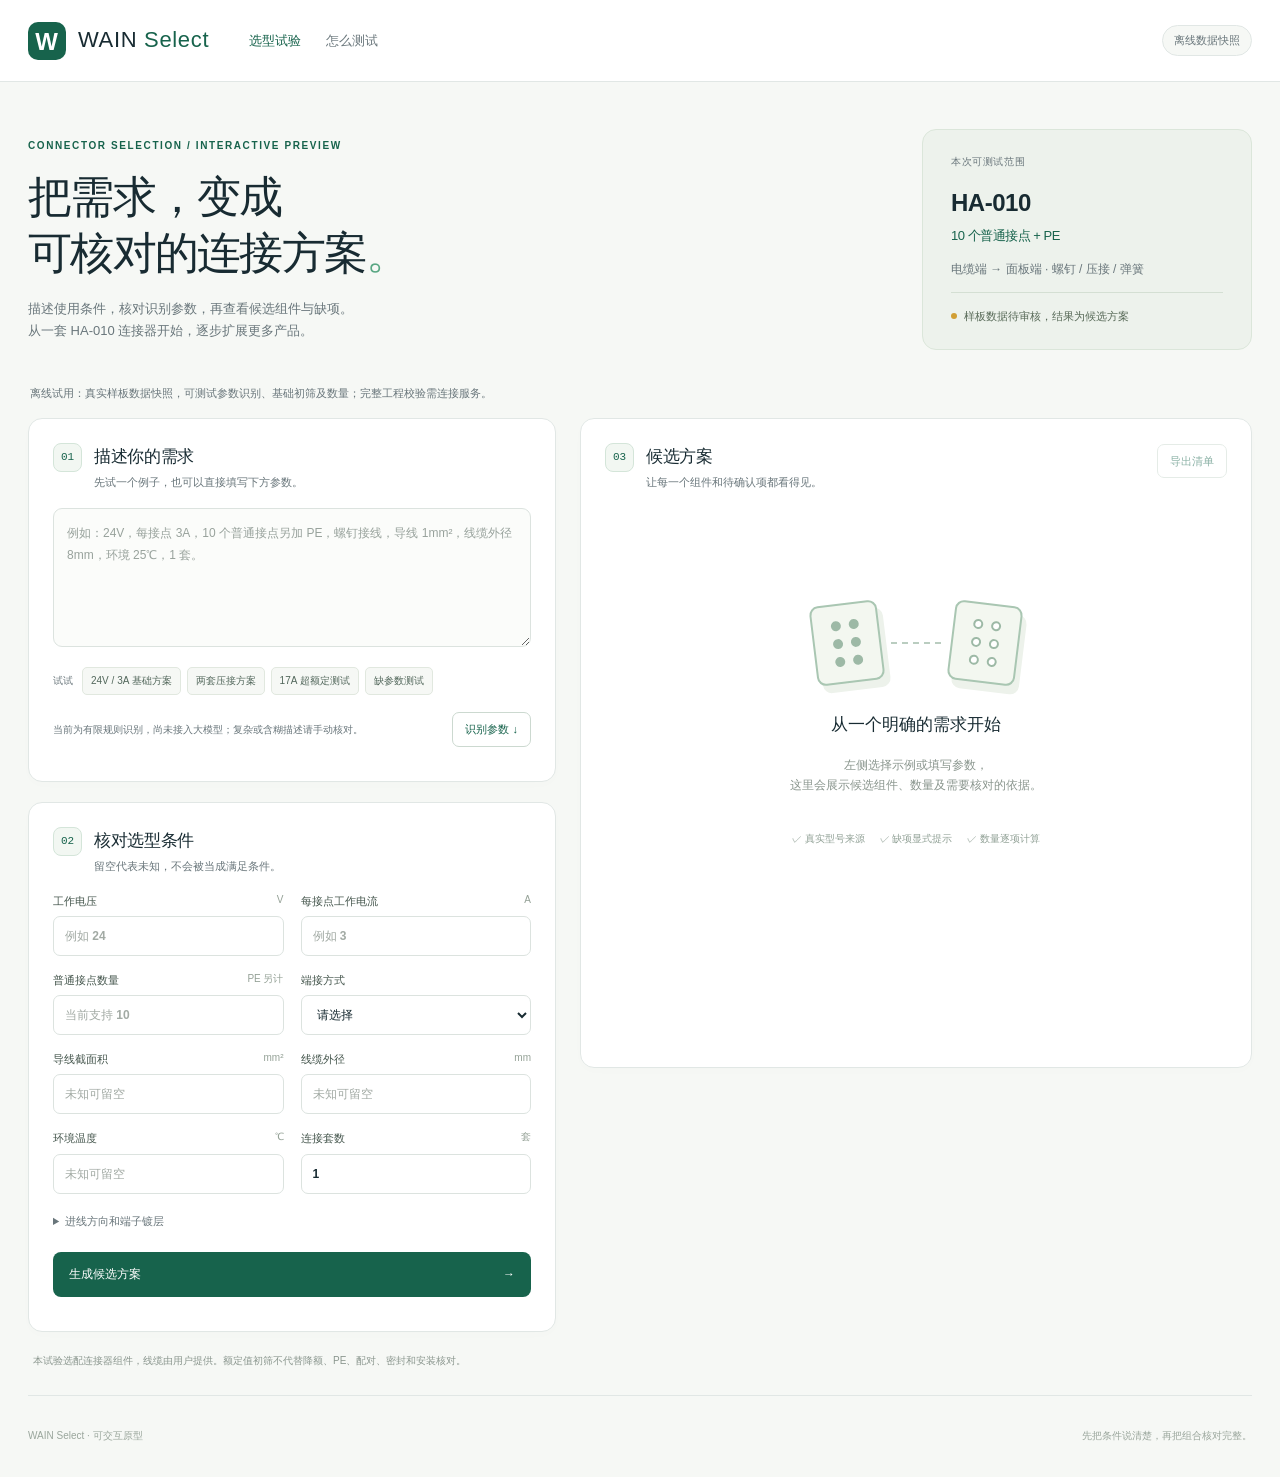
==== demo/index.html @ e2a307a5 "Add testable HA-010 selection webpage and portable HTML demo" ====
<!doctype html>
<html lang="zh-CN">
<head><meta charset="utf-8"><meta name="viewport" content="width=device-width,initial-scale=1"><meta http-equiv="Content-Security-Policy" content="default-src 'none'; script-src 'unsafe-inline'; style-src 'unsafe-inline'; img-src data:; connect-src 'none'; base-uri 'none'">
<title>WAIN Select · 连接器选型试验台</title><meta name="description" content="输入需求、核对参数、查看有依据的连接器候选清单。HA-010 交互试验。"><style>@charset "UTF-8";
:root{--ink:#182b32;--muted:#69767b;--line:#e1e7e5;--paper:#f6f8f5;--green:#17634c;--green-dark:#0e4937;--light:#eaf3ec;--amber:#906311;--red:#b43e35;font:14px/1.65 -apple-system,BlinkMacSystemFont,"Segoe UI","Microsoft YaHei",sans-serif;color:var(--ink);background:var(--paper);font-synthesis:none}*{box-sizing:border-box}body{margin:0}button,input,select,textarea{font:inherit}button,a,input,select,textarea{touch-action:manipulation}button{cursor:pointer}button:disabled{cursor:not-allowed;opacity:.5}a{color:var(--green);text-decoration:none}button:focus-visible,a:focus-visible{outline:3px solid #65ad8f;outline-offset:3px}input:focus,select:focus,textarea:focus{outline:2px solid #94bdaa;border-color:var(--green)}[hidden]{display:none!important}.topbar{height:82px;border-bottom:1px solid var(--line);display:flex;align-items:center;gap:40px;padding:0 max(28px,calc((100vw - 1380px)/2));background:#fff}.brand{display:flex;align-items:center;gap:12px;white-space:nowrap;font-size:22px;letter-spacing:.03em;color:var(--ink)}.brand b{font-weight:400;color:var(--green)}.brand-symbol{display:grid;place-items:center;width:38px;height:38px;background:var(--green);color:#fff;font-weight:800;border-radius:10px;font-size:24px}.topbar nav{display:flex;align-items:center;gap:25px;font-size:13px}.nav-current{color:var(--green);font-weight:700}.text-button{background:none;border:0;color:var(--muted);padding:0}.topbar nav a{color:var(--muted)}.mode-pill{margin-left:auto;font-size:11px;white-space:nowrap;border:1px solid var(--line);border-radius:30px;padding:5px 11px;color:var(--muted);background:var(--paper)}.page{max-width:1380px;margin:auto;padding:0 28px}.hero{display:flex;align-items:center;justify-content:space-between;padding:47px 0 34px;gap:40px}.eyebrow{color:var(--green);letter-spacing:.16em;font-size:10px;font-weight:700;margin:0 0 15px}h1{font-size:clamp(30px,3.4vw,44px);line-height:1.28;letter-spacing:-.04em;margin:0;font-weight:650}h1 span{color:#59a783}.hero-copy{color:var(--muted);margin:17px 0 0;font-size:13px}.scope-card{background:#edf2ec;border:1px solid #dbe6da;border-radius:14px;padding:24px 28px;min-width:330px}.tiny-label{display:block;color:var(--muted);font-size:10px;letter-spacing:.06em;margin-bottom:12px}.scope-card strong{font-size:24px;display:block;letter-spacing:-.02em}.scope-card strong span{display:block;font-size:13px;font-weight:400;color:var(--green);margin-top:3px}.scope-card p{font-size:12px;color:var(--muted);margin:13px 0}.scope-foot{padding-top:14px;border-top:1px solid #d4dfd3;font-size:11px;display:flex;align-items:center;gap:7px;color:#576957}.status-dot{width:6px;height:6px;background:#d19f35;border-radius:50%}.connection-note{font-size:11px;color:var(--muted);padding:0 2px 15px}.connection-note.error{color:var(--red)}.main-grid{display:grid;grid-template-columns:minmax(350px,.88fr) minmax(440px,1.12fr);gap:24px;align-items:start}.input-column{display:flex;flex-direction:column;gap:20px}.card{background:#fff;border:1px solid var(--line);border-radius:14px;box-shadow:0 3px 12px #1a3d2c03}.request-card,.parameters-card{padding:24px}.section-title{display:flex;align-items:flex-start;gap:12px}.step{flex-shrink:0;display:grid;place-items:center;font:11px/1.2 ui-monospace,monospace;color:var(--green);border:1px solid #d4e5d9;background:#f2f7f2;width:29px;height:29px;border-radius:8px}.section-title h2{font-size:17px;letter-spacing:-.02em;margin:0;line-height:1.6}.section-title p{margin:3px 0 17px;color:var(--muted);font-size:11px}textarea{resize:vertical;min-height:125px;width:100%;border:1px solid #dce3df;background:#fbfcfa;border-radius:9px;padding:13px;line-height:1.85;font-size:12px;color:var(--ink)}textarea::placeholder{color:#98a29c}.example-row{display:flex;gap:6px;align-items:center;flex-wrap:wrap;margin-top:13px}.example-row>span{font-size:10px;color:var(--muted);margin-right:3px}.example{background:#f6f8f5;color:#52675b;border:1px solid #e1e8df;border-radius:5px;padding:5px 8px;font-size:10px}.example:hover{background:var(--light);border-color:#a6c2b0}.parse-bottom{display:flex;align-items:center;gap:16px;margin-top:17px}.parse-bottom small{font-size:10px;color:var(--muted);flex:1;line-height:1.6}.secondary{border:1px solid #ccd9d0;color:var(--green);background:#fff;padding:7px 12px;font-size:11px;border-radius:7px;white-space:nowrap}.secondary:hover{background:#f4f8f3}.messages{font-size:11px;margin-top:10px}.messages p{padding:8px 10px;border-radius:6px;background:#fff6e5;margin:6px 0;color:#866112}.fields{display:grid;grid-template-columns:1fr 1fr;gap:15px 17px}.fields label{display:block;font-size:11px;font-weight:600;color:#45564d}.fields label>span{font-weight:400;color:#94a196;font-size:10px;float:right}input,select{width:100%;height:40px;margin-top:6px;border:1px solid #dce3df;border-radius:7px;padding:0 11px;background:#fff;color:var(--ink);font-size:12px;min-width:0}input::placeholder{color:#a2aaa4}.advanced{margin-top:18px;font-size:11px;color:var(--muted)}summary{cursor:pointer}.advanced .fields{margin-top:12px}.advanced p{font-size:10px}.confirmation{display:flex;align-items:flex-start;gap:8px;background:#fff6e5;padding:10px;margin-top:14px;font-size:11px;color:#866112}.confirmation input{height:16px;width:16px;flex-shrink:0;margin-top:2px}.primary{background:var(--green);color:white;border:0;border-radius:8px;font-weight:600}.primary:hover{background:var(--green-dark)}.run-button{width:100%;display:flex;align-items:center;justify-content:space-between;padding:13px 16px;margin-top:22px;font-size:12px}.run-button[aria-busy=true]{opacity:.7}.form-message{font-size:11px;color:var(--red);margin:10px 0 0;white-space:pre-wrap}.scope-note{font-size:10px;color:#8a968e;line-height:1.8;margin:0 5px}.results-column{padding:24px;min-height:650px;position:sticky;top:20px;min-width:0}.result-top{display:flex;justify-content:space-between;gap:10px;align-items:start}.result-top>.secondary{margin-top:1px}.empty-state{text-align:center;padding:95px 10px 65px}.empty-state h3{font-size:17px;font-weight:500;margin-top:28px}.empty-state p{color:#8a968e;font-size:12px}.empty-features{display:flex;justify-content:center;gap:15px;flex-wrap:wrap;margin-top:35px;color:#91a196;font-size:10px}.connector-illustration{display:flex;align-items:center;justify-content:center;gap:10px}.plug-block{width:68px;height:80px;border:2px solid #a9c6b2;border-radius:9px;background:#f3f7f0;display:grid;grid-template-columns:repeat(2,10px);grid-template-rows:repeat(3,10px);gap:8px;justify-content:center;align-content:center;transform:rotate(-7deg);box-shadow:5px 8px 0 #edf2eb}.plug-block i{border-radius:50%;background:#9db9a6;width:10px;height:10px}.plug-block.socket{transform:rotate(7deg)}.socket i{background:#fff;border:2px solid #9db9a6}.connection-line{width:50px;border-top:2px dashed #bacdc0}.result-banner{padding:17px;border-radius:9px;background:#fff8e9;border:1px solid #f0e3c5;margin:5px 0 18px}.result-banner h3{font-size:17px;margin:0 0 5px;color:#936c1e}.result-banner p{font-size:11px;color:#8a784b;margin:0;line-height:1.8}.result-banner.failed{background:#fff0ec;border-color:#efcfc8}.result-banner.failed h3,.result-banner.failed p{color:var(--red)}.result-banner.passed{background:var(--light);border-color:#bad5c1}.result-banner.passed h3,.result-banner.passed p{color:var(--green)}.metrics{display:grid;grid-template-columns:repeat(3,1fr);gap:9px;margin:16px 0}.metric{background:#f6f8f5;border-radius:7px;padding:12px}.metric strong{font-size:21px;font-weight:600;display:block;line-height:1.4}.metric span{font-size:10px;color:var(--muted)}.result-tabs{display:flex;border-bottom:1px solid var(--line);gap:18px;margin-top:20px}.result-tabs button{border:0;background:none;font-size:11px;padding:10px 0;color:var(--muted);border-bottom:2px solid transparent}.result-tabs button[aria-selected=true]{color:var(--green);border-bottom-color:var(--green);font-weight:600}#pendingCount{font-size:9px}.bom-item{padding:17px 0;border-bottom:1px solid #edf0eb;display:grid;grid-template-columns:35px 1fr auto;gap:11px;align-items:start}.component-icon{display:grid;place-items:center;width:33px;height:35px;background:#eff4ed;border:1px solid #e1e9de;border-radius:7px;color:#60826c;font-size:13px;font-weight:700}.bom-item h4{font-size:12px;margin:0 0 3px;font-weight:600;overflow-wrap:anywhere}.bom-item .model{font:12px ui-monospace,monospace;color:#4c6554;overflow-wrap:anywhere}.bom-item .order{font-size:10px;color:#94a095;margin-top:3px}.quantity{font-size:17px;font-weight:500;text-align:right;white-space:nowrap}.quantity small{display:block;font-size:9px;color:#98a196;font-weight:400}.badge{display:inline-block;font-size:9px;padding:2px 6px;border-radius:4px;background:#fff4df;color:#a37b30;margin-top:7px}.check-group{margin:14px 0}.check-group h4{font-size:12px;margin:0 0 9px}.check-item{font-size:11px;border-left:2px solid #e3bf6c;background:#fffbf1;padding:10px 12px;margin-bottom:8px;line-height:1.8;overflow-wrap:anywhere}.check-item.failed{border-color:#cd7369;background:#fff2ee;color:#9b5147}.check-item.passed{border-color:#96bfa0;background:#f2f8f0;color:#5f8064}.source-card{padding:13px;border:1px solid var(--line);border-radius:8px;margin:12px 0;font-size:11px}.source-card strong{display:block;margin-bottom:6px}.source-card p{color:var(--muted);margin:3px 0}.source-link{display:inline-block;color:var(--green);font-size:10px;margin-top:6px;border:0;background:none;padding:0}.result-footnote{font-size:10px;color:#8b998f;margin-top:19px}.stale{font-size:11px;color:var(--amber);background:#fff8e9;padding:10px}.footer{display:flex;justify-content:space-between;gap:20px;color:#9aa69c;font-size:10px;padding:32px 0;margin-top:25px;border-top:1px solid var(--line)}dialog{border:1px solid var(--line);border-radius:16px;padding:32px;max-width:min(520px,92vw);color:var(--ink);box-shadow:0 15px 80px #123c2522}dialog::backdrop{background:#152b2255}dialog h2{font-size:22px}dialog p,dialog li{font-size:12px;line-height:1.9;color:var(--muted)}dialog ol{padding-left:20px}.dialog-close{position:absolute;right:15px;top:10px;border:0;background:none;font-size:24px;color:var(--muted)}.sr-only{position:absolute;width:1px;height:1px;margin:-1px;overflow:hidden;clip:rect(0,0,0,0)}
@media(min-width:1600px){.page{padding:0}.topbar{padding-left:calc((100vw - 1380px)/2);padding-right:calc((100vw - 1380px)/2)}}
@media(max-width:1000px){.main-grid{grid-template-columns:1fr}.results-column{position:static;min-height:450px}.empty-state{padding:50px 5px}.hero{gap:20px}.scope-card{min-width:270px;padding:20px}.topbar{gap:25px}.hero-copy br{display:none}}
@media(max-width:650px){.topbar{height:68px;padding:0 18px;gap:14px}.brand{font-size:18px}.brand-symbol{width:30px;height:30px;font-size:20px}.topbar nav{margin-left:auto;gap:14px}.nav-current,.topbar nav a,.mode-pill{display:none}.page{padding:0 16px}.hero{display:block;padding-top:30px}h1{font-size:32px}.eyebrow{font-size:8px}.hero-copy{font-size:12px}.scope-card{margin-top:24px;padding:17px 20px}.scope-card strong{font-size:21px;display:flex;gap:15px;align-items:center}.scope-card strong span{font-size:11px}.scope-card p{margin:8px 0}.scope-foot{padding-top:9px}.hero{padding-bottom:18px}.request-card,.parameters-card,.results-column{padding:18px}.main-grid{gap:18px}.parse-bottom{gap:10px}.fields{gap:13px}.footer{display:block;font-size:9px}.footer span{display:block;margin:5px 0}.example{font-size:9px}.example-row{gap:5px}.result-tabs{gap:16px}.scope-note{font-size:9px}.result-top .section-title p{font-size:10px}.result-tabs button{font-size:11px}.metrics{gap:6px}.metric{padding:10px}.metric strong{font-size:19px}}
</style></head>
<body>
<header class="topbar"><a class="brand" href="#"><span class="brand-symbol">W</span><span>WAIN <b>Select</b></span></a><nav aria-label="主导航"><span class="nav-current">选型试验</span><button id="helpButton" class="text-button" type="button">怎么测试</button><a id="workbenchLink" href="/workbench">资料工作台 <span aria-hidden="true">↗</span></a></nav><span class="mode-pill" id="modeLabel">正在连接数据</span></header>
<main class="page">
<section class="hero"><div><p class="eyebrow">CONNECTOR SELECTION / INTERACTIVE PREVIEW</p><h1>把需求，变成<br>可核对的连接方案<span>。</span></h1><p class="hero-copy">描述使用条件，核对识别参数，再查看候选组件与缺项。<br>从一套 HA-010 连接器开始，逐步扩展更多产品。</p></div><div class="scope-card"><span class="tiny-label">本次可测试范围</span><strong>HA-010 <span>10 个普通接点 + PE</span></strong><p>电缆端 → 面板端 · 螺钉 / 压接 / 弹簧</p><div class="scope-foot"><span class="status-dot"></span>样板数据待审核，结果为候选方案</div></div></section>
<div class="connection-note" id="connectionNote" role="status" aria-live="polite">正在准备试验数据…</div>
<section class="main-grid">
<div class="input-column">
<section class="card request-card"><div class="section-title"><span class="step">01</span><div><h2>描述你的需求</h2><p>先试一个例子，也可以直接填写下方参数。</p></div></div>
<label class="sr-only" for="requestText">自然语言需求</label><textarea id="requestText" rows="5" placeholder="例如：24V，每接点 3A，10 个普通接点另加 PE，螺钉接线，导线 1mm²，线缆外径 8mm，环境 25℃，1 套。" maxlength="3000"></textarea>
<div class="example-row"><span>试试</span><button class="example" data-example="normal" type="button">24V / 3A 基础方案</button><button class="example" data-example="crimp" type="button">两套压接方案</button><button class="example" data-example="overcurrent" type="button">17A 超额定测试</button><button class="example" data-example="missing" type="button">缺参数测试</button></div>
<div class="parse-bottom"><small>当前为有限规则识别，尚未接入大模型；复杂或含糊描述请手动核对。</small><button id="parseButton" class="secondary" type="button">识别参数 <span aria-hidden="true">↓</span></button></div><div id="parseMessages" class="messages" aria-live="polite"></div></section>
<section class="card parameters-card"><div class="section-title"><span class="step">02</span><div><h2>核对选型条件</h2><p>留空代表未知，不会被当成满足条件。</p></div></div>
<form id="trialForm"><div class="fields">
<label for="voltage">工作电压 <span>V</span><input id="voltage" name="voltage" type="number" min="0" max="100000" step="any" placeholder="例如 24" required></label>
<label for="current">每接点工作电流 <span>A</span><input id="current" name="current" type="number" min="0" max="100000" step="any" placeholder="例如 3" required></label>
<label for="contacts">普通接点数量 <span>PE 另计</span><input id="contacts" name="contacts" type="number" min="1" max="100" step="1" placeholder="当前支持 10" required></label>
<label for="termination">端接方式<select id="termination" name="termination" required><option value="">请选择</option><option value="screw">螺钉接线</option><option value="crimp">压接端子</option><option value="spring">普通弹簧</option></select></label>
<label for="wire_mm2">导线截面积 <span>mm²</span><input id="wire_mm2" name="wire_mm2" type="number" min="0" max="1000" step="any" placeholder="未知可留空"></label>
<label for="cable_diameter_mm">线缆外径 <span>mm</span><input id="cable_diameter_mm" name="cable_diameter_mm" type="number" min="0" max="1000" step="any" placeholder="未知可留空"></label>
<label for="ambient_c">环境温度 <span>℃</span><input id="ambient_c" name="ambient_c" type="number" min="-273.15" max="1000" step="any" placeholder="未知可留空"></label>
<label for="quantity">连接套数 <span>套</span><input id="quantity" name="quantity" type="number" min="1" max="10000" value="1" required></label>
</div><details class="advanced"><summary>进线方向和端子镀层</summary><div class="fields"><label>进线方向<select id="entry_direction" name="entry_direction"><option value="side">侧进线</option><option value="top">顶进线</option></select></label><label>压接端子镀层<select id="plating" name="plating"><option value="silver">镀银</option><option value="gold">镀金</option></select></label></div><p>这些是明确显示的试验默认选项，可按需求修改。</p></details>
<label class="confirmation" id="ambiguityWrap" hidden><input type="checkbox" id="ambiguityConfirmed">我已核对：针数指普通接点，PE 另计；电流指每接点工作电流。</label>
<button class="primary run-button" id="runButton" type="submit"><span>生成候选方案</span><span aria-hidden="true">→</span></button><p id="formMessage" class="form-message" role="status" aria-live="polite"></p></form>
</section><p class="scope-note">本试验选配连接器组件，线缆由用户提供。额定值初筛不代替降额、PE、配对、密封和安装核对。</p>
</div>
<section class="results-column card" id="resultsPanel" aria-label="选型结果"><div class="result-top"><div class="section-title"><span class="step">03</span><div><h2>候选方案</h2><p id="resultSubtitle">让每一个组件和待确认项都看得见。</p></div></div><button id="exportButton" class="secondary" type="button" disabled>导出清单</button></div>
<div id="emptyState" class="empty-state"><div class="connector-illustration" aria-hidden="true"><div class="plug-block"><i></i><i></i><i></i><i></i><i></i><i></i></div><div class="connection-line"></div><div class="plug-block socket"><i></i><i></i><i></i><i></i><i></i><i></i></div></div><h3>从一个明确的需求开始</h3><p>左侧选择示例或填写参数，<br>这里会展示候选组件、数量及需要核对的依据。</p><div class="empty-features"><span>✓ 真实型号来源</span><span>✓ 缺项显式提示</span><span>✓ 数量逐项计算</span></div></div>
<div id="resultContent" hidden><div id="resultBanner" class="result-banner" role="status"></div><p id="staleMessage" class="stale" hidden>参数已更改，请重新生成；当前展示的是上一版结果。</p><div id="resultMetrics" class="metrics"></div><div class="result-tabs" role="tablist" aria-label="结果分类"><button id="bomTab" role="tab" aria-selected="true" type="button">组件清单</button><button id="checksTab" role="tab" aria-selected="false" type="button">检查与缺项 <span id="pendingCount"></span></button><button id="sourcesTab" role="tab" aria-selected="false" type="button">原文依据</button></div><div id="bomView" role="tabpanel"></div><div id="checksView" role="tabpanel" hidden></div><div id="sourcesView" role="tabpanel" hidden></div><p class="result-footnote">状态和原文依据会随资料审核更新。候选清单不等于已经批准的完整连接方案。</p></div>
</section></section>
<footer class="footer"><span>WAIN Select · 可交互原型</span><span>先把条件说清楚，再把组合核对完整。</span></footer>
</main>
<dialog id="helpDialog"><button id="closeHelp" class="dialog-close" aria-label="关闭使用说明" type="button">×</button><p class="eyebrow">QUICK START</p><h2>现在可以测试什么？</h2><ol><li>点击“24V / 3A 基础方案”，识别并核对参数。</li><li>点击“生成候选方案”，查看组件和待确认项。</li><li>把电流改为 17A，观察超额定提示。</li><li>测试“两套压接方案”，检查公母普通端子各 20 个。</li><li>测试“缺参数”，查看需要补充什么。</li></ol><p>目前仅支持 HA-010 样板，不支持的系列或接点数不会自动替换。模型 API 尚未接入，数据仍待审核。</p><p id="helpMode"></p></dialog>
<script id="trialData" type="application/json">{"version": 1, "scope": "HA-010 connector-component interaction trial", "generated_at": "2026-10-31T08:54:15.633909+00:00", "products": [{"id": 1, "model": "HA-010-M", "order_number": "1210100110001", "category": "insert", "gender": "male", "termination": "screw", "contact_count": 10, "pe_contacts": 1, "housing_size": "10A", "review_status": "pending", "global_page": 76, "printed_page": "01-04", "specifications": [{"parameter": "limiting_temperature_max", "value_number": 125.0, "value_text": null, "unit": "degC", "conditions": {}, "review_status": "pending", "global_page": 73}, {"parameter": "limiting_temperature_min", "value_number": -40.0, "value_text": null, "unit": "degC", "conditions": {}, "review_status": "pending", "global_page": 73}, {"parameter": "rated_current", "value_number": 16.0, "value_text": null, "unit": "A", "conditions": {"standard": "EN 61984", "pollution_degree": 3, "requires_derating_check": true}, "review_status": "pending", "global_page": 73}, {"parameter": "rated_voltage", "value_number": 250.0, "value_text": null, "unit": "V", "conditions": {"standard": "EN 61984", "pollution_degree": 3, "requires_derating_check": true}, "review_status": "pending", "global_page": 73}, {"parameter": "standard_pack_quantity", "value_number": 5.0, "value_text": null, "unit": "pcs", "conditions": {}, "review_status": "pending", "global_page": 76}, {"parameter": "wire_cross_section_max", "value_number": 2.5, "value_text": null, "unit": "mm2", "conditions": {}, "review_status": "pending", "global_page": 73}, {"parameter": "wire_cross_section_min", "value_number": 0.75, "value_text": null, "unit": "mm2", "conditions": {}, "review_status": "pending", "global_page": 73}]}, {"id": 2, "model": "HA-010-F", "order_number": "1210100210001", "category": "insert", "gender": "female", "termination": "screw", "contact_count": 10, "pe_contacts": 1, "housing_size": "10A", "review_status": "pending", "global_page": 76, "printed_page": "01-04", "specifications": [{"parameter": "limiting_temperature_max", "value_number": 125.0, "value_text": null, "unit": "degC", "conditions": {}, "review_status": "pending", "global_page": 73}, {"parameter": "limiting_temperature_min", "value_number": -40.0, "value_text": null, "unit": "degC", "conditions": {}, "review_status": "pending", "global_page": 73}, {"parameter": "rated_current", "value_number": 16.0, "value_text": null, "unit": "A", "conditions": {"standard": "EN 61984", "pollution_degree": 3, "requires_derating_check": true}, "review_status": "pending", "global_page": 73}, {"parameter": "rated_voltage", "value_number": 250.0, "value_text": null, "unit": "V", "conditions": {"standard": "EN 61984", "pollution_degree": 3, "requires_derating_check": true}, "review_status": "pending", "global_page": 73}, {"parameter": "standard_pack_quantity", "value_number": 5.0, "value_text": null, "unit": "pcs", "conditions": {}, "review_status": "pending", "global_page": 76}, {"parameter": "wire_cross_section_max", "value_number": 2.5, "value_text": null, "unit": "mm2", "conditions": {}, "review_status": "pending", "global_page": 73}, {"parameter": "wire_cross_section_min", "value_number": 0.75, "value_text": null, "unit": "mm2", "conditions": {}, "review_status": "pending", "global_page": 73}]}, {"id": 3, "model": "HA-010-M/B", "order_number": "1210100110503", "category": "insert", "gender": "male", "termination": "screw", "contact_count": 10, "pe_contacts": 1, "housing_size": "10A", "review_status": "pending", "global_page": 76, "printed_page": "01-04", "specifications": [{"parameter": "limiting_temperature_max", "value_number": 125.0, "value_text": null, "unit": "degC", "conditions": {}, "review_status": "pending", "global_page": 73}, {"parameter": "limiting_temperature_min", "value_number": -40.0, "value_text": null, "unit": "degC", "conditions": {}, "review_status": "pending", "global_page": 73}, {"parameter": "rated_current", "value_number": 16.0, "value_text": null, "unit": "A", "conditions": {"standard": "EN 61984", "pollution_degree": 3, "requires_derating_check": true}, "review_status": "pending", "global_page": 73}, {"parameter": "rated_voltage", "value_number": 250.0, "value_text": null, "unit": "V", "conditions": {"standard": "EN 61984", "pollution_degree": 3, "requires_derating_check": true}, "review_status": "pending", "global_page": 73}, {"parameter": "standard_pack_quantity", "value_number": 5.0, "value_text": null, "unit": "pcs", "conditions": {}, "review_status": "pending", "global_page": 76}, {"parameter": "wire_cross_section_max", "value_number": 2.5, "value_text": null, "unit": "mm2", "conditions": {}, "review_status": "pending", "global_page": 73}, {"parameter": "wire_cross_section_min", "value_number": 0.75, "value_text": null, "unit": "mm2", "conditions": {}, "review_status": "pending", "global_page": 73}]}, {"id": 4, "model": "HA-010-F/B", "order_number": "1210100210503", "category": "insert", "gender": "female", "termination": "screw", "contact_count": 10, "pe_contacts": 1, "housing_size": "10A", "review_status": "pending", "global_page": 76, "printed_page": "01-04", "specifications": [{"parameter": "limiting_temperature_max", "value_number": 125.0, "value_text": null, "unit": "degC", "conditions": {}, "review_status": "pending", "global_page": 73}, {"parameter": "limiting_temperature_min", "value_number": -40.0, "value_text": null, "unit": "degC", "conditions": {}, "review_status": "pending", "global_page": 73}, {"parameter": "rated_current", "value_number": 16.0, "value_text": null, "unit": "A", "conditions": {"standard": "EN 61984", "pollution_degree": 3, "requires_derating_check": true}, "review_status": "pending", "global_page": 73}, {"parameter": "rated_voltage", "value_number": 250.0, "value_text": null, "unit": "V", "conditions": {"standard": "EN 61984", "pollution_degree": 3, "requires_derating_check": true}, "review_status": "pending", "global_page": 73}, {"parameter": "standard_pack_quantity", "value_number": 5.0, "value_text": null, "unit": "pcs", "conditions": {}, "review_status": "pending", "global_page": 76}, {"parameter": "wire_cross_section_max", "value_number": 2.5, "value_text": null, "unit": "mm2", "conditions": {}, "review_status": "pending", "global_page": 73}, {"parameter": "wire_cross_section_min", "value_number": 0.75, "value_text": null, "unit": "mm2", "conditions": {}, "review_status": "pending", "global_page": 73}]}, {"id": 5, "model": "HA-010-MC", "order_number": "1210100100001", "category": "insert", "gender": "male", "termination": "crimp", "contact_count": 10, "pe_contacts": 1, "housing_size": "10A", "review_status": "pending", "global_page": 76, "printed_page": "01-04", "specifications": [{"parameter": "limiting_temperature_max", "value_number": 125.0, "value_text": null, "unit": "degC", "conditions": {}, "review_status": "pending", "global_page": 73}, {"parameter": "limiting_temperature_min", "value_number": -40.0, "value_text": null, "unit": "degC", "conditions": {}, "review_status": "pending", "global_page": 73}, {"parameter": "rated_current", "value_number": 16.0, "value_text": null, "unit": "A", "conditions": {"standard": "EN 61984", "pollution_degree": 3, "requires_derating_check": true}, "review_status": "pending", "global_page": 73}, {"parameter": "rated_voltage", "value_number": 250.0, "value_text": null, "unit": "V", "conditions": {"standard": "EN 61984", "pollution_degree": 3, "requires_derating_check": true}, "review_status": "pending", "global_page": 73}, {"parameter": "standard_pack_quantity", "value_number": 5.0, "value_text": null, "unit": "pcs", "conditions": {}, "review_status": "pending", "global_page": 76}, {"parameter": "wire_cross_section_max", "value_number": 4.0, "value_text": null, "unit": "mm2", "conditions": {}, "review_status": "pending", "global_page": 73}, {"parameter": "wire_cross_section_min", "value_number": 0.14, "value_text": null, "unit": "mm2", "conditions": {}, "review_status": "pending", "global_page": 73}]}, {"id": 6, "model": "HA-010-FC", "order_number": "1210100200001", "category": "insert", "gender": "female", "termination": "crimp", "contact_count": 10, "pe_contacts": 1, "housing_size": "10A", "review_status": "pending", "global_page": 76, "printed_page": "01-04", "specifications": [{"parameter": "limiting_temperature_max", "value_number": 125.0, "value_text": null, "unit": "degC", "conditions": {}, "review_status": "pending", "global_page": 73}, {"parameter": "limiting_temperature_min", "value_number": -40.0, "value_text": null, "unit": "degC", "conditions": {}, "review_status": "pending", "global_page": 73}, {"parameter": "rated_current", "value_number": 16.0, "value_text": null, "unit": "A", "conditions": {"standard": "EN 61984", "pollution_degree": 3, "requires_derating_check": true}, "review_status": "pending", "global_page": 73}, {"parameter": "rated_voltage", "value_number": 250.0, "value_text": null, "unit": "V", "conditions": {"standard": "EN 61984", "pollution_degree": 3, "requires_derating_check": true}, "review_status": "pending", "global_page": 73}, {"parameter": "standard_pack_quantity", "value_number": 5.0, "value_text": null, "unit": "pcs", "conditions": {}, "review_status": "pending", "global_page": 76}, {"parameter": "wire_cross_section_max", "value_number": 4.0, "value_text": null, "unit": "mm2", "conditions": {}, "review_status": "pending", "global_page": 73}, {"parameter": "wire_cross_section_min", "value_number": 0.14, "value_text": null, "unit": "mm2", "conditions": {}, "review_status": "pending", "global_page": 73}]}, {"id": 7, "model": "HA-010-MS", "order_number": "1210100120001", "category": "insert", "gender": "male", "termination": "spring", "contact_count": 10, "pe_contacts": 1, "housing_size": "10A", "review_status": "pending", "global_page": 76, "printed_page": "01-04", "specifications": [{"parameter": "limiting_temperature_max", "value_number": 125.0, "value_text": null, "unit": "degC", "conditions": {}, "review_status": "pending", "global_page": 73}, {"parameter": "limiting_temperature_min", "value_number": -40.0, "value_text": null, "unit": "degC", "conditions": {}, "review_status": "pending", "global_page": 73}, {"parameter": "rated_current", "value_number": 16.0, "value_text": null, "unit": "A", "conditions": {"standard": "EN 61984", "pollution_degree": 3, "requires_derating_check": true}, "review_status": "pending", "global_page": 73}, {"parameter": "rated_voltage", "value_number": 250.0, "value_text": null, "unit": "V", "conditions": {"standard": "EN 61984", "pollution_degree": 3, "requires_derating_check": true}, "review_status": "pending", "global_page": 73}, {"parameter": "standard_pack_quantity", "value_number": 5.0, "value_text": null, "unit": "pcs", "conditions": {}, "review_status": "pending", "global_page": 76}, {"parameter": "wire_cross_section_max", "value_number": 2.5, "value_text": null, "unit": "mm2", "conditions": {}, "review_status": "pending", "global_page": 73}, {"parameter": "wire_cross_section_min", "value_number": 0.14, "value_text": null, "unit": "mm2", "conditions": {}, "review_status": "pending", "global_page": 73}]}, {"id": 8, "model": "HA-010-FS", "order_number": "1210100220001", "category": "insert", "gender": "female", "termination": "spring", "contact_count": 10, "pe_contacts": 1, "housing_size": "10A", "review_status": "pending", "global_page": 76, "printed_page": "01-04", "specifications": [{"parameter": "limiting_temperature_max", "value_number": 125.0, "value_text": null, "unit": "degC", "conditions": {}, "review_status": "pending", "global_page": 73}, {"parameter": "limiting_temperature_min", "value_number": -40.0, "value_text": null, "unit": "degC", "conditions": {}, "review_status": "pending", "global_page": 73}, {"parameter": "rated_current", "value_number": 16.0, "value_text": null, "unit": "A", "conditions": {"standard": "EN 61984", "pollution_degree": 3, "requires_derating_check": true}, "review_status": "pending", "global_page": 73}, {"parameter": "rated_voltage", "value_number": 250.0, "value_text": null, "unit": "V", "conditions": {"standard": "EN 61984", "pollution_degree": 3, "requires_derating_check": true}, "review_status": "pending", "global_page": 73}, {"parameter": "standard_pack_quantity", "value_number": 5.0, "value_text": null, "unit": "pcs", "conditions": {}, "review_status": "pending", "global_page": 76}, {"parameter": "wire_cross_section_max", "value_number": 2.5, "value_text": null, "unit": "mm2", "conditions": {}, "review_status": "pending", "global_page": 73}, {"parameter": "wire_cross_section_min", "value_number": 0.14, "value_text": null, "unit": "mm2", "conditions": {}, "review_status": "pending", "global_page": 73}]}, {"id": 15, "model": "CESM-0.37", "order_number": "1010191100301", "category": "contact", "gender": "male", "termination": "crimp", "contact_count": null, "pe_contacts": null, "housing_size": null, "review_status": "pending", "global_page": 76, "printed_page": "01-04", "specifications": [{"parameter": "plating", "value_number": null, "value_text": "silver", "unit": null, "conditions": {}, "review_status": "pending", "global_page": 76}, {"parameter": "rated_current", "value_number": 16.0, "value_text": null, "unit": "A", "conditions": {"requires_derating_check": true}, "review_status": "pending", "global_page": 76}, {"parameter": "standard_pack_quantity", "value_number": 100.0, "value_text": null, "unit": "pcs", "conditions": {}, "review_status": "pending", "global_page": 76}, {"parameter": "wire_cross_section_max", "value_number": 0.37, "value_text": null, "unit": "mm2", "conditions": {}, "review_status": "pending", "global_page": 76}, {"parameter": "wire_cross_section_min", "value_number": 0.14, "value_text": null, "unit": "mm2", "conditions": {}, "review_status": "pending", "global_page": 76}]}, {"id": 16, "model": "CESF-0.37", "order_number": "1010191200301", "category": "contact", "gender": "female", "termination": "crimp", "contact_count": null, "pe_contacts": null, "housing_size": null, "review_status": "pending", "global_page": 76, "printed_page": "01-04", "specifications": [{"parameter": "plating", "value_number": null, "value_text": "silver", "unit": null, "conditions": {}, "review_status": "pending", "global_page": 76}, {"parameter": "rated_current", "value_number": 16.0, "value_text": null, "unit": "A", "conditions": {"requires_derating_check": true}, "review_status": "pending", "global_page": 76}, {"parameter": "standard_pack_quantity", "value_number": 100.0, "value_text": null, "unit": "pcs", "conditions": {}, "review_status": "pending", "global_page": 76}, {"parameter": "wire_cross_section_max", "value_number": 0.37, "value_text": null, "unit": "mm2", "conditions": {}, "review_status": "pending", "global_page": 76}, {"parameter": "wire_cross_section_min", "value_number": 0.14, "value_text": null, "unit": "mm2", "conditions": {}, "review_status": "pending", "global_page": 76}]}, {"id": 17, "model": "CESM-0.50", "order_number": "1010191100401", "category": "contact", "gender": "male", "termination": "crimp", "contact_count": null, "pe_contacts": null, "housing_size": null, "review_status": "pending", "global_page": 76, "printed_page": "01-04", "specifications": [{"parameter": "plating", "value_number": null, "value_text": "silver", "unit": null, "conditions": {}, "review_status": "pending", "global_page": 76}, {"parameter": "rated_current", "value_number": 16.0, "value_text": null, "unit": "A", "conditions": {"requires_derating_check": true}, "review_status": "pending", "global_page": 76}, {"parameter": "standard_pack_quantity", "value_number": 100.0, "value_text": null, "unit": "pcs", "conditions": {}, "review_status": "pending", "global_page": 76}, {"parameter": "wire_cross_section_max", "value_number": 0.5, "value_text": null, "unit": "mm2", "conditions": {}, "review_status": "pending", "global_page": 76}, {"parameter": "wire_cross_section_min", "value_number": 0.5, "value_text": null, "unit": "mm2", "conditions": {}, "review_status": "pending", "global_page": 76}]}, {"id": 18, "model": "CESF-0.50", "order_number": "1010191200401", "category": "contact", "gender": "female", "termination": "crimp", "contact_count": null, "pe_contacts": null, "housing_size": null, "review_status": "pending", "global_page": 76, "printed_page": "01-04", "specifications": [{"parameter": "plating", "value_number": null, "value_text": "silver", "unit": null, "conditions": {}, "review_status": "pending", "global_page": 76}, {"parameter": "rated_current", "value_number": 16.0, "value_text": null, "unit": "A", "conditions": {"requires_derating_check": true}, "review_status": "pending", "global_page": 76}, {"parameter": "standard_pack_quantity", "value_number": 100.0, "value_text": null, "unit": "pcs", "conditions": {}, "review_status": "pending", "global_page": 76}, {"parameter": "wire_cross_section_max", "value_number": 0.5, "value_text": null, "unit": "mm2", "conditions": {}, "review_status": "pending", "global_page": 76}, {"parameter": "wire_cross_section_min", "value_number": 0.5, "value_text": null, "unit": "mm2", "conditions": {}, "review_status": "pending", "global_page": 76}]}, {"id": 19, "model": "CESM-0.75", "order_number": "1010191100601", "category": "contact", "gender": "male", "termination": "crimp", "contact_count": null, "pe_contacts": null, "housing_size": null, "review_status": "pending", "global_page": 76, "printed_page": "01-04", "specifications": [{"parameter": "plating", "value_number": null, "value_text": "silver", "unit": null, "conditions": {}, "review_status": "pending", "global_page": 76}, {"parameter": "rated_current", "value_number": 16.0, "value_text": null, "unit": "A", "conditions": {"requires_derating_check": true}, "review_status": "pending", "global_page": 76}, {"parameter": "standard_pack_quantity", "value_number": 100.0, "value_text": null, "unit": "pcs", "conditions": {}, "review_status": "pending", "global_page": 76}, {"parameter": "wire_cross_section_max", "value_number": 0.75, "value_text": null, "unit": "mm2", "conditions": {}, "review_status": "pending", "global_page": 76}, {"parameter": "wire_cross_section_min", "value_number": 0.75, "value_text": null, "unit": "mm2", "conditions": {}, "review_status": "pending", "global_page": 76}]}, {"id": 20, "model": "CESF-0.75", "order_number": "1010191200601", "category": "contact", "gender": "female", "termination": "crimp", "contact_count": null, "pe_contacts": null, "housing_size": null, "review_status": "pending", "global_page": 76, "printed_page": "01-04", "specifications": [{"parameter": "plating", "value_number": null, "value_text": "silver", "unit": null, "conditions": {}, "review_status": "pending", "global_page": 76}, {"parameter": "rated_current", "value_number": 16.0, "value_text": null, "unit": "A", "conditions": {"requires_derating_check": true}, "review_status": "pending", "global_page": 76}, {"parameter": "standard_pack_quantity", "value_number": 100.0, "value_text": null, "unit": "pcs", "conditions": {}, "review_status": "pending", "global_page": 76}, {"parameter": "wire_cross_section_max", "value_number": 0.75, "value_text": null, "unit": "mm2", "conditions": {}, "review_status": "pending", "global_page": 76}, {"parameter": "wire_cross_section_min", "value_number": 0.75, "value_text": null, "unit": "mm2", "conditions": {}, "review_status": "pending", "global_page": 76}]}, {"id": 21, "model": "CESM-1.0", "order_number": "1010191100801", "category": "contact", "gender": "male", "termination": "crimp", "contact_count": null, "pe_contacts": null, "housing_size": null, "review_status": "pending", "global_page": 76, "printed_page": "01-04", "specifications": [{"parameter": "plating", "value_number": null, "value_text": "silver", "unit": null, "conditions": {}, "review_status": "pending", "global_page": 76}, {"parameter": "rated_current", "value_number": 16.0, "value_text": null, "unit": "A", "conditions": {"requires_derating_check": true}, "review_status": "pending", "global_page": 76}, {"parameter": "standard_pack_quantity", "value_number": 100.0, "value_text": null, "unit": "pcs", "conditions": {}, "review_status": "pending", "global_page": 76}, {"parameter": "wire_cross_section_max", "value_number": 1.0, "value_text": null, "unit": "mm2", "conditions": {}, "review_status": "pending", "global_page": 76}, {"parameter": "wire_cross_section_min", "value_number": 1.0, "value_text": null, "unit": "mm2", "conditions": {}, "review_status": "pending", "global_page": 76}]}, {"id": 22, "model": "CESF-1.0", "order_number": "1010191200801", "category": "contact", "gender": "female", "termination": "crimp", "contact_count": null, "pe_contacts": null, "housing_size": null, "review_status": "pending", "global_page": 76, "printed_page": "01-04", "specifications": [{"parameter": "plating", "value_number": null, "value_text": "silver", "unit": null, "conditions": {}, "review_status": "pending", "global_page": 76}, {"parameter": "rated_current", "value_number": 16.0, "value_text": null, "unit": "A", "conditions": {"requires_derating_check": true}, "review_status": "pending", "global_page": 76}, {"parameter": "standard_pack_quantity", "value_number": 100.0, "value_text": null, "unit": "pcs", "conditions": {}, "review_status": "pending", "global_page": 76}, {"parameter": "wire_cross_section_max", "value_number": 1.0, "value_text": null, "unit": "mm2", "conditions": {}, "review_status": "pending", "global_page": 76}, {"parameter": "wire_cross_section_min", "value_number": 1.0, "value_text": null, "unit": "mm2", "conditions": {}, "review_status": "pending", "global_page": 76}]}, {"id": 23, "model": "CESM-1.5", "order_number": "1010191100901", "category": "contact", "gender": "male", "termination": "crimp", "contact_count": null, "pe_contacts": null, "housing_size": null, "review_status": "pending", "global_page": 76, "printed_page": "01-04", "specifications": [{"parameter": "plating", "value_number": null, "value_text": "silver", "unit": null, "conditions": {}, "review_status": "pending", "global_page": 76}, {"parameter": "rated_current", "value_number": 16.0, "value_text": null, "unit": "A", "conditions": {"requires_derating_check": true}, "review_status": "pending", "global_page": 76}, {"parameter": "standard_pack_quantity", "value_number": 100.0, "value_text": null, "unit": "pcs", "conditions": {}, "review_status": "pending", "global_page": 76}, {"parameter": "wire_cross_section_max", "value_number": 1.5, "value_text": null, "unit": "mm2", "conditions": {}, "review_status": "pending", "global_page": 76}, {"parameter": "wire_cross_section_min", "value_number": 1.5, "value_text": null, "unit": "mm2", "conditions": {}, "review_status": "pending", "global_page": 76}]}, {"id": 24, "model": "CESF-1.5", "order_number": "1010191200901", "category": "contact", "gender": "female", "termination": "crimp", "contact_count": null, "pe_contacts": null, "housing_size": null, "review_status": "pending", "global_page": 76, "printed_page": "01-04", "specifications": [{"parameter": "plating", "value_number": null, "value_text": "silver", "unit": null, "conditions": {}, "review_status": "pending", "global_page": 76}, {"parameter": "rated_current", "value_number": 16.0, "value_text": null, "unit": "A", "conditions": {"requires_derating_check": true}, "review_status": "pending", "global_page": 76}, {"parameter": "standard_pack_quantity", "value_number": 100.0, "value_text": null, "unit": "pcs", "conditions": {}, "review_status": "pending", "global_page": 76}, {"parameter": "wire_cross_section_max", "value_number": 1.5, "value_text": null, "unit": "mm2", "conditions": {}, "review_status": "pending", "global_page": 76}, {"parameter": "wire_cross_section_min", "value_number": 1.5, "value_text": null, "unit": "mm2", "conditions": {}, "review_status": "pending", "global_page": 76}]}, {"id": 25, "model": "CESM-2.5", "order_number": "1010191101001", "category": "contact", "gender": "male", "termination": "crimp", "contact_count": null, "pe_contacts": null, "housing_size": null, "review_status": "pending", "global_page": 76, "printed_page": "01-04", "specifications": [{"parameter": "plating", "value_number": null, "value_text": "silver", "unit": null, "conditions": {}, "review_status": "pending", "global_page": 76}, {"parameter": "rated_current", "value_number": 16.0, "value_text": null, "unit": "A", "conditions": {"requires_derating_check": true}, "review_status": "pending", "global_page": 76}, {"parameter": "standard_pack_quantity", "value_number": 100.0, "value_text": null, "unit": "pcs", "conditions": {}, "review_status": "pending", "global_page": 76}, {"parameter": "wire_cross_section_max", "value_number": 2.5, "value_text": null, "unit": "mm2", "conditions": {}, "review_status": "pending", "global_page": 76}, {"parameter": "wire_cross_section_min", "value_number": 2.5, "value_text": null, "unit": "mm2", "conditions": {}, "review_status": "pending", "global_page": 76}]}, {"id": 26, "model": "CESF-2.5", "order_number": "1010191201001", "category": "contact", "gender": "female", "termination": "crimp", "contact_count": null, "pe_contacts": null, "housing_size": null, "review_status": "pending", "global_page": 76, "printed_page": "01-04", "specifications": [{"parameter": "plating", "value_number": null, "value_text": "silver", "unit": null, "conditions": {}, "review_status": "pending", "global_page": 76}, {"parameter": "rated_current", "value_number": 16.0, "value_text": null, "unit": "A", "conditions": {"requires_derating_check": true}, "review_status": "pending", "global_page": 76}, {"parameter": "standard_pack_quantity", "value_number": 100.0, "value_text": null, "unit": "pcs", "conditions": {}, "review_status": "pending", "global_page": 76}, {"parameter": "wire_cross_section_max", "value_number": 2.5, "value_text": null, "unit": "mm2", "conditions": {}, "review_status": "pending", "global_page": 76}, {"parameter": "wire_cross_section_min", "value_number": 2.5, "value_text": null, "unit": "mm2", "conditions": {}, "review_status": "pending", "global_page": 76}]}, {"id": 27, "model": "CESM-3.0", "order_number": "1010191101101", "category": "contact", "gender": "male", "termination": "crimp", "contact_count": null, "pe_contacts": null, "housing_size": null, "review_status": "pending", "global_page": 76, "printed_page": "01-04", "specifications": [{"parameter": "plating", "value_number": null, "value_text": "silver", "unit": null, "conditions": {}, "review_status": "pending", "global_page": 76}, {"parameter": "rated_current", "value_number": 16.0, "value_text": null, "unit": "A", "conditions": {"requires_derating_check": true}, "review_status": "pending", "global_page": 76}, {"parameter": "standard_pack_quantity", "value_number": 100.0, "value_text": null, "unit": "pcs", "conditions": {}, "review_status": "pending", "global_page": 76}, {"parameter": "wire_cross_section_max", "value_number": 3.0, "value_text": null, "unit": "mm2", "conditions": {}, "review_status": "pending", "global_page": 76}, {"parameter": "wire_cross_section_min", "value_number": 3.0, "value_text": null, "unit": "mm2", "conditions": {}, "review_status": "pending", "global_page": 76}]}, {"id": 28, "model": "CESF-3.0", "order_number": "1010191201101", "category": "contact", "gender": "female", "termination": "crimp", "contact_count": null, "pe_contacts": null, "housing_size": null, "review_status": "pending", "global_page": 76, "printed_page": "01-04", "specifications": [{"parameter": "plating", "value_number": null, "value_text": "silver", "unit": null, "conditions": {}, "review_status": "pending", "global_page": 76}, {"parameter": "rated_current", "value_number": 16.0, "value_text": null, "unit": "A", "conditions": {"requires_derating_check": true}, "review_status": "pending", "global_page": 76}, {"parameter": "standard_pack_quantity", "value_number": 100.0, "value_text": null, "unit": "pcs", "conditions": {}, "review_status": "pending", "global_page": 76}, {"parameter": "wire_cross_section_max", "value_number": 3.0, "value_text": null, "unit": "mm2", "conditions": {}, "review_status": "pending", "global_page": 76}, {"parameter": "wire_cross_section_min", "value_number": 3.0, "value_text": null, "unit": "mm2", "conditions": {}, "review_status": "pending", "global_page": 76}]}, {"id": 29, "model": "CESM-4.0", "order_number": "1010191101201", "category": "contact", "gender": "male", "termination": "crimp", "contact_count": null, "pe_contacts": null, "housing_size": null, "review_status": "pending", "global_page": 76, "printed_page": "01-04", "specifications": [{"parameter": "plating", "value_number": null, "value_text": "silver", "unit": null, "conditions": {}, "review_status": "pending", "global_page": 76}, {"parameter": "rated_current", "value_number": 16.0, "value_text": null, "unit": "A", "conditions": {"requires_derating_check": true}, "review_status": "pending", "global_page": 76}, {"parameter": "standard_pack_quantity", "value_number": 100.0, "value_text": null, "unit": "pcs", "conditions": {}, "review_status": "pending", "global_page": 76}, {"parameter": "wire_cross_section_max", "value_number": 4.0, "value_text": null, "unit": "mm2", "conditions": {}, "review_status": "pending", "global_page": 76}, {"parameter": "wire_cross_section_min", "value_number": 4.0, "value_text": null, "unit": "mm2", "conditions": {}, "review_status": "pending", "global_page": 76}]}, {"id": 30, "model": "CESF-4.0", "order_number": "1010191201201", "category": "contact", "gender": "female", "termination": "crimp", "contact_count": null, "pe_contacts": null, "housing_size": null, "review_status": "pending", "global_page": 76, "printed_page": "01-04", "specifications": [{"parameter": "plating", "value_number": null, "value_text": "silver", "unit": null, "conditions": {}, "review_status": "pending", "global_page": 76}, {"parameter": "rated_current", "value_number": 16.0, "value_text": null, "unit": "A", "conditions": {"requires_derating_check": true}, "review_status": "pending", "global_page": 76}, {"parameter": "standard_pack_quantity", "value_number": 100.0, "value_text": null, "unit": "pcs", "conditions": {}, "review_status": "pending", "global_page": 76}, {"parameter": "wire_cross_section_max", "value_number": 4.0, "value_text": null, "unit": "mm2", "conditions": {}, "review_status": "pending", "global_page": 76}, {"parameter": "wire_cross_section_min", "value_number": 4.0, "value_text": null, "unit": "mm2", "conditions": {}, "review_status": "pending", "global_page": 76}]}, {"id": 31, "model": "CEGM-0.37", "order_number": "1010192100301", "category": "contact", "gender": "male", "termination": "crimp", "contact_count": null, "pe_contacts": null, "housing_size": null, "review_status": "pending", "global_page": 76, "printed_page": "01-04", "specifications": [{"parameter": "plating", "value_number": null, "value_text": "gold", "unit": null, "conditions": {}, "review_status": "pending", "global_page": 76}, {"parameter": "rated_current", "value_number": 16.0, "value_text": null, "unit": "A", "conditions": {"requires_derating_check": true}, "review_status": "pending", "global_page": 76}, {"parameter": "standard_pack_quantity", "value_number": 100.0, "value_text": null, "unit": "pcs", "conditions": {}, "review_status": "pending", "global_page": 76}, {"parameter": "wire_cross_section_max", "value_number": 0.37, "value_text": null, "unit": "mm2", "conditions": {}, "review_status": "pending", "global_page": 76}, {"parameter": "wire_cross_section_min", "value_number": 0.14, "value_text": null, "unit": "mm2", "conditions": {}, "review_status": "pending", "global_page": 76}]}, {"id": 32, "model": "CEGF-0.37", "order_number": "1010192200301", "category": "contact", "gender": "female", "termination": "crimp", "contact_count": null, "pe_contacts": null, "housing_size": null, "review_status": "pending", "global_page": 76, "printed_page": "01-04", "specifications": [{"parameter": "plating", "value_number": null, "value_text": "gold", "unit": null, "conditions": {}, "review_status": "pending", "global_page": 76}, {"parameter": "rated_current", "value_number": 16.0, "value_text": null, "unit": "A", "conditions": {"requires_derating_check": true}, "review_status": "pending", "global_page": 76}, {"parameter": "standard_pack_quantity", "value_number": 100.0, "value_text": null, "unit": "pcs", "conditions": {}, "review_status": "pending", "global_page": 76}, {"parameter": "wire_cross_section_max", "value_number": 0.37, "value_text": null, "unit": "mm2", "conditions": {}, "review_status": "pending", "global_page": 76}, {"parameter": "wire_cross_section_min", "value_number": 0.14, "value_text": null, "unit": "mm2", "conditions": {}, "review_status": "pending", "global_page": 76}]}, {"id": 33, "model": "CEGM-0.50", "order_number": "1010192100401", "category": "contact", "gender": "male", "termination": "crimp", "contact_count": null, "pe_contacts": null, "housing_size": null, "review_status": "pending", "global_page": 76, "printed_page": "01-04", "specifications": [{"parameter": "plating", "value_number": null, "value_text": "gold", "unit": null, "conditions": {}, "review_status": "pending", "global_page": 76}, {"parameter": "rated_current", "value_number": 16.0, "value_text": null, "unit": "A", "conditions": {"requires_derating_check": true}, "review_status": "pending", "global_page": 76}, {"parameter": "standard_pack_quantity", "value_number": 100.0, "value_text": null, "unit": "pcs", "conditions": {}, "review_status": "pending", "global_page": 76}, {"parameter": "wire_cross_section_max", "value_number": 0.5, "value_text": null, "unit": "mm2", "conditions": {}, "review_status": "pending", "global_page": 76}, {"parameter": "wire_cross_section_min", "value_number": 0.5, "value_text": null, "unit": "mm2", "conditions": {}, "review_status": "pending", "global_page": 76}]}, {"id": 34, "model": "CEGF-0.50", "order_number": "1010192200401", "category": "contact", "gender": "female", "termination": "crimp", "contact_count": null, "pe_contacts": null, "housing_size": null, "review_status": "pending", "global_page": 76, "printed_page": "01-04", "specifications": [{"parameter": "plating", "value_number": null, "value_text": "gold", "unit": null, "conditions": {}, "review_status": "pending", "global_page": 76}, {"parameter": "rated_current", "value_number": 16.0, "value_text": null, "unit": "A", "conditions": {"requires_derating_check": true}, "review_status": "pending", "global_page": 76}, {"parameter": "standard_pack_quantity", "value_number": 100.0, "value_text": null, "unit": "pcs", "conditions": {}, "review_status": "pending", "global_page": 76}, {"parameter": "wire_cross_section_max", "value_number": 0.5, "value_text": null, "unit": "mm2", "conditions": {}, "review_status": "pending", "global_page": 76}, {"parameter": "wire_cross_section_min", "value_number": 0.5, "value_text": null, "unit": "mm2", "conditions": {}, "review_status": "pending", "global_page": 76}]}, {"id": 35, "model": "CEGM-0.75", "order_number": "1010192100601", "category": "contact", "gender": "male", "termination": "crimp", "contact_count": null, "pe_contacts": null, "housing_size": null, "review_status": "pending", "global_page": 76, "printed_page": "01-04", "specifications": [{"parameter": "plating", "value_number": null, "value_text": "gold", "unit": null, "conditions": {}, "review_status": "pending", "global_page": 76}, {"parameter": "rated_current", "value_number": 16.0, "value_text": null, "unit": "A", "conditions": {"requires_derating_check": true}, "review_status": "pending", "global_page": 76}, {"parameter": "standard_pack_quantity", "value_number": 100.0, "value_text": null, "unit": "pcs", "conditions": {}, "review_status": "pending", "global_page": 76}, {"parameter": "wire_cross_section_max", "value_number": 0.75, "value_text": null, "unit": "mm2", "conditions": {}, "review_status": "pending", "global_page": 76}, {"parameter": "wire_cross_section_min", "value_number": 0.75, "value_text": null, "unit": "mm2", "conditions": {}, "review_status": "pending", "global_page": 76}]}, {"id": 36, "model": "CEGF-0.75", "order_number": "1010192200601", "category": "contact", "gender": "female", "termination": "crimp", "contact_count": null, "pe_contacts": null, "housing_size": null, "review_status": "pending", "global_page": 76, "printed_page": "01-04", "specifications": [{"parameter": "plating", "value_number": null, "value_text": "gold", "unit": null, "conditions": {}, "review_status": "pending", "global_page": 76}, {"parameter": "rated_current", "value_number": 16.0, "value_text": null, "unit": "A", "conditions": {"requires_derating_check": true}, "review_status": "pending", "global_page": 76}, {"parameter": "standard_pack_quantity", "value_number": 100.0, "value_text": null, "unit": "pcs", "conditions": {}, "review_status": "pending", "global_page": 76}, {"parameter": "wire_cross_section_max", "value_number": 0.75, "value_text": null, "unit": "mm2", "conditions": {}, "review_status": "pending", "global_page": 76}, {"parameter": "wire_cross_section_min", "value_number": 0.75, "value_text": null, "unit": "mm2", "conditions": {}, "review_status": "pending", "global_page": 76}]}, {"id": 37, "model": "CEGM-1.0", "order_number": "1010192100801", "category": "contact", "gender": "male", "termination": "crimp", "contact_count": null, "pe_contacts": null, "housing_size": null, "review_status": "pending", "global_page": 76, "printed_page": "01-04", "specifications": [{"parameter": "plating", "value_number": null, "value_text": "gold", "unit": null, "conditions": {}, "review_status": "pending", "global_page": 76}, {"parameter": "rated_current", "value_number": 16.0, "value_text": null, "unit": "A", "conditions": {"requires_derating_check": true}, "review_status": "pending", "global_page": 76}, {"parameter": "standard_pack_quantity", "value_number": 100.0, "value_text": null, "unit": "pcs", "conditions": {}, "review_status": "pending", "global_page": 76}, {"parameter": "wire_cross_section_max", "value_number": 1.0, "value_text": null, "unit": "mm2", "conditions": {}, "review_status": "pending", "global_page": 76}, {"parameter": "wire_cross_section_min", "value_number": 1.0, "value_text": null, "unit": "mm2", "conditions": {}, "review_status": "pending", "global_page": 76}]}, {"id": 38, "model": "CEGF-1.0", "order_number": "1010192200801", "category": "contact", "gender": "female", "termination": "crimp", "contact_count": null, "pe_contacts": null, "housing_size": null, "review_status": "pending", "global_page": 76, "printed_page": "01-04", "specifications": [{"parameter": "plating", "value_number": null, "value_text": "gold", "unit": null, "conditions": {}, "review_status": "pending", "global_page": 76}, {"parameter": "rated_current", "value_number": 16.0, "value_text": null, "unit": "A", "conditions": {"requires_derating_check": true}, "review_status": "pending", "global_page": 76}, {"parameter": "standard_pack_quantity", "value_number": 100.0, "value_text": null, "unit": "pcs", "conditions": {}, "review_status": "pending", "global_page": 76}, {"parameter": "wire_cross_section_max", "value_number": 1.0, "value_text": null, "unit": "mm2", "conditions": {}, "review_status": "pending", "global_page": 76}, {"parameter": "wire_cross_section_min", "value_number": 1.0, "value_text": null, "unit": "mm2", "conditions": {}, "review_status": "pending", "global_page": 76}]}, {"id": 39, "model": "CEGM-1.5", "order_number": "1010192100901", "category": "contact", "gender": "male", "termination": "crimp", "contact_count": null, "pe_contacts": null, "housing_size": null, "review_status": "pending", "global_page": 76, "printed_page": "01-04", "specifications": [{"parameter": "plating", "value_number": null, "value_text": "gold", "unit": null, "conditions": {}, "review_status": "pending", "global_page": 76}, {"parameter": "rated_current", "value_number": 16.0, "value_text": null, "unit": "A", "conditions": {"requires_derating_check": true}, "review_status": "pending", "global_page": 76}, {"parameter": "standard_pack_quantity", "value_number": 100.0, "value_text": null, "unit": "pcs", "conditions": {}, "review_status": "pending", "global_page": 76}, {"parameter": "wire_cross_section_max", "value_number": 1.5, "value_text": null, "unit": "mm2", "conditions": {}, "review_status": "pending", "global_page": 76}, {"parameter": "wire_cross_section_min", "value_number": 1.5, "value_text": null, "unit": "mm2", "conditions": {}, "review_status": "pending", "global_page": 76}]}, {"id": 40, "model": "CEGF-1.5", "order_number": "1010192200901", "category": "contact", "gender": "female", "termination": "crimp", "contact_count": null, "pe_contacts": null, "housing_size": null, "review_status": "pending", "global_page": 76, "printed_page": "01-04", "specifications": [{"parameter": "plating", "value_number": null, "value_text": "gold", "unit": null, "conditions": {}, "review_status": "pending", "global_page": 76}, {"parameter": "rated_current", "value_number": 16.0, "value_text": null, "unit": "A", "conditions": {"requires_derating_check": true}, "review_status": "pending", "global_page": 76}, {"parameter": "standard_pack_quantity", "value_number": 100.0, "value_text": null, "unit": "pcs", "conditions": {}, "review_status": "pending", "global_page": 76}, {"parameter": "wire_cross_section_max", "value_number": 1.5, "value_text": null, "unit": "mm2", "conditions": {}, "review_status": "pending", "global_page": 76}, {"parameter": "wire_cross_section_min", "value_number": 1.5, "value_text": null, "unit": "mm2", "conditions": {}, "review_status": "pending", "global_page": 76}]}, {"id": 41, "model": "CEGM-2.5", "order_number": "1010192101001", "category": "contact", "gender": "male", "termination": "crimp", "contact_count": null, "pe_contacts": null, "housing_size": null, "review_status": "pending", "global_page": 76, "printed_page": "01-04", "specifications": [{"parameter": "plating", "value_number": null, "value_text": "gold", "unit": null, "conditions": {}, "review_status": "pending", "global_page": 76}, {"parameter": "rated_current", "value_number": 16.0, "value_text": null, "unit": "A", "conditions": {"requires_derating_check": true}, "review_status": "pending", "global_page": 76}, {"parameter": "standard_pack_quantity", "value_number": 100.0, "value_text": null, "unit": "pcs", "conditions": {}, "review_status": "pending", "global_page": 76}, {"parameter": "wire_cross_section_max", "value_number": 2.5, "value_text": null, "unit": "mm2", "conditions": {}, "review_status": "pending", "global_page": 76}, {"parameter": "wire_cross_section_min", "value_number": 2.5, "value_text": null, "unit": "mm2", "conditions": {}, "review_status": "pending", "global_page": 76}]}, {"id": 42, "model": "CEGF-2.5", "order_number": "1010192201001", "category": "contact", "gender": "female", "termination": "crimp", "contact_count": null, "pe_contacts": null, "housing_size": null, "review_status": "pending", "global_page": 76, "printed_page": "01-04", "specifications": [{"parameter": "plating", "value_number": null, "value_text": "gold", "unit": null, "conditions": {}, "review_status": "pending", "global_page": 76}, {"parameter": "rated_current", "value_number": 16.0, "value_text": null, "unit": "A", "conditions": {"requires_derating_check": true}, "review_status": "pending", "global_page": 76}, {"parameter": "standard_pack_quantity", "value_number": 100.0, "value_text": null, "unit": "pcs", "conditions": {}, "review_status": "pending", "global_page": 76}, {"parameter": "wire_cross_section_max", "value_number": 2.5, "value_text": null, "unit": "mm2", "conditions": {}, "review_status": "pending", "global_page": 76}, {"parameter": "wire_cross_section_min", "value_number": 2.5, "value_text": null, "unit": "mm2", "conditions": {}, "review_status": "pending", "global_page": 76}]}, {"id": 43, "model": "CEGM-3.0", "order_number": "1010192101101", "category": "contact", "gender": "male", "termination": "crimp", "contact_count": null, "pe_contacts": null, "housing_size": null, "review_status": "pending", "global_page": 76, "printed_page": "01-04", "specifications": [{"parameter": "plating", "value_number": null, "value_text": "gold", "unit": null, "conditions": {}, "review_status": "pending", "global_page": 76}, {"parameter": "rated_current", "value_number": 16.0, "value_text": null, "unit": "A", "conditions": {"requires_derating_check": true}, "review_status": "pending", "global_page": 76}, {"parameter": "standard_pack_quantity", "value_number": 100.0, "value_text": null, "unit": "pcs", "conditions": {}, "review_status": "pending", "global_page": 76}, {"parameter": "wire_cross_section_max", "value_number": 3.0, "value_text": null, "unit": "mm2", "conditions": {}, "review_status": "pending", "global_page": 76}, {"parameter": "wire_cross_section_min", "value_number": 3.0, "value_text": null, "unit": "mm2", "conditions": {}, "review_status": "pending", "global_page": 76}]}, {"id": 44, "model": "CEGF-3.0", "order_number": "1010192201101", "category": "contact", "gender": "female", "termination": "crimp", "contact_count": null, "pe_contacts": null, "housing_size": null, "review_status": "pending", "global_page": 76, "printed_page": "01-04", "specifications": [{"parameter": "plating", "value_number": null, "value_text": "gold", "unit": null, "conditions": {}, "review_status": "pending", "global_page": 76}, {"parameter": "rated_current", "value_number": 16.0, "value_text": null, "unit": "A", "conditions": {"requires_derating_check": true}, "review_status": "pending", "global_page": 76}, {"parameter": "standard_pack_quantity", "value_number": 100.0, "value_text": null, "unit": "pcs", "conditions": {}, "review_status": "pending", "global_page": 76}, {"parameter": "wire_cross_section_max", "value_number": 3.0, "value_text": null, "unit": "mm2", "conditions": {}, "review_status": "pending", "global_page": 76}, {"parameter": "wire_cross_section_min", "value_number": 3.0, "value_text": null, "unit": "mm2", "conditions": {}, "review_status": "pending", "global_page": 76}]}, {"id": 45, "model": "CEGM-4.0", "order_number": "1010192101201", "category": "contact", "gender": "male", "termination": "crimp", "contact_count": null, "pe_contacts": null, "housing_size": null, "review_status": "pending", "global_page": 76, "printed_page": "01-04", "specifications": [{"parameter": "plating", "value_number": null, "value_text": "gold", "unit": null, "conditions": {}, "review_status": "pending", "global_page": 76}, {"parameter": "rated_current", "value_number": 16.0, "value_text": null, "unit": "A", "conditions": {"requires_derating_check": true}, "review_status": "pending", "global_page": 76}, {"parameter": "standard_pack_quantity", "value_number": 100.0, "value_text": null, "unit": "pcs", "conditions": {}, "review_status": "pending", "global_page": 76}, {"parameter": "wire_cross_section_max", "value_number": 4.0, "value_text": null, "unit": "mm2", "conditions": {}, "review_status": "pending", "global_page": 76}, {"parameter": "wire_cross_section_min", "value_number": 4.0, "value_text": null, "unit": "mm2", "conditions": {}, "review_status": "pending", "global_page": 76}]}, {"id": 46, "model": "CEGF-4.0", "order_number": "1010192201201", "category": "contact", "gender": "female", "termination": "crimp", "contact_count": null, "pe_contacts": null, "housing_size": null, "review_status": "pending", "global_page": 76, "printed_page": "01-04", "specifications": [{"parameter": "plating", "value_number": null, "value_text": "gold", "unit": null, "conditions": {}, "review_status": "pending", "global_page": 76}, {"parameter": "rated_current", "value_number": 16.0, "value_text": null, "unit": "A", "conditions": {"requires_derating_check": true}, "review_status": "pending", "global_page": 76}, {"parameter": "standard_pack_quantity", "value_number": 100.0, "value_text": null, "unit": "pcs", "conditions": {}, "review_status": "pending", "global_page": 76}, {"parameter": "wire_cross_section_max", "value_number": 4.0, "value_text": null, "unit": "mm2", "conditions": {}, "review_status": "pending", "global_page": 76}, {"parameter": "wire_cross_section_min", "value_number": 4.0, "value_text": null, "unit": "mm2", "conditions": {}, "review_status": "pending", "global_page": 76}]}, {"id": 97, "model": "H10A-SE-2B-M20", "order_number": "1100105101002", "category": "hood", "gender": "none", "termination": null, "contact_count": null, "pe_contacts": null, "housing_size": "10A", "review_status": "pending", "global_page": 469, "printed_page": "15-17", "specifications": [{"parameter": "entry_thread_designation", "value_number": null, "value_text": "M20", "unit": null, "conditions": {}, "review_status": "pending", "global_page": 469}, {"parameter": "standard_pack_quantity", "value_number": 1.0, "value_text": null, "unit": "pcs", "conditions": {}, "review_status": "pending", "global_page": 469}]}, {"id": 98, "model": "H10A-TE-2B-M20", "order_number": "1100104101002", "category": "hood", "gender": "none", "termination": null, "contact_count": null, "pe_contacts": null, "housing_size": "10A", "review_status": "pending", "global_page": 469, "printed_page": "15-17", "specifications": [{"parameter": "entry_thread_designation", "value_number": null, "value_text": "M20", "unit": null, "conditions": {}, "review_status": "pending", "global_page": 469}, {"parameter": "standard_pack_quantity", "value_number": 1.0, "value_text": null, "unit": "pcs", "conditions": {}, "review_status": "pending", "global_page": 469}]}, {"id": 99, "model": "H10A-BK-1L/SC", "order_number": "1100103211001", "category": "housing", "gender": "none", "termination": null, "contact_count": null, "pe_contacts": null, "housing_size": "10A", "review_status": "pending", "global_page": 470, "printed_page": "15-18", "specifications": [{"parameter": "standard_pack_quantity", "value_number": 1.0, "value_text": null, "unit": "pcs", "conditions": {}, "review_status": "pending", "global_page": 470}]}, {"id": 100, "model": "WNA-M20(D4-8)", "order_number": "1021070181503", "category": "cable_entry", "gender": "none", "termination": null, "contact_count": null, "pe_contacts": null, "housing_size": null, "review_status": "pending", "global_page": 1401, "printed_page": "32-07", "specifications": [{"parameter": "cable_diameter_max", "value_number": 8.0, "value_text": null, "unit": "mm", "conditions": {}, "review_status": "pending", "global_page": 1401}, {"parameter": "cable_diameter_min", "value_number": 4.0, "value_text": null, "unit": "mm", "conditions": {}, "review_status": "pending", "global_page": 1401}, {"parameter": "entry_thread_designation", "value_number": null, "value_text": "M20x1.5", "unit": null, "conditions": {}, "review_status": "pending", "global_page": 1401}, {"parameter": "standard_pack_quantity", "value_number": 1.0, "value_text": null, "unit": "pcs", "conditions": {}, "review_status": "pending", "global_page": 1401}]}, {"id": 101, "model": "WNA-M20(D6-12)", "order_number": "1021070151001", "category": "cable_entry", "gender": "none", "termination": null, "contact_count": null, "pe_contacts": null, "housing_size": null, "review_status": "pending", "global_page": 1401, "printed_page": "32-07", "specifications": [{"parameter": "cable_diameter_max", "value_number": 12.0, "value_text": null, "unit": "mm", "conditions": {}, "review_status": "pending", "global_page": 1401}, {"parameter": "cable_diameter_min", "value_number": 6.0, "value_text": null, "unit": "mm", "conditions": {}, "review_status": "pending", "global_page": 1401}, {"parameter": "entry_thread_designation", "value_number": null, "value_text": "M20x1.5", "unit": null, "conditions": {}, "review_status": "pending", "global_page": 1401}, {"parameter": "standard_pack_quantity", "value_number": 1.0, "value_text": null, "unit": "pcs", "conditions": {}, "review_status": "pending", "global_page": 1401}]}, {"id": 102, "model": "WNA-M20(D8-14)", "order_number": "1021070151002", "category": "cable_entry", "gender": "none", "termination": null, "contact_count": null, "pe_contacts": null, "housing_size": null, "review_status": "pending", "global_page": 1401, "printed_page": "32-07", "specifications": [{"parameter": "cable_diameter_max", "value_number": 14.0, "value_text": null, "unit": "mm", "conditions": {}, "review_status": "pending", "global_page": 1401}, {"parameter": "cable_diameter_min", "value_number": 8.0, "value_text": null, "unit": "mm", "conditions": {}, "review_status": "pending", "global_page": 1401}, {"parameter": "entry_thread_designation", "value_number": null, "value_text": "M20x1.5", "unit": null, "conditions": {}, "review_status": "pending", "global_page": 1401}, {"parameter": "standard_pack_quantity", "value_number": 1.0, "value_text": null, "unit": "pcs", "conditions": {}, "review_status": "pending", "global_page": 1401}]}], "llm_connected": false, "offline_validation_level": "basic_only", "offline_can_finalize": false}</script><script>/* Limited parameter recognition and a conservative offline snapshot demonstrator. No model calls. */
(function(root,factory){const value=factory();if(typeof module==='object'&&module.exports)module.exports=value;else root.WainTrial=value;})(typeof globalThis!=='undefined'?globalThis:this,function(){
  'use strict';
  const EXAMPLES={
    normal:'我需要24V、每接点3A、10个普通接点另加PE，螺钉接线，导线1mm²，线缆外径8mm，环境25℃，1套。',
    crimp:'24V，每接点3A，10个普通接点另加PE，压接，导线1mm²，线缆外径8mm，环境25℃，2套，镀银端子。',
    overcurrent:'24V，每接点17A，10个普通接点另加PE，螺钉接线，导线1mm²，线缆外径8mm，25℃，1套。',
    missing:'24V，每接点3A，10个普通接点另加PE，压接，1套。'
  };
  const LABELS={male_insert:'公芯体',female_insert:'母芯体',hood:'电缆端外壳',panel_housing:'面板底座',cable_entry:'电缆接头',male_contacts:'公压接端子',female_contacts:'母压接端子'};
  function parse(text){
    const t=String(text).normalize('NFKC');const fields={};const messages=[];const unsupported=[];let ambiguous=false;
    const collect=(key,re,convert=Number)=>{const matches=[...t.matchAll(re)].map(m=>convert(m[1],m[2]));const values=[...new Set(matches)];if(values.length===1)fields[key]=values[0];if(values.length>1){fields[key]=null;messages.push('识别到多个'+({voltage:'电压',current:'电流',contacts:'接点数量',wire_mm2:'导线截面积',cable_diameter_mm:'线缆外径',ambient_c:'温度',quantity:'套数'}[key]||key)+'，请手动确认单一工况。');}};
    collect('voltage',/(?<![A-Za-z0-9.])(-?\d+(?:\.\d+)?)\s*(kV|V|伏特|伏)(?![A-Za-z])/gi,(n,u)=>Number(n)*(u.toLowerCase()==='kv'?1000:1));
    collect('current',/(?<![A-Za-z0-9.])(-?\d+(?:\.\d+)?)\s*(mA|A|安培|安)(?![A-Za-z])/gi,(n,u)=>Number(n)/(u.toLowerCase()==='ma'?1000:1));
    collect('contacts',/(\d+)\s*(?:个\s*)?(?:普通(?:接点|触点)|(?:signal|ordinary)\s+contacts?)/gi);
    if(fields.contacts===undefined){collect('contacts',/(\d+)\s*(?:个\s*)?(?:针|芯|接点|pins?|contacts?)(?![A-Za-z])/gi);if(fields.contacts!==undefined){ambiguous=true;messages.push('请确认针/芯数是普通接点数，保护接地 PE 另计。');}}
    collect('wire_mm2',/(?<![\d.])(-?\d+(?:\.\d+)?)\s*(?:mm\s*(?:2|\^2)|平方(?:毫米)?)/gi);
    collect('cable_diameter_mm',/(?:线缆(?:外径|直径)|电缆(?:外径|直径)|外径|cable\s*(?:diameter|OD)|\bOD)\s*(?:为|是|[:=])?\s*(-?\d+(?:\.\d+)?)\s*mm(?![\dA-Za-z])/gi);
    collect('ambient_c',/(?<![\d.])(-?\d+(?:\.\d+)?)\s*(?:°\s*C|摄氏度)/gi);
    collect('quantity',/(\d+)\s*(?:套|sets?|组)(?![A-Za-z])/gi);
    if(fields.current!==undefined&&!/(?:每(?:个)?(?:接点|触点|针)|每针|per\s*(?:contact|pin))/i.test(t)){ambiguous=true;messages.push('请确认电流为每接点电流，不是整组或整机电流。');}
    const terms=[['screw',/(?:螺钉|螺丝|screw)/i],['crimp',/(?:压接|crimp)/i],['spring',/(?:弹簧|spring)/i]].filter(([,re])=>re.test(t));
    if(terms.length===1)fields.termination=terms[0][0];else if(terms.length>1)messages.push('出现多种端接方式，请在参数中选择一种。');
    if(/(?:不要|不用|不使用|\bno\b|\bnot\b)\s*(?:螺钉|螺丝|压接|弹簧|screw|crimp|spring)/i.test(t)){fields.termination=null;messages.push('端接方式含否定表达，请手动选择需要的方式。');}
    if(/\b(?:M(?:8|12|15|17|23|27|40)(?:-[A-Z])?|HE|HD|HDD|HM|HVE|HQ)\b|HA-(?!010)\d{3}|Quick[- ]?in|快接/i.test(t))unsupported.push('本版仅支持 HA-010 的螺钉、压接和普通弹簧组件；描述涉及其他系列或端接形式。');
    const ips=[...t.matchAll(/IP\s*(\d{2}[A-Z]?)/gi)].map(m=>m[1]);if(ips.some(ip=>ip!=='65'))unsupported.push('描述要求的防护等级超出本版 IP65 组合试验范围。');
    if(/防爆|ATEX|IECEx|屏蔽|\bEMC\b|医用|食品级/i.test(t))unsupported.push('描述包含本版尚未验证的特殊要求，不能忽略后直接选型。');
    if(/\b(?:AC|DC)\b|交流|直流/i.test(t))messages.push('AC/DC 条件已在描述中保留；当前接口只作标称值初筛，电气标准仍需工程核对。');
    for(const m of t.matchAll(/\d+(?:\.\d+)?\s*(?:-|~|至|到|–)\s*\d+(?:\.\d+)?\s*(kV|V|mA|A|mm2|mm|°C)/gi)){
      const unit=m[1].toLowerCase();const keys=unit.includes('v')?['voltage']:unit.includes('a')?['current']:unit==='mm2'?['wire_mm2']:unit==='mm'?['cable_diameter_mm']:['ambient_c'];
      for(const key of keys)fields[key]=null;messages.push('范围值“'+m[0]+'”需要拆成明确的测试工况，请手动填写。');
    }
    if(/\bmV\b|\b(?:kA|MV)\b/.test(t))unsupported.push('描述包含当前规则未支持的单位，请换算后手动填写。');
    if(/顶进线|top\s*entry/i.test(t))fields.entry_direction='top';else if(/侧进线|side\s*entry/i.test(t))fields.entry_direction='side';
    if(/镀金|gold/i.test(t))fields.plating='gold';else if(/镀银|silver/i.test(t))fields.plating='silver';
    if(fields.quantity===undefined)messages.push('套数未明确，表单暂显示 1 套，请核对。');
    return {fields,messages,unsupported,ambiguous};
  }
  function validate(p){
    const errors=[];for(const [k,label] of [['voltage','工作电压'],['current','每接点电流'],['contacts','普通接点数量'],['quantity','连接套数']]){
      if(typeof p[k]!=='number'||!Number.isFinite(p[k])||p[k]<=0)errors.push('请填写有效的'+label+'。');
    }
    for(const k of ['contacts','quantity'])if(Number.isFinite(p[k])&&!Number.isInteger(p[k]))errors.push('接点数量和套数必须是整数。');
    for(const k of ['wire_mm2','cable_diameter_mm'])if(p[k]!==null&&(typeof p[k]!=='number'||!Number.isFinite(p[k])||p[k]<=0||p[k]>1000))errors.push('线径或外径必须是有效的正数。');
    if(p.ambient_c!==null&&(!Number.isFinite(p.ambient_c)||p.ambient_c< -273.15||p.ambient_c>1000))errors.push('请填写有效环境温度。');
    if(!['screw','crimp','spring'].includes(p.termination))errors.push('请选择端接方式。');
    if(p.quantity>10000||p.voltage>100000||p.current>100000||p.contacts>100)errors.push('输入超出试验接口范围。');
    return errors;
  }
  function offline(p,data){
    const errors=validate(p);if(errors.length)throw Error(errors.join('\n'));
    if(p.contacts!==10)throw Error('当前仅支持 10 个普通接点另加 PE；请使用支持范围内的工况。');
    if(!data||data.version!==1||!Array.isArray(data.products))throw Error('离线数据未准备好，请使用完整演示文件。');
    const products=data.products;const specs=(x,k)=>x?.specifications.filter(s=>s.parameter===k)||[];
    const number=(x,k)=>{const a=specs(x,k);return a.length===1&&a[0].value_number!==null?Number(a[0].value_number):null;};
    const text=(x,k)=>specs(x,k)[0]?.value_text;
    const byModel=m=>products.find(x=>x.model===m);
    const candidates=(category,value,lo,hi,gender)=>value===null?[]:products.filter(x=>x.category===category&&(!gender||x.gender===gender)&&number(x,lo)!==null&&number(x,hi)!==null&&number(x,lo)<=value&&number(x,hi)>=value).sort((a,b)=>(number(a,hi)-number(a,lo))-(number(b,hi)-number(b,lo))||a.id-b.id);
    const [m,f]={screw:['M','F'],crimp:['MC','FC'],spring:['MS','FS']}[p.termination];
    const chosen={male_insert:byModel('HA-010-'+m),female_insert:byModel('HA-010-'+f),hood:byModel('H10A-'+(p.entry_direction==='top'?'TE':'SE')+'-2B-M20'),panel_housing:byModel('H10A-BK-1L/SC'),cable_entry:candidates('cable_entry',p.cable_diameter_mm,'cable_diameter_min','cable_diameter_max').find(x=>text(x,'entry_thread_designation')==='M20x1.5')};
    if(p.termination==='crimp')for(const [role,gender] of [['male_contacts','male'],['female_contacts','female']])chosen[role]=candidates('contact',p.wire_mm2,'wire_cross_section_min','wire_cross_section_max',gender).find(x=>text(x,'plating')===p.plating);
    const checks=[];const add=(code,pass,message,pages=[])=>checks.push({code,status:pass===false?'failed':pass===true?'passed':'needs_confirmation',message,source_pages:pages});
    for(const [k,label] of [['wire_mm2','导线截面积'],['cable_diameter_mm','线缆外径'],['ambient_c','环境温度']])add('input_'+k,p[k]===null?null:true,label+(p[k]===null?'尚未填写。':'已提供。'));
    const bom=[];
    for(const [role,x] of Object.entries(chosen)){
      const qty=p.quantity*(role.endsWith('_contacts')?p.contacts:1);
      const row={role,label:LABELS[role],product_id:x?.id||null,model:x?.model||null,order_number:x?.order_number||null,quantity:qty,review_status:x?.review_status||null,source_pages:x?[x.global_page]:[]};bom.push(row);
      if(!x){const value=role==='cable_entry'?p.cable_diameter_mm:role.endsWith('_contacts')?p.wire_mm2:null;add('missing_'+role,value===null?null:false,LABELS[role]+'未选定，需要明确条件及适用产品。');continue;}
      add('review_'+role,null,LABELS[role]+'为真实转录候选，仍需独立审核与适配核对。',[x.global_page]);
      for(const [key,value,unit] of [['rated_voltage',p.voltage,'V'],['rated_current',p.current,'A']])if(x.category==='insert'||x.category==='contact'&&key==='rated_current'){
        const limit=number(x,key);add(role+'_'+key,limit!==null&&value>limit?false:null,LABELS[role]+(limit===null?'额定参数待核对。':'要求 '+value+unit+'，目录标称 '+limit+unit+'；仍需核对适用条件。'),[x.global_page]);
      }
      if(['insert','contact','cable_entry'].includes(x.category)){
        const gland=x.category==='cable_entry',value=gland?p.cable_diameter_mm:p.wire_mm2,lo=number(x,gland?'cable_diameter_min':'wire_cross_section_min'),hi=number(x,gland?'cable_diameter_max':'wire_cross_section_max');
        add('range_'+role,value!==null&&lo!==null&&hi!==null&&(value<lo||value>hi)?false:null,LABELS[role]+'适用'+(gland?'外径':'线径')+'：'+(lo===null||hi===null?'待核对':lo+'–'+hi+(gland?'mm':'mm²'))+'。',[x.global_page]);
      }
      if(x.category==='insert'){
        const lo=number(x,'limiting_temperature_min'),hi=number(x,'limiting_temperature_max');
        add('temperature_'+role,p.ambient_c!==null&&lo!==null&&hi!==null&&(p.ambient_c<lo||p.ambient_c>hi)?false:null,'材料极限温度与实际带载降额需要分别核对。',specs(x,'limiting_temperature_min').map(s=>s.global_page));
      }
      const pack=number(x,'standard_pack_quantity');if(pack>0){row.suggested_purchase_quantity=Math.ceil(qty/pack)*pack;row.pack_quantity_reviewed=false;}
    }
    for(const [code,label] of [['derating','实际工况下降额'],['mechanical_sealing','螺纹、密封、锁扣与完整附件'],['pe_termination','PE 接地结构及数量'],['pinout_mounting','针位、防呆和安装空间']])add('assessment_'+code,null,label+'仍需有来源的工程核对。');
    if(p.termination==='crimp')add('assembly_tools',null,'需按端子、线径和厂家工艺选择压接及退针工具；工具不计入成品 BOM。');
    add('offline_scope',null,'离线版只演示基础初筛和数量；没有执行服务端的全部依赖与工程记录检查。');
    return {status:checks.some(x=>x.status==='failed')?'failed':'needs_confirmation',can_finalize:false,bom,checks,scope:{request:p,products:Object.fromEntries(Object.entries(chosen).map(([k,x])=>[k,x?.id||null]))},notice:'离线样板数据初筛，不是完整工程校验；最终状态始终不作为批准。',validation_level:'offline_basic_only',assumptions:{entry_direction:p.entry_direction,contact_plating:p.plating}};
  }
  return {EXAMPLES,LABELS,parse,validate,offline};
});
</script><script>'use strict';
const Core=window.WainTrial;
const $=id=>document.getElementById(id);
const statusNames={pending:'待审核',reviewed:'身份已确认',conflict:'有冲突',needs_confirmation:'待确认',passed:'通过',failed:'不符合'};
const state={data:null,offline:false,result:null,revision:0,textDirty:false,unsupported:[],ambiguity:false,busy:false};
function element(tag,text,cls){const node=document.createElement(tag);if(text!==undefined)node.textContent=String(text);if(cls)node.className=cls;return node;}
function message(text){$('formMessage').textContent=text;}
async function request(path,options={}){const controller=new AbortController();const timer=setTimeout(()=>controller.abort(),15000);try{const response=await fetch(path,{...options,signal:controller.signal});const data=await response.json();if(!response.ok)throw Error(typeof data.detail==='string'?data.detail:'参数或服务异常，请核对后重试。');return data;}catch(error){if(error.name==='AbortError')throw Error('请求超时，请稍后重试。');throw error;}finally{clearTimeout(timer);}}
function markDirty(){state.revision++;$('exportButton').disabled=true;if(state.result)$('staleMessage').hidden=false;}
function params(){const numeric=id=>$(id).value.trim()===''?null:Number($(id).value);return {voltage:numeric('voltage'),current:numeric('current'),contacts:numeric('contacts'),termination:$('termination').value,wire_mm2:numeric('wire_mm2'),cable_diameter_mm:numeric('cable_diameter_mm'),ambient_c:numeric('ambient_c'),quantity:numeric('quantity'),entry_direction:$('entry_direction').value,plating:$('plating').value};}
function parseInput(){const parsed=Core.parse($('requestText').value);const fields=parsed.fields;for(const key of ['voltage','current','contacts','termination','wire_mm2','cable_diameter_mm','ambient_c'])$(key).value=fields[key]??'';$('quantity').value=fields.quantity??1;$('entry_direction').value=fields.entry_direction||'side';$('plating').value=fields.plating||'silver';state.unsupported=parsed.unsupported;state.ambiguity=parsed.ambiguous;state.textDirty=false;$('ambiguityWrap').hidden=!parsed.ambiguous;$('ambiguityConfirmed').checked=false;$('parseMessages').replaceChildren();for(const text of [...parsed.unsupported,...parsed.messages])$('parseMessages').append(element('p',text));markDirty();message(parsed.unsupported.length?'描述包含当前不支持的要求，请核对范围后重新描述。':'已识别明确参数，请核对后生成候选方案。');}
function showResult(result){state.result=result;$('emptyState').hidden=true;$('resultContent').hidden=false;$('staleMessage').hidden=true;$('exportButton').disabled=false;
  const failed=result.status==='failed',passed=result.status==='passed'&&result.can_finalize===true;
  const title=failed?'当前条件不符合样板要求':passed?'限定范围校验通过':'已找到候选组件，仍需确认';
  const pending=result.checks.filter(x=>x.status==='needs_confirmation').length;
  const banner=$('resultBanner');banner.className='result-banner'+(failed?' failed':passed?' passed':'');banner.replaceChildren(element('h3',title),element('p',failed?'以下清单仅用于排查不符合原因，不能作为已选定方案。':passed?'通过仅适用于当前组件和工况，以报告中的范围为准。':'缺少审核或工程依据的项目已列出，候选数量齐全不代表搭配已批准。'));
  $('resultSubtitle').textContent=state.offline?'离线基础初筛 · 真实数据快照':'数据库校验 · 实时读取当前记录';
  $('resultMetrics').replaceChildren();for(const [value,label] of [[result.bom.length,'类组件 / 含待选项'],[params().quantity,'连接套数'],[pending,'项待确认']]){const metric=element('div',undefined,'metric');metric.append(element('strong',value),element('span',label));$('resultMetrics').append(metric);}
  $('pendingCount').textContent=pending?'('+pending+')':'';$('bomView').replaceChildren();
  for(const item of result.bom){const card=element('div',undefined,'bom-item');const icon=element('div',item.role.includes('insert')?'▦':item.role.includes('contact')?'⋮':item.role==='cable_entry'?'◎':'▣','component-icon');const body=element('div');body.append(element('h4',item.label||Core.LABELS[item.role]||'必需附件'),element('div',item.model||'待选定','model'));if(item.order_number)body.append(element('div','订货号 '+item.order_number,'order'));body.append(element('span',item.model?(statusNames[item.review_status]||'待审核'):'缺少条件或产品','badge'));if(item.suggested_purchase_quantity)body.append(element('div','包装取整建议 '+item.suggested_purchase_quantity+' 件（包装数据需核对）','order'));const qty=element('div',item.quantity??'—','quantity');qty.append(element('small','实际需要 / 件'));card.append(icon,body,qty);$('bomView').append(card);}
  $('checksView').replaceChildren();for(const [key,titleText] of [['failed','不符合条件'],['needs_confirmation','需要补充或核对'],['passed','已执行的基础检查']]){const checks=result.checks.filter(x=>x.status===key);if(!checks.length)continue;const group=element('div',undefined,'check-group');group.append(element('h4',titleText+' · '+checks.length));for(const check of checks)group.append(element('div',friendly(check.message),'check-item '+key));$('checksView').append(group);}
  $('sourcesView').replaceChildren();const pages=[...new Set([...result.bom.flatMap(x=>x.source_pages||[]),...result.checks.flatMap(x=>x.source_pages||[])])].sort((a,b)=>a-b);
  for(const page of pages){const source=element('div',undefined,'source-card');source.append(element('strong','2025 WAIN 英文目录 · 文件第 '+page+' 页'),element('p','页码为整本 PDF 的文件页序，与章节印刷编号不同。'));if(state.offline)source.append(element('p','离线文件包含参数快照，不包含原始 PDF 图片；原图请在资料库核对。'));else{const link=element('a','查看原始页面 ↗','source-link');link.href='/pages/'+page+'/image';link.target='_blank';link.rel='noopener';source.append(link);}$('sourcesView').append(source);}
  const scope=element('div',undefined,'source-card');scope.append(element('strong','本次校验范围'),element('p',result.notice),element('p',state.offline?'离线版未执行服务端全部依赖与工程记录检查，不能批准方案。':'服务端以数据状态、适配关系和与本工况绑定的工程记录共同判断。'));for(const tool of result.assembly_tools||[])scope.append(element('p','装配要求：'+tool));$('sourcesView').append(scope);
  switchTab(failed?'checks':'bom');
}
function friendly(text){const names={entry_thread_designation:'进线螺纹',locking_geometry:'锁扣结构',entry_direction:'进线方向',ip_rating:'防护等级',locking_variant:'锁扣变体',mounting:'安装方式',thread_length:'螺纹长度',sealing:'密封结构'};let value=text;for(const [key,label] of Object.entries(names))value=value.replaceAll(key,label);return value;}
function switchTab(tab){for(const key of ['bom','checks','sources']){$(key+'View').hidden=key!==tab;$(key+'Tab').setAttribute('aria-selected',String(key===tab));}}
for(const tab of ['bom','checks','sources'])$(tab+'Tab').onclick=()=>switchTab(tab);
function clearResult(title,copy){state.result=null;$('emptyState').hidden=false;$('resultContent').hidden=true;$('exportButton').disabled=true;$('emptyState').querySelector('h3').textContent=title;$('emptyState').querySelector('p').textContent=copy;}
$('trialForm').onsubmit=async event=>{event.preventDefault();if(state.busy)return;if(state.textDirty){message('需求描述已修改，请先点击“识别参数”，再核对表单。');return;}if(state.unsupported.length){message(state.unsupported.join('\n'));clearResult('超出当前试验范围','请明确调整需求范围，或等待相应产品系列和规则接入。');return;}if(state.ambiguity&&!$('ambiguityConfirmed').checked){message('请先确认普通接点数及每接点电流的含义。');return;}const p=params(),errors=Core.validate(p);if(errors.length){message(errors.join('\n'));return;}if(p.contacts!==10){message('当前仅支持 HA-010：10 个普通接点另加 PE。');clearResult('超出当前试验范围','本次没有生成其他针数的替代组合，请使用支持范围内的工况。');return;}if(!state.data){message('试验数据尚未连接，请重试。');return;}
  const revision=state.revision;state.busy=true;$('runButton').disabled=true;$('runButton').setAttribute('aria-busy','true');$('runButton').firstElementChild.textContent='正在核对候选组件…';message('');try{const result=state.offline?Core.offline(p,state.data):await request('/selection/ha010',{method:'POST',headers:{'Content-Type':'application/json'},body:JSON.stringify(p)});if(revision!==state.revision){message('核对期间参数发生变化，请重新生成结果。');return;}showResult(result);}catch(error){message('暂时无法完成：'+error.message+' 可修改后重试。');}finally{state.busy=false;$('runButton').disabled=false;$('runButton').removeAttribute('aria-busy');$('runButton').firstElementChild.textContent='生成候选方案';}};
$('parseButton').onclick=parseInput;
for(const button of document.querySelectorAll('[data-example]'))button.onclick=()=>{$('requestText').value=Core.EXAMPLES[button.dataset.example];parseInput();};
$('requestText').oninput=()=>{state.textDirty=$('requestText').value.trim().length>0;if(!state.textDirty){state.unsupported=[];state.ambiguity=false;$('ambiguityWrap').hidden=true;$('parseMessages').replaceChildren();}markDirty();};
$('trialForm').addEventListener('input',markDirty);$('trialForm').addEventListener('change',markDirty);
$('helpButton').onclick=()=>$('helpDialog').showModal();$('closeHelp').onclick=()=>$('helpDialog').close();
function csvCell(value){let text=String(value??'');if(/^[\s]*[=+\-@]/.test(text))text="'"+text;return '"'+text.replaceAll('"','""')+'"';}
$('exportButton').onclick=()=>{if(!state.result||$('staleMessage').hidden===false)return;const r=state.result;const rows=[['结果状态',statusNames[r.status]||r.status],['校验模式',state.offline?'离线基础初筛':'数据库完整检查'],['可最终确认',String(r.can_finalize===true)],['角色','型号','订货号','实际需要数量','审核状态']];for(const item of r.bom)rows.push([item.label||item.role,item.model||'未选定',item.order_number,item.quantity,statusNames[item.review_status]||'待审核']);rows.push([],['检查状态','说明']);for(const item of r.checks)rows.push([statusNames[item.status]||item.status,item.message]);for(const tool of r.assembly_tools||[])rows.push(['装配要求（不计入成品 BOM）',tool]);rows.push([],['本次输入参数','值']);for(const [key,value] of Object.entries(r.scope?.request||{}))if(key!=='components')rows.push([key,value]);const blob=new Blob(['\ufeff'+rows.map(row=>row.map(csvCell).join(',')).join('\r\n')],{type:'text/csv;charset=utf-8'});const url=URL.createObjectURL(blob);const a=element('a');a.href=url;a.download='WAIN-HA010-'+(r.status==='failed'?'不符合条件-排查清单':'候选待确认')+'.csv';a.click();setTimeout(()=>URL.revokeObjectURL(url),1000);};
async function bootstrap(){const embedded=JSON.parse($('trialData').textContent);state.offline=!!embedded;try{state.data=embedded||await request('/trial/data');$('modeLabel').textContent=state.offline?'离线数据快照':'数据库已连接';$('connectionNote').textContent=state.offline?'离线试用：真实样板数据快照，可测试参数识别、基础初筛及数量；完整工程校验需连接服务。':'已连接样板数据库 · 产品仍待审核 · 当前没有真实批准方案。';$('helpMode').textContent=state.offline?'此文件可直接用浏览器打开，不需要安装软件或输入 API 密钥。它不是大模型演示，也不执行服务端的全部工程校验。':'当前页面调用现有数据库及校验服务；资料维护在独立工作台进行。';$('workbenchLink').hidden=state.offline;}catch(error){$('modeLabel').textContent='数据连接失败';$('connectionNote').classList.add('error');$('connectionNote').textContent='数据暂不可用：'+error.message+' ';const retry=element('button','重试连接','text-button');retry.onclick=bootstrap;$('connectionNote').append(retry);message('可以先填写参数，数据连接成功后再生成结果。');}}
bootstrap();
</script>
</body></html>
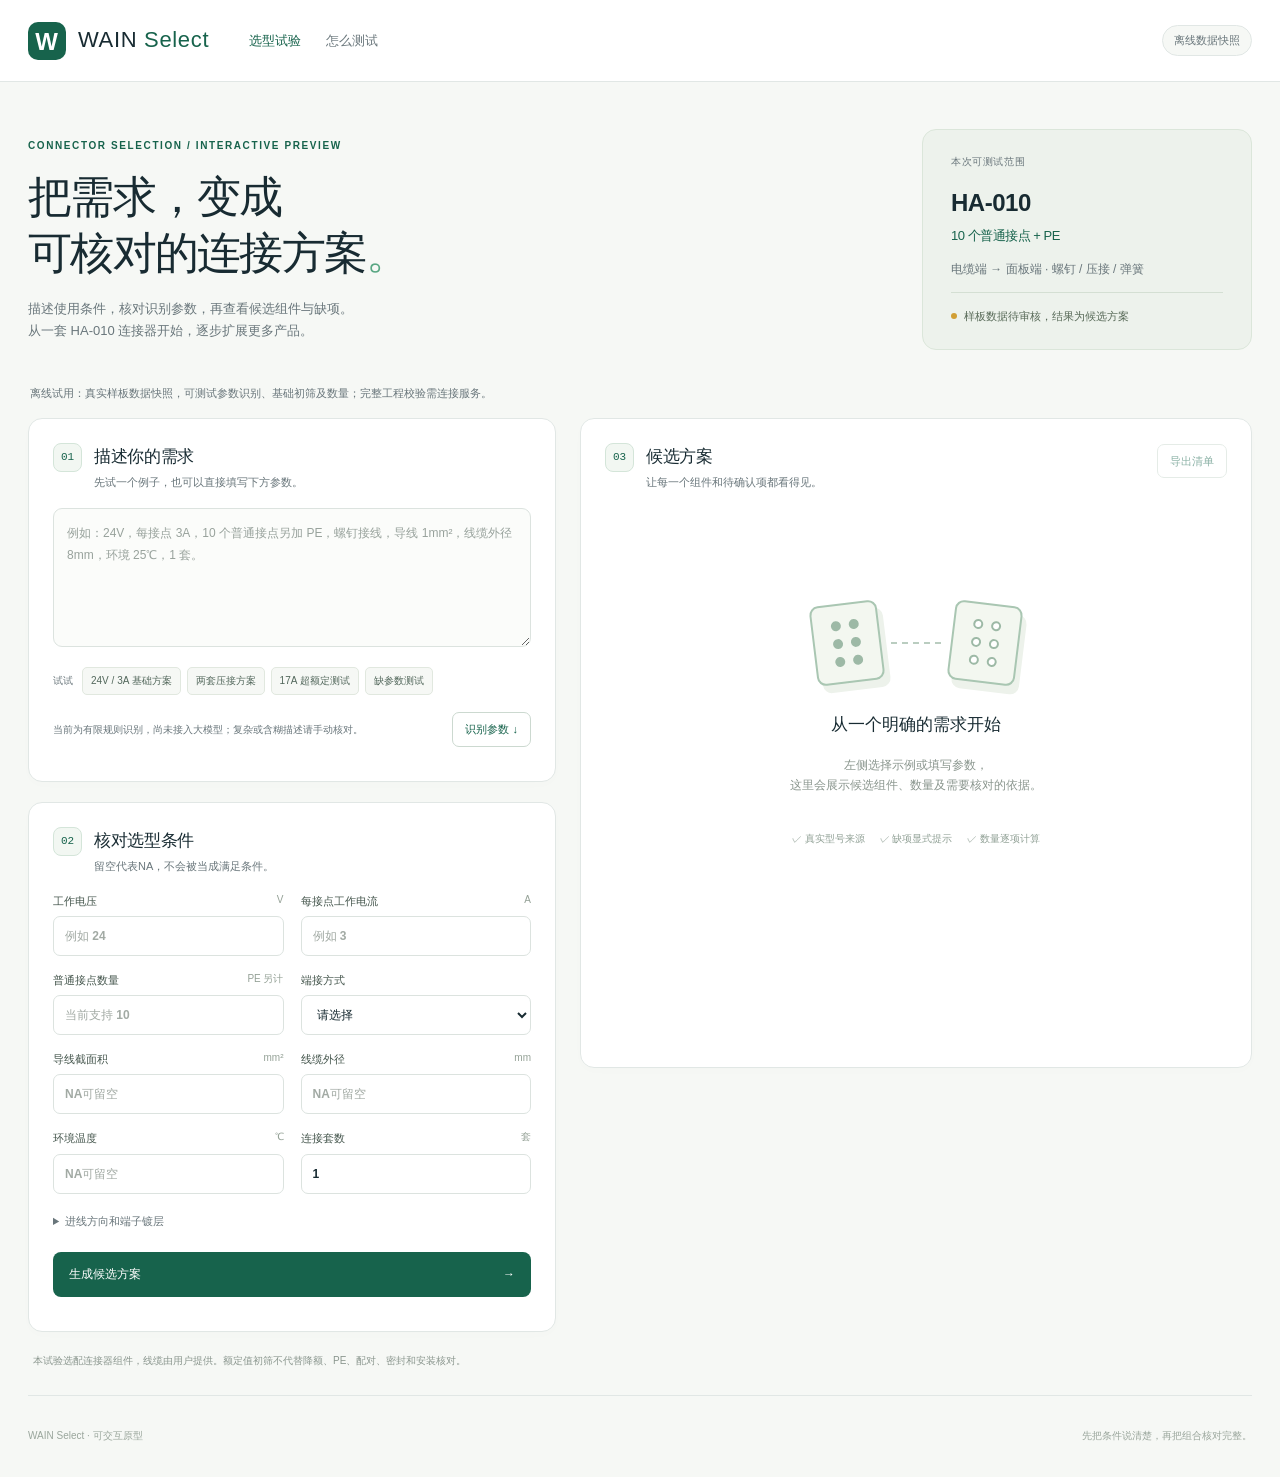
==== commit 93cfdccc: "Standardize unavailable data as NA with audited migration and consistent displays" ====
--- a/demo/index.html
+++ b/demo/index.html
@@ -18,15 +18,15 @@
 <label class="sr-only" for="requestText">自然语言需求</label><textarea id="requestText" rows="5" placeholder="例如：24V，每接点 3A，10 个普通接点另加 PE，螺钉接线，导线 1mm²，线缆外径 8mm，环境 25℃，1 套。" maxlength="3000"></textarea>
 <div class="example-row"><span>试试</span><button class="example" data-example="normal" type="button">24V / 3A 基础方案</button><button class="example" data-example="crimp" type="button">两套压接方案</button><button class="example" data-example="overcurrent" type="button">17A 超额定测试</button><button class="example" data-example="missing" type="button">缺参数测试</button></div>
 <div class="parse-bottom"><small>当前为有限规则识别，尚未接入大模型；复杂或含糊描述请手动核对。</small><button id="parseButton" class="secondary" type="button">识别参数 <span aria-hidden="true">↓</span></button></div><div id="parseMessages" class="messages" aria-live="polite"></div></section>
-<section class="card parameters-card"><div class="section-title"><span class="step">02</span><div><h2>核对选型条件</h2><p>留空代表未知，不会被当成满足条件。</p></div></div>
+<section class="card parameters-card"><div class="section-title"><span class="step">02</span><div><h2>核对选型条件</h2><p>留空代表NA，不会被当成满足条件。</p></div></div>
 <form id="trialForm"><div class="fields">
 <label for="voltage">工作电压 <span>V</span><input id="voltage" name="voltage" type="number" min="0" max="100000" step="any" placeholder="例如 24" required></label>
 <label for="current">每接点工作电流 <span>A</span><input id="current" name="current" type="number" min="0" max="100000" step="any" placeholder="例如 3" required></label>
 <label for="contacts">普通接点数量 <span>PE 另计</span><input id="contacts" name="contacts" type="number" min="1" max="100" step="1" placeholder="当前支持 10" required></label>
 <label for="termination">端接方式<select id="termination" name="termination" required><option value="">请选择</option><option value="screw">螺钉接线</option><option value="crimp">压接端子</option><option value="spring">普通弹簧</option></select></label>
-<label for="wire_mm2">导线截面积 <span>mm²</span><input id="wire_mm2" name="wire_mm2" type="number" min="0" max="1000" step="any" placeholder="未知可留空"></label>
-<label for="cable_diameter_mm">线缆外径 <span>mm</span><input id="cable_diameter_mm" name="cable_diameter_mm" type="number" min="0" max="1000" step="any" placeholder="未知可留空"></label>
-<label for="ambient_c">环境温度 <span>℃</span><input id="ambient_c" name="ambient_c" type="number" min="-273.15" max="1000" step="any" placeholder="未知可留空"></label>
+<label for="wire_mm2">导线截面积 <span>mm²</span><input id="wire_mm2" name="wire_mm2" type="number" min="0" max="1000" step="any" placeholder="NA可留空"></label>
+<label for="cable_diameter_mm">线缆外径 <span>mm</span><input id="cable_diameter_mm" name="cable_diameter_mm" type="number" min="0" max="1000" step="any" placeholder="NA可留空"></label>
+<label for="ambient_c">环境温度 <span>℃</span><input id="ambient_c" name="ambient_c" type="number" min="-273.15" max="1000" step="any" placeholder="NA可留空"></label>
 <label for="quantity">连接套数 <span>套</span><input id="quantity" name="quantity" type="number" min="1" max="10000" value="1" required></label>
 </div><details class="advanced"><summary>进线方向和端子镀层</summary><div class="fields"><label>进线方向<select id="entry_direction" name="entry_direction"><option value="side">侧进线</option><option value="top">顶进线</option></select></label><label>压接端子镀层<select id="plating" name="plating"><option value="silver">镀银</option><option value="gold">镀金</option></select></label></div><p>这些是明确显示的试验默认选项，可按需求修改。</p></details>
 <label class="confirmation" id="ambiguityWrap" hidden><input type="checkbox" id="ambiguityConfirmed">我已核对：针数指普通接点，PE 另计；电流指每接点工作电流。</label>
@@ -40,7 +40,7 @@
 <footer class="footer"><span>WAIN Select · 可交互原型</span><span>先把条件说清楚，再把组合核对完整。</span></footer>
 </main>
 <dialog id="helpDialog"><button id="closeHelp" class="dialog-close" aria-label="关闭使用说明" type="button">×</button><p class="eyebrow">QUICK START</p><h2>现在可以测试什么？</h2><ol><li>点击“24V / 3A 基础方案”，识别并核对参数。</li><li>点击“生成候选方案”，查看组件和待确认项。</li><li>把电流改为 17A，观察超额定提示。</li><li>测试“两套压接方案”，检查公母普通端子各 20 个。</li><li>测试“缺参数”，查看需要补充什么。</li></ol><p>目前仅支持 HA-010 样板，不支持的系列或接点数不会自动替换。模型 API 尚未接入，数据仍待审核。</p><p id="helpMode"></p></dialog>
-<script id="trialData" type="application/json">{"version": 1, "scope": "HA-010 connector-component interaction trial", "generated_at": "2026-10-31T08:54:15.633909+00:00", "products": [{"id": 1, "model": "HA-010-M", "order_number": "1210100110001", "category": "insert", "gender": "male", "termination": "screw", "contact_count": 10, "pe_contacts": 1, "housing_size": "10A", "review_status": "pending", "global_page": 76, "printed_page": "01-04", "specifications": [{"parameter": "limiting_temperature_max", "value_number": 125.0, "value_text": null, "unit": "degC", "conditions": {}, "review_status": "pending", "global_page": 73}, {"parameter": "limiting_temperature_min", "value_number": -40.0, "value_text": null, "unit": "degC", "conditions": {}, "review_status": "pending", "global_page": 73}, {"parameter": "rated_current", "value_number": 16.0, "value_text": null, "unit": "A", "conditions": {"standard": "EN 61984", "pollution_degree": 3, "requires_derating_check": true}, "review_status": "pending", "global_page": 73}, {"parameter": "rated_voltage", "value_number": 250.0, "value_text": null, "unit": "V", "conditions": {"standard": "EN 61984", "pollution_degree": 3, "requires_derating_check": true}, "review_status": "pending", "global_page": 73}, {"parameter": "standard_pack_quantity", "value_number": 5.0, "value_text": null, "unit": "pcs", "conditions": {}, "review_status": "pending", "global_page": 76}, {"parameter": "wire_cross_section_max", "value_number": 2.5, "value_text": null, "unit": "mm2", "conditions": {}, "review_status": "pending", "global_page": 73}, {"parameter": "wire_cross_section_min", "value_number": 0.75, "value_text": null, "unit": "mm2", "conditions": {}, "review_status": "pending", "global_page": 73}]}, {"id": 2, "model": "HA-010-F", "order_number": "1210100210001", "category": "insert", "gender": "female", "termination": "screw", "contact_count": 10, "pe_contacts": 1, "housing_size": "10A", "review_status": "pending", "global_page": 76, "printed_page": "01-04", "specifications": [{"parameter": "limiting_temperature_max", "value_number": 125.0, "value_text": null, "unit": "degC", "conditions": {}, "review_status": "pending", "global_page": 73}, {"parameter": "limiting_temperature_min", "value_number": -40.0, "value_text": null, "unit": "degC", "conditions": {}, "review_status": "pending", "global_page": 73}, {"parameter": "rated_current", "value_number": 16.0, "value_text": null, "unit": "A", "conditions": {"standard": "EN 61984", "pollution_degree": 3, "requires_derating_check": true}, "review_status": "pending", "global_page": 73}, {"parameter": "rated_voltage", "value_number": 250.0, "value_text": null, "unit": "V", "conditions": {"standard": "EN 61984", "pollution_degree": 3, "requires_derating_check": true}, "review_status": "pending", "global_page": 73}, {"parameter": "standard_pack_quantity", "value_number": 5.0, "value_text": null, "unit": "pcs", "conditions": {}, "review_status": "pending", "global_page": 76}, {"parameter": "wire_cross_section_max", "value_number": 2.5, "value_text": null, "unit": "mm2", "conditions": {}, "review_status": "pending", "global_page": 73}, {"parameter": "wire_cross_section_min", "value_number": 0.75, "value_text": null, "unit": "mm2", "conditions": {}, "review_status": "pending", "global_page": 73}]}, {"id": 3, "model": "HA-010-M/B", "order_number": "1210100110503", "category": "insert", "gender": "male", "termination": "screw", "contact_count": 10, "pe_contacts": 1, "housing_size": "10A", "review_status": "pending", "global_page": 76, "printed_page": "01-04", "specifications": [{"parameter": "limiting_temperature_max", "value_number": 125.0, "value_text": null, "unit": "degC", "conditions": {}, "review_status": "pending", "global_page": 73}, {"parameter": "limiting_temperature_min", "value_number": -40.0, "value_text": null, "unit": "degC", "conditions": {}, "review_status": "pending", "global_page": 73}, {"parameter": "rated_current", "value_number": 16.0, "value_text": null, "unit": "A", "conditions": {"standard": "EN 61984", "pollution_degree": 3, "requires_derating_check": true}, "review_status": "pending", "global_page": 73}, {"parameter": "rated_voltage", "value_number": 250.0, "value_text": null, "unit": "V", "conditions": {"standard": "EN 61984", "pollution_degree": 3, "requires_derating_check": true}, "review_status": "pending", "global_page": 73}, {"parameter": "standard_pack_quantity", "value_number": 5.0, "value_text": null, "unit": "pcs", "conditions": {}, "review_status": "pending", "global_page": 76}, {"parameter": "wire_cross_section_max", "value_number": 2.5, "value_text": null, "unit": "mm2", "conditions": {}, "review_status": "pending", "global_page": 73}, {"parameter": "wire_cross_section_min", "value_number": 0.75, "value_text": null, "unit": "mm2", "conditions": {}, "review_status": "pending", "global_page": 73}]}, {"id": 4, "model": "HA-010-F/B", "order_number": "1210100210503", "category": "insert", "gender": "female", "termination": "screw", "contact_count": 10, "pe_contacts": 1, "housing_size": "10A", "review_status": "pending", "global_page": 76, "printed_page": "01-04", "specifications": [{"parameter": "limiting_temperature_max", "value_number": 125.0, "value_text": null, "unit": "degC", "conditions": {}, "review_status": "pending", "global_page": 73}, {"parameter": "limiting_temperature_min", "value_number": -40.0, "value_text": null, "unit": "degC", "conditions": {}, "review_status": "pending", "global_page": 73}, {"parameter": "rated_current", "value_number": 16.0, "value_text": null, "unit": "A", "conditions": {"standard": "EN 61984", "pollution_degree": 3, "requires_derating_check": true}, "review_status": "pending", "global_page": 73}, {"parameter": "rated_voltage", "value_number": 250.0, "value_text": null, "unit": "V", "conditions": {"standard": "EN 61984", "pollution_degree": 3, "requires_derating_check": true}, "review_status": "pending", "global_page": 73}, {"parameter": "standard_pack_quantity", "value_number": 5.0, "value_text": null, "unit": "pcs", "conditions": {}, "review_status": "pending", "global_page": 76}, {"parameter": "wire_cross_section_max", "value_number": 2.5, "value_text": null, "unit": "mm2", "conditions": {}, "review_status": "pending", "global_page": 73}, {"parameter": "wire_cross_section_min", "value_number": 0.75, "value_text": null, "unit": "mm2", "conditions": {}, "review_status": "pending", "global_page": 73}]}, {"id": 5, "model": "HA-010-MC", "order_number": "1210100100001", "category": "insert", "gender": "male", "termination": "crimp", "contact_count": 10, "pe_contacts": 1, "housing_size": "10A", "review_status": "pending", "global_page": 76, "printed_page": "01-04", "specifications": [{"parameter": "limiting_temperature_max", "value_number": 125.0, "value_text": null, "unit": "degC", "conditions": {}, "review_status": "pending", "global_page": 73}, {"parameter": "limiting_temperature_min", "value_number": -40.0, "value_text": null, "unit": "degC", "conditions": {}, "review_status": "pending", "global_page": 73}, {"parameter": "rated_current", "value_number": 16.0, "value_text": null, "unit": "A", "conditions": {"standard": "EN 61984", "pollution_degree": 3, "requires_derating_check": true}, "review_status": "pending", "global_page": 73}, {"parameter": "rated_voltage", "value_number": 250.0, "value_text": null, "unit": "V", "conditions": {"standard": "EN 61984", "pollution_degree": 3, "requires_derating_check": true}, "review_status": "pending", "global_page": 73}, {"parameter": "standard_pack_quantity", "value_number": 5.0, "value_text": null, "unit": "pcs", "conditions": {}, "review_status": "pending", "global_page": 76}, {"parameter": "wire_cross_section_max", "value_number": 4.0, "value_text": null, "unit": "mm2", "conditions": {}, "review_status": "pending", "global_page": 73}, {"parameter": "wire_cross_section_min", "value_number": 0.14, "value_text": null, "unit": "mm2", "conditions": {}, "review_status": "pending", "global_page": 73}]}, {"id": 6, "model": "HA-010-FC", "order_number": "1210100200001", "category": "insert", "gender": "female", "termination": "crimp", "contact_count": 10, "pe_contacts": 1, "housing_size": "10A", "review_status": "pending", "global_page": 76, "printed_page": "01-04", "specifications": [{"parameter": "limiting_temperature_max", "value_number": 125.0, "value_text": null, "unit": "degC", "conditions": {}, "review_status": "pending", "global_page": 73}, {"parameter": "limiting_temperature_min", "value_number": -40.0, "value_text": null, "unit": "degC", "conditions": {}, "review_status": "pending", "global_page": 73}, {"parameter": "rated_current", "value_number": 16.0, "value_text": null, "unit": "A", "conditions": {"standard": "EN 61984", "pollution_degree": 3, "requires_derating_check": true}, "review_status": "pending", "global_page": 73}, {"parameter": "rated_voltage", "value_number": 250.0, "value_text": null, "unit": "V", "conditions": {"standard": "EN 61984", "pollution_degree": 3, "requires_derating_check": true}, "review_status": "pending", "global_page": 73}, {"parameter": "standard_pack_quantity", "value_number": 5.0, "value_text": null, "unit": "pcs", "conditions": {}, "review_status": "pending", "global_page": 76}, {"parameter": "wire_cross_section_max", "value_number": 4.0, "value_text": null, "unit": "mm2", "conditions": {}, "review_status": "pending", "global_page": 73}, {"parameter": "wire_cross_section_min", "value_number": 0.14, "value_text": null, "unit": "mm2", "conditions": {}, "review_status": "pending", "global_page": 73}]}, {"id": 7, "model": "HA-010-MS", "order_number": "1210100120001", "category": "insert", "gender": "male", "termination": "spring", "contact_count": 10, "pe_contacts": 1, "housing_size": "10A", "review_status": "pending", "global_page": 76, "printed_page": "01-04", "specifications": [{"parameter": "limiting_temperature_max", "value_number": 125.0, "value_text": null, "unit": "degC", "conditions": {}, "review_status": "pending", "global_page": 73}, {"parameter": "limiting_temperature_min", "value_number": -40.0, "value_text": null, "unit": "degC", "conditions": {}, "review_status": "pending", "global_page": 73}, {"parameter": "rated_current", "value_number": 16.0, "value_text": null, "unit": "A", "conditions": {"standard": "EN 61984", "pollution_degree": 3, "requires_derating_check": true}, "review_status": "pending", "global_page": 73}, {"parameter": "rated_voltage", "value_number": 250.0, "value_text": null, "unit": "V", "conditions": {"standard": "EN 61984", "pollution_degree": 3, "requires_derating_check": true}, "review_status": "pending", "global_page": 73}, {"parameter": "standard_pack_quantity", "value_number": 5.0, "value_text": null, "unit": "pcs", "conditions": {}, "review_status": "pending", "global_page": 76}, {"parameter": "wire_cross_section_max", "value_number": 2.5, "value_text": null, "unit": "mm2", "conditions": {}, "review_status": "pending", "global_page": 73}, {"parameter": "wire_cross_section_min", "value_number": 0.14, "value_text": null, "unit": "mm2", "conditions": {}, "review_status": "pending", "global_page": 73}]}, {"id": 8, "model": "HA-010-FS", "order_number": "1210100220001", "category": "insert", "gender": "female", "termination": "spring", "contact_count": 10, "pe_contacts": 1, "housing_size": "10A", "review_status": "pending", "global_page": 76, "printed_page": "01-04", "specifications": [{"parameter": "limiting_temperature_max", "value_number": 125.0, "value_text": null, "unit": "degC", "conditions": {}, "review_status": "pending", "global_page": 73}, {"parameter": "limiting_temperature_min", "value_number": -40.0, "value_text": null, "unit": "degC", "conditions": {}, "review_status": "pending", "global_page": 73}, {"parameter": "rated_current", "value_number": 16.0, "value_text": null, "unit": "A", "conditions": {"standard": "EN 61984", "pollution_degree": 3, "requires_derating_check": true}, "review_status": "pending", "global_page": 73}, {"parameter": "rated_voltage", "value_number": 250.0, "value_text": null, "unit": "V", "conditions": {"standard": "EN 61984", "pollution_degree": 3, "requires_derating_check": true}, "review_status": "pending", "global_page": 73}, {"parameter": "standard_pack_quantity", "value_number": 5.0, "value_text": null, "unit": "pcs", "conditions": {}, "review_status": "pending", "global_page": 76}, {"parameter": "wire_cross_section_max", "value_number": 2.5, "value_text": null, "unit": "mm2", "conditions": {}, "review_status": "pending", "global_page": 73}, {"parameter": "wire_cross_section_min", "value_number": 0.14, "value_text": null, "unit": "mm2", "conditions": {}, "review_status": "pending", "global_page": 73}]}, {"id": 15, "model": "CESM-0.37", "order_number": "1010191100301", "category": "contact", "gender": "male", "termination": "crimp", "contact_count": null, "pe_contacts": null, "housing_size": null, "review_status": "pending", "global_page": 76, "printed_page": "01-04", "specifications": [{"parameter": "plating", "value_number": null, "value_text": "silver", "unit": null, "conditions": {}, "review_status": "pending", "global_page": 76}, {"parameter": "rated_current", "value_number": 16.0, "value_text": null, "unit": "A", "conditions": {"requires_derating_check": true}, "review_status": "pending", "global_page": 76}, {"parameter": "standard_pack_quantity", "value_number": 100.0, "value_text": null, "unit": "pcs", "conditions": {}, "review_status": "pending", "global_page": 76}, {"parameter": "wire_cross_section_max", "value_number": 0.37, "value_text": null, "unit": "mm2", "conditions": {}, "review_status": "pending", "global_page": 76}, {"parameter": "wire_cross_section_min", "value_number": 0.14, "value_text": null, "unit": "mm2", "conditions": {}, "review_status": "pending", "global_page": 76}]}, {"id": 16, "model": "CESF-0.37", "order_number": "1010191200301", "category": "contact", "gender": "female", "termination": "crimp", "contact_count": null, "pe_contacts": null, "housing_size": null, "review_status": "pending", "global_page": 76, "printed_page": "01-04", "specifications": [{"parameter": "plating", "value_number": null, "value_text": "silver", "unit": null, "conditions": {}, "review_status": "pending", "global_page": 76}, {"parameter": "rated_current", "value_number": 16.0, "value_text": null, "unit": "A", "conditions": {"requires_derating_check": true}, "review_status": "pending", "global_page": 76}, {"parameter": "standard_pack_quantity", "value_number": 100.0, "value_text": null, "unit": "pcs", "conditions": {}, "review_status": "pending", "global_page": 76}, {"parameter": "wire_cross_section_max", "value_number": 0.37, "value_text": null, "unit": "mm2", "conditions": {}, "review_status": "pending", "global_page": 76}, {"parameter": "wire_cross_section_min", "value_number": 0.14, "value_text": null, "unit": "mm2", "conditions": {}, "review_status": "pending", "global_page": 76}]}, {"id": 17, "model": "CESM-0.50", "order_number": "1010191100401", "category": "contact", "gender": "male", "termination": "crimp", "contact_count": null, "pe_contacts": null, "housing_size": null, "review_status": "pending", "global_page": 76, "printed_page": "01-04", "specifications": [{"parameter": "plating", "value_number": null, "value_text": "silver", "unit": null, "conditions": {}, "review_status": "pending", "global_page": 76}, {"parameter": "rated_current", "value_number": 16.0, "value_text": null, "unit": "A", "conditions": {"requires_derating_check": true}, "review_status": "pending", "global_page": 76}, {"parameter": "standard_pack_quantity", "value_number": 100.0, "value_text": null, "unit": "pcs", "conditions": {}, "review_status": "pending", "global_page": 76}, {"parameter": "wire_cross_section_max", "value_number": 0.5, "value_text": null, "unit": "mm2", "conditions": {}, "review_status": "pending", "global_page": 76}, {"parameter": "wire_cross_section_min", "value_number": 0.5, "value_text": null, "unit": "mm2", "conditions": {}, "review_status": "pending", "global_page": 76}]}, {"id": 18, "model": "CESF-0.50", "order_number": "1010191200401", "category": "contact", "gender": "female", "termination": "crimp", "contact_count": null, "pe_contacts": null, "housing_size": null, "review_status": "pending", "global_page": 76, "printed_page": "01-04", "specifications": [{"parameter": "plating", "value_number": null, "value_text": "silver", "unit": null, "conditions": {}, "review_status": "pending", "global_page": 76}, {"parameter": "rated_current", "value_number": 16.0, "value_text": null, "unit": "A", "conditions": {"requires_derating_check": true}, "review_status": "pending", "global_page": 76}, {"parameter": "standard_pack_quantity", "value_number": 100.0, "value_text": null, "unit": "pcs", "conditions": {}, "review_status": "pending", "global_page": 76}, {"parameter": "wire_cross_section_max", "value_number": 0.5, "value_text": null, "unit": "mm2", "conditions": {}, "review_status": "pending", "global_page": 76}, {"parameter": "wire_cross_section_min", "value_number": 0.5, "value_text": null, "unit": "mm2", "conditions": {}, "review_status": "pending", "global_page": 76}]}, {"id": 19, "model": "CESM-0.75", "order_number": "1010191100601", "category": "contact", "gender": "male", "termination": "crimp", "contact_count": null, "pe_contacts": null, "housing_size": null, "review_status": "pending", "global_page": 76, "printed_page": "01-04", "specifications": [{"parameter": "plating", "value_number": null, "value_text": "silver", "unit": null, "conditions": {}, "review_status": "pending", "global_page": 76}, {"parameter": "rated_current", "value_number": 16.0, "value_text": null, "unit": "A", "conditions": {"requires_derating_check": true}, "review_status": "pending", "global_page": 76}, {"parameter": "standard_pack_quantity", "value_number": 100.0, "value_text": null, "unit": "pcs", "conditions": {}, "review_status": "pending", "global_page": 76}, {"parameter": "wire_cross_section_max", "value_number": 0.75, "value_text": null, "unit": "mm2", "conditions": {}, "review_status": "pending", "global_page": 76}, {"parameter": "wire_cross_section_min", "value_number": 0.75, "value_text": null, "unit": "mm2", "conditions": {}, "review_status": "pending", "global_page": 76}]}, {"id": 20, "model": "CESF-0.75", "order_number": "1010191200601", "category": "contact", "gender": "female", "termination": "crimp", "contact_count": null, "pe_contacts": null, "housing_size": null, "review_status": "pending", "global_page": 76, "printed_page": "01-04", "specifications": [{"parameter": "plating", "value_number": null, "value_text": "silver", "unit": null, "conditions": {}, "review_status": "pending", "global_page": 76}, {"parameter": "rated_current", "value_number": 16.0, "value_text": null, "unit": "A", "conditions": {"requires_derating_check": true}, "review_status": "pending", "global_page": 76}, {"parameter": "standard_pack_quantity", "value_number": 100.0, "value_text": null, "unit": "pcs", "conditions": {}, "review_status": "pending", "global_page": 76}, {"parameter": "wire_cross_section_max", "value_number": 0.75, "value_text": null, "unit": "mm2", "conditions": {}, "review_status": "pending", "global_page": 76}, {"parameter": "wire_cross_section_min", "value_number": 0.75, "value_text": null, "unit": "mm2", "conditions": {}, "review_status": "pending", "global_page": 76}]}, {"id": 21, "model": "CESM-1.0", "order_number": "1010191100801", "category": "contact", "gender": "male", "termination": "crimp", "contact_count": null, "pe_contacts": null, "housing_size": null, "review_status": "pending", "global_page": 76, "printed_page": "01-04", "specifications": [{"parameter": "plating", "value_number": null, "value_text": "silver", "unit": null, "conditions": {}, "review_status": "pending", "global_page": 76}, {"parameter": "rated_current", "value_number": 16.0, "value_text": null, "unit": "A", "conditions": {"requires_derating_check": true}, "review_status": "pending", "global_page": 76}, {"parameter": "standard_pack_quantity", "value_number": 100.0, "value_text": null, "unit": "pcs", "conditions": {}, "review_status": "pending", "global_page": 76}, {"parameter": "wire_cross_section_max", "value_number": 1.0, "value_text": null, "unit": "mm2", "conditions": {}, "review_status": "pending", "global_page": 76}, {"parameter": "wire_cross_section_min", "value_number": 1.0, "value_text": null, "unit": "mm2", "conditions": {}, "review_status": "pending", "global_page": 76}]}, {"id": 22, "model": "CESF-1.0", "order_number": "1010191200801", "category": "contact", "gender": "female", "termination": "crimp", "contact_count": null, "pe_contacts": null, "housing_size": null, "review_status": "pending", "global_page": 76, "printed_page": "01-04", "specifications": [{"parameter": "plating", "value_number": null, "value_text": "silver", "unit": null, "conditions": {}, "review_status": "pending", "global_page": 76}, {"parameter": "rated_current", "value_number": 16.0, "value_text": null, "unit": "A", "conditions": {"requires_derating_check": true}, "review_status": "pending", "global_page": 76}, {"parameter": "standard_pack_quantity", "value_number": 100.0, "value_text": null, "unit": "pcs", "conditions": {}, "review_status": "pending", "global_page": 76}, {"parameter": "wire_cross_section_max", "value_number": 1.0, "value_text": null, "unit": "mm2", "conditions": {}, "review_status": "pending", "global_page": 76}, {"parameter": "wire_cross_section_min", "value_number": 1.0, "value_text": null, "unit": "mm2", "conditions": {}, "review_status": "pending", "global_page": 76}]}, {"id": 23, "model": "CESM-1.5", "order_number": "1010191100901", "category": "contact", "gender": "male", "termination": "crimp", "contact_count": null, "pe_contacts": null, "housing_size": null, "review_status": "pending", "global_page": 76, "printed_page": "01-04", "specifications": [{"parameter": "plating", "value_number": null, "value_text": "silver", "unit": null, "conditions": {}, "review_status": "pending", "global_page": 76}, {"parameter": "rated_current", "value_number": 16.0, "value_text": null, "unit": "A", "conditions": {"requires_derating_check": true}, "review_status": "pending", "global_page": 76}, {"parameter": "standard_pack_quantity", "value_number": 100.0, "value_text": null, "unit": "pcs", "conditions": {}, "review_status": "pending", "global_page": 76}, {"parameter": "wire_cross_section_max", "value_number": 1.5, "value_text": null, "unit": "mm2", "conditions": {}, "review_status": "pending", "global_page": 76}, {"parameter": "wire_cross_section_min", "value_number": 1.5, "value_text": null, "unit": "mm2", "conditions": {}, "review_status": "pending", "global_page": 76}]}, {"id": 24, "model": "CESF-1.5", "order_number": "1010191200901", "category": "contact", "gender": "female", "termination": "crimp", "contact_count": null, "pe_contacts": null, "housing_size": null, "review_status": "pending", "global_page": 76, "printed_page": "01-04", "specifications": [{"parameter": "plating", "value_number": null, "value_text": "silver", "unit": null, "conditions": {}, "review_status": "pending", "global_page": 76}, {"parameter": "rated_current", "value_number": 16.0, "value_text": null, "unit": "A", "conditions": {"requires_derating_check": true}, "review_status": "pending", "global_page": 76}, {"parameter": "standard_pack_quantity", "value_number": 100.0, "value_text": null, "unit": "pcs", "conditions": {}, "review_status": "pending", "global_page": 76}, {"parameter": "wire_cross_section_max", "value_number": 1.5, "value_text": null, "unit": "mm2", "conditions": {}, "review_status": "pending", "global_page": 76}, {"parameter": "wire_cross_section_min", "value_number": 1.5, "value_text": null, "unit": "mm2", "conditions": {}, "review_status": "pending", "global_page": 76}]}, {"id": 25, "model": "CESM-2.5", "order_number": "1010191101001", "category": "contact", "gender": "male", "termination": "crimp", "contact_count": null, "pe_contacts": null, "housing_size": null, "review_status": "pending", "global_page": 76, "printed_page": "01-04", "specifications": [{"parameter": "plating", "value_number": null, "value_text": "silver", "unit": null, "conditions": {}, "review_status": "pending", "global_page": 76}, {"parameter": "rated_current", "value_number": 16.0, "value_text": null, "unit": "A", "conditions": {"requires_derating_check": true}, "review_status": "pending", "global_page": 76}, {"parameter": "standard_pack_quantity", "value_number": 100.0, "value_text": null, "unit": "pcs", "conditions": {}, "review_status": "pending", "global_page": 76}, {"parameter": "wire_cross_section_max", "value_number": 2.5, "value_text": null, "unit": "mm2", "conditions": {}, "review_status": "pending", "global_page": 76}, {"parameter": "wire_cross_section_min", "value_number": 2.5, "value_text": null, "unit": "mm2", "conditions": {}, "review_status": "pending", "global_page": 76}]}, {"id": 26, "model": "CESF-2.5", "order_number": "1010191201001", "category": "contact", "gender": "female", "termination": "crimp", "contact_count": null, "pe_contacts": null, "housing_size": null, "review_status": "pending", "global_page": 76, "printed_page": "01-04", "specifications": [{"parameter": "plating", "value_number": null, "value_text": "silver", "unit": null, "conditions": {}, "review_status": "pending", "global_page": 76}, {"parameter": "rated_current", "value_number": 16.0, "value_text": null, "unit": "A", "conditions": {"requires_derating_check": true}, "review_status": "pending", "global_page": 76}, {"parameter": "standard_pack_quantity", "value_number": 100.0, "value_text": null, "unit": "pcs", "conditions": {}, "review_status": "pending", "global_page": 76}, {"parameter": "wire_cross_section_max", "value_number": 2.5, "value_text": null, "unit": "mm2", "conditions": {}, "review_status": "pending", "global_page": 76}, {"parameter": "wire_cross_section_min", "value_number": 2.5, "value_text": null, "unit": "mm2", "conditions": {}, "review_status": "pending", "global_page": 76}]}, {"id": 27, "model": "CESM-3.0", "order_number": "1010191101101", "category": "contact", "gender": "male", "termination": "crimp", "contact_count": null, "pe_contacts": null, "housing_size": null, "review_status": "pending", "global_page": 76, "printed_page": "01-04", "specifications": [{"parameter": "plating", "value_number": null, "value_text": "silver", "unit": null, "conditions": {}, "review_status": "pending", "global_page": 76}, {"parameter": "rated_current", "value_number": 16.0, "value_text": null, "unit": "A", "conditions": {"requires_derating_check": true}, "review_status": "pending", "global_page": 76}, {"parameter": "standard_pack_quantity", "value_number": 100.0, "value_text": null, "unit": "pcs", "conditions": {}, "review_status": "pending", "global_page": 76}, {"parameter": "wire_cross_section_max", "value_number": 3.0, "value_text": null, "unit": "mm2", "conditions": {}, "review_status": "pending", "global_page": 76}, {"parameter": "wire_cross_section_min", "value_number": 3.0, "value_text": null, "unit": "mm2", "conditions": {}, "review_status": "pending", "global_page": 76}]}, {"id": 28, "model": "CESF-3.0", "order_number": "1010191201101", "category": "contact", "gender": "female", "termination": "crimp", "contact_count": null, "pe_contacts": null, "housing_size": null, "review_status": "pending", "global_page": 76, "printed_page": "01-04", "specifications": [{"parameter": "plating", "value_number": null, "value_text": "silver", "unit": null, "conditions": {}, "review_status": "pending", "global_page": 76}, {"parameter": "rated_current", "value_number": 16.0, "value_text": null, "unit": "A", "conditions": {"requires_derating_check": true}, "review_status": "pending", "global_page": 76}, {"parameter": "standard_pack_quantity", "value_number": 100.0, "value_text": null, "unit": "pcs", "conditions": {}, "review_status": "pending", "global_page": 76}, {"parameter": "wire_cross_section_max", "value_number": 3.0, "value_text": null, "unit": "mm2", "conditions": {}, "review_status": "pending", "global_page": 76}, {"parameter": "wire_cross_section_min", "value_number": 3.0, "value_text": null, "unit": "mm2", "conditions": {}, "review_status": "pending", "global_page": 76}]}, {"id": 29, "model": "CESM-4.0", "order_number": "1010191101201", "category": "contact", "gender": "male", "termination": "crimp", "contact_count": null, "pe_contacts": null, "housing_size": null, "review_status": "pending", "global_page": 76, "printed_page": "01-04", "specifications": [{"parameter": "plating", "value_number": null, "value_text": "silver", "unit": null, "conditions": {}, "review_status": "pending", "global_page": 76}, {"parameter": "rated_current", "value_number": 16.0, "value_text": null, "unit": "A", "conditions": {"requires_derating_check": true}, "review_status": "pending", "global_page": 76}, {"parameter": "standard_pack_quantity", "value_number": 100.0, "value_text": null, "unit": "pcs", "conditions": {}, "review_status": "pending", "global_page": 76}, {"parameter": "wire_cross_section_max", "value_number": 4.0, "value_text": null, "unit": "mm2", "conditions": {}, "review_status": "pending", "global_page": 76}, {"parameter": "wire_cross_section_min", "value_number": 4.0, "value_text": null, "unit": "mm2", "conditions": {}, "review_status": "pending", "global_page": 76}]}, {"id": 30, "model": "CESF-4.0", "order_number": "1010191201201", "category": "contact", "gender": "female", "termination": "crimp", "contact_count": null, "pe_contacts": null, "housing_size": null, "review_status": "pending", "global_page": 76, "printed_page": "01-04", "specifications": [{"parameter": "plating", "value_number": null, "value_text": "silver", "unit": null, "conditions": {}, "review_status": "pending", "global_page": 76}, {"parameter": "rated_current", "value_number": 16.0, "value_text": null, "unit": "A", "conditions": {"requires_derating_check": true}, "review_status": "pending", "global_page": 76}, {"parameter": "standard_pack_quantity", "value_number": 100.0, "value_text": null, "unit": "pcs", "conditions": {}, "review_status": "pending", "global_page": 76}, {"parameter": "wire_cross_section_max", "value_number": 4.0, "value_text": null, "unit": "mm2", "conditions": {}, "review_status": "pending", "global_page": 76}, {"parameter": "wire_cross_section_min", "value_number": 4.0, "value_text": null, "unit": "mm2", "conditions": {}, "review_status": "pending", "global_page": 76}]}, {"id": 31, "model": "CEGM-0.37", "order_number": "1010192100301", "category": "contact", "gender": "male", "termination": "crimp", "contact_count": null, "pe_contacts": null, "housing_size": null, "review_status": "pending", "global_page": 76, "printed_page": "01-04", "specifications": [{"parameter": "plating", "value_number": null, "value_text": "gold", "unit": null, "conditions": {}, "review_status": "pending", "global_page": 76}, {"parameter": "rated_current", "value_number": 16.0, "value_text": null, "unit": "A", "conditions": {"requires_derating_check": true}, "review_status": "pending", "global_page": 76}, {"parameter": "standard_pack_quantity", "value_number": 100.0, "value_text": null, "unit": "pcs", "conditions": {}, "review_status": "pending", "global_page": 76}, {"parameter": "wire_cross_section_max", "value_number": 0.37, "value_text": null, "unit": "mm2", "conditions": {}, "review_status": "pending", "global_page": 76}, {"parameter": "wire_cross_section_min", "value_number": 0.14, "value_text": null, "unit": "mm2", "conditions": {}, "review_status": "pending", "global_page": 76}]}, {"id": 32, "model": "CEGF-0.37", "order_number": "1010192200301", "category": "contact", "gender": "female", "termination": "crimp", "contact_count": null, "pe_contacts": null, "housing_size": null, "review_status": "pending", "global_page": 76, "printed_page": "01-04", "specifications": [{"parameter": "plating", "value_number": null, "value_text": "gold", "unit": null, "conditions": {}, "review_status": "pending", "global_page": 76}, {"parameter": "rated_current", "value_number": 16.0, "value_text": null, "unit": "A", "conditions": {"requires_derating_check": true}, "review_status": "pending", "global_page": 76}, {"parameter": "standard_pack_quantity", "value_number": 100.0, "value_text": null, "unit": "pcs", "conditions": {}, "review_status": "pending", "global_page": 76}, {"parameter": "wire_cross_section_max", "value_number": 0.37, "value_text": null, "unit": "mm2", "conditions": {}, "review_status": "pending", "global_page": 76}, {"parameter": "wire_cross_section_min", "value_number": 0.14, "value_text": null, "unit": "mm2", "conditions": {}, "review_status": "pending", "global_page": 76}]}, {"id": 33, "model": "CEGM-0.50", "order_number": "1010192100401", "category": "contact", "gender": "male", "termination": "crimp", "contact_count": null, "pe_contacts": null, "housing_size": null, "review_status": "pending", "global_page": 76, "printed_page": "01-04", "specifications": [{"parameter": "plating", "value_number": null, "value_text": "gold", "unit": null, "conditions": {}, "review_status": "pending", "global_page": 76}, {"parameter": "rated_current", "value_number": 16.0, "value_text": null, "unit": "A", "conditions": {"requires_derating_check": true}, "review_status": "pending", "global_page": 76}, {"parameter": "standard_pack_quantity", "value_number": 100.0, "value_text": null, "unit": "pcs", "conditions": {}, "review_status": "pending", "global_page": 76}, {"parameter": "wire_cross_section_max", "value_number": 0.5, "value_text": null, "unit": "mm2", "conditions": {}, "review_status": "pending", "global_page": 76}, {"parameter": "wire_cross_section_min", "value_number": 0.5, "value_text": null, "unit": "mm2", "conditions": {}, "review_status": "pending", "global_page": 76}]}, {"id": 34, "model": "CEGF-0.50", "order_number": "1010192200401", "category": "contact", "gender": "female", "termination": "crimp", "contact_count": null, "pe_contacts": null, "housing_size": null, "review_status": "pending", "global_page": 76, "printed_page": "01-04", "specifications": [{"parameter": "plating", "value_number": null, "value_text": "gold", "unit": null, "conditions": {}, "review_status": "pending", "global_page": 76}, {"parameter": "rated_current", "value_number": 16.0, "value_text": null, "unit": "A", "conditions": {"requires_derating_check": true}, "review_status": "pending", "global_page": 76}, {"parameter": "standard_pack_quantity", "value_number": 100.0, "value_text": null, "unit": "pcs", "conditions": {}, "review_status": "pending", "global_page": 76}, {"parameter": "wire_cross_section_max", "value_number": 0.5, "value_text": null, "unit": "mm2", "conditions": {}, "review_status": "pending", "global_page": 76}, {"parameter": "wire_cross_section_min", "value_number": 0.5, "value_text": null, "unit": "mm2", "conditions": {}, "review_status": "pending", "global_page": 76}]}, {"id": 35, "model": "CEGM-0.75", "order_number": "1010192100601", "category": "contact", "gender": "male", "termination": "crimp", "contact_count": null, "pe_contacts": null, "housing_size": null, "review_status": "pending", "global_page": 76, "printed_page": "01-04", "specifications": [{"parameter": "plating", "value_number": null, "value_text": "gold", "unit": null, "conditions": {}, "review_status": "pending", "global_page": 76}, {"parameter": "rated_current", "value_number": 16.0, "value_text": null, "unit": "A", "conditions": {"requires_derating_check": true}, "review_status": "pending", "global_page": 76}, {"parameter": "standard_pack_quantity", "value_number": 100.0, "value_text": null, "unit": "pcs", "conditions": {}, "review_status": "pending", "global_page": 76}, {"parameter": "wire_cross_section_max", "value_number": 0.75, "value_text": null, "unit": "mm2", "conditions": {}, "review_status": "pending", "global_page": 76}, {"parameter": "wire_cross_section_min", "value_number": 0.75, "value_text": null, "unit": "mm2", "conditions": {}, "review_status": "pending", "global_page": 76}]}, {"id": 36, "model": "CEGF-0.75", "order_number": "1010192200601", "category": "contact", "gender": "female", "termination": "crimp", "contact_count": null, "pe_contacts": null, "housing_size": null, "review_status": "pending", "global_page": 76, "printed_page": "01-04", "specifications": [{"parameter": "plating", "value_number": null, "value_text": "gold", "unit": null, "conditions": {}, "review_status": "pending", "global_page": 76}, {"parameter": "rated_current", "value_number": 16.0, "value_text": null, "unit": "A", "conditions": {"requires_derating_check": true}, "review_status": "pending", "global_page": 76}, {"parameter": "standard_pack_quantity", "value_number": 100.0, "value_text": null, "unit": "pcs", "conditions": {}, "review_status": "pending", "global_page": 76}, {"parameter": "wire_cross_section_max", "value_number": 0.75, "value_text": null, "unit": "mm2", "conditions": {}, "review_status": "pending", "global_page": 76}, {"parameter": "wire_cross_section_min", "value_number": 0.75, "value_text": null, "unit": "mm2", "conditions": {}, "review_status": "pending", "global_page": 76}]}, {"id": 37, "model": "CEGM-1.0", "order_number": "1010192100801", "category": "contact", "gender": "male", "termination": "crimp", "contact_count": null, "pe_contacts": null, "housing_size": null, "review_status": "pending", "global_page": 76, "printed_page": "01-04", "specifications": [{"parameter": "plating", "value_number": null, "value_text": "gold", "unit": null, "conditions": {}, "review_status": "pending", "global_page": 76}, {"parameter": "rated_current", "value_number": 16.0, "value_text": null, "unit": "A", "conditions": {"requires_derating_check": true}, "review_status": "pending", "global_page": 76}, {"parameter": "standard_pack_quantity", "value_number": 100.0, "value_text": null, "unit": "pcs", "conditions": {}, "review_status": "pending", "global_page": 76}, {"parameter": "wire_cross_section_max", "value_number": 1.0, "value_text": null, "unit": "mm2", "conditions": {}, "review_status": "pending", "global_page": 76}, {"parameter": "wire_cross_section_min", "value_number": 1.0, "value_text": null, "unit": "mm2", "conditions": {}, "review_status": "pending", "global_page": 76}]}, {"id": 38, "model": "CEGF-1.0", "order_number": "1010192200801", "category": "contact", "gender": "female", "termination": "crimp", "contact_count": null, "pe_contacts": null, "housing_size": null, "review_status": "pending", "global_page": 76, "printed_page": "01-04", "specifications": [{"parameter": "plating", "value_number": null, "value_text": "gold", "unit": null, "conditions": {}, "review_status": "pending", "global_page": 76}, {"parameter": "rated_current", "value_number": 16.0, "value_text": null, "unit": "A", "conditions": {"requires_derating_check": true}, "review_status": "pending", "global_page": 76}, {"parameter": "standard_pack_quantity", "value_number": 100.0, "value_text": null, "unit": "pcs", "conditions": {}, "review_status": "pending", "global_page": 76}, {"parameter": "wire_cross_section_max", "value_number": 1.0, "value_text": null, "unit": "mm2", "conditions": {}, "review_status": "pending", "global_page": 76}, {"parameter": "wire_cross_section_min", "value_number": 1.0, "value_text": null, "unit": "mm2", "conditions": {}, "review_status": "pending", "global_page": 76}]}, {"id": 39, "model": "CEGM-1.5", "order_number": "1010192100901", "category": "contact", "gender": "male", "termination": "crimp", "contact_count": null, "pe_contacts": null, "housing_size": null, "review_status": "pending", "global_page": 76, "printed_page": "01-04", "specifications": [{"parameter": "plating", "value_number": null, "value_text": "gold", "unit": null, "conditions": {}, "review_status": "pending", "global_page": 76}, {"parameter": "rated_current", "value_number": 16.0, "value_text": null, "unit": "A", "conditions": {"requires_derating_check": true}, "review_status": "pending", "global_page": 76}, {"parameter": "standard_pack_quantity", "value_number": 100.0, "value_text": null, "unit": "pcs", "conditions": {}, "review_status": "pending", "global_page": 76}, {"parameter": "wire_cross_section_max", "value_number": 1.5, "value_text": null, "unit": "mm2", "conditions": {}, "review_status": "pending", "global_page": 76}, {"parameter": "wire_cross_section_min", "value_number": 1.5, "value_text": null, "unit": "mm2", "conditions": {}, "review_status": "pending", "global_page": 76}]}, {"id": 40, "model": "CEGF-1.5", "order_number": "1010192200901", "category": "contact", "gender": "female", "termination": "crimp", "contact_count": null, "pe_contacts": null, "housing_size": null, "review_status": "pending", "global_page": 76, "printed_page": "01-04", "specifications": [{"parameter": "plating", "value_number": null, "value_text": "gold", "unit": null, "conditions": {}, "review_status": "pending", "global_page": 76}, {"parameter": "rated_current", "value_number": 16.0, "value_text": null, "unit": "A", "conditions": {"requires_derating_check": true}, "review_status": "pending", "global_page": 76}, {"parameter": "standard_pack_quantity", "value_number": 100.0, "value_text": null, "unit": "pcs", "conditions": {}, "review_status": "pending", "global_page": 76}, {"parameter": "wire_cross_section_max", "value_number": 1.5, "value_text": null, "unit": "mm2", "conditions": {}, "review_status": "pending", "global_page": 76}, {"parameter": "wire_cross_section_min", "value_number": 1.5, "value_text": null, "unit": "mm2", "conditions": {}, "review_status": "pending", "global_page": 76}]}, {"id": 41, "model": "CEGM-2.5", "order_number": "1010192101001", "category": "contact", "gender": "male", "termination": "crimp", "contact_count": null, "pe_contacts": null, "housing_size": null, "review_status": "pending", "global_page": 76, "printed_page": "01-04", "specifications": [{"parameter": "plating", "value_number": null, "value_text": "gold", "unit": null, "conditions": {}, "review_status": "pending", "global_page": 76}, {"parameter": "rated_current", "value_number": 16.0, "value_text": null, "unit": "A", "conditions": {"requires_derating_check": true}, "review_status": "pending", "global_page": 76}, {"parameter": "standard_pack_quantity", "value_number": 100.0, "value_text": null, "unit": "pcs", "conditions": {}, "review_status": "pending", "global_page": 76}, {"parameter": "wire_cross_section_max", "value_number": 2.5, "value_text": null, "unit": "mm2", "conditions": {}, "review_status": "pending", "global_page": 76}, {"parameter": "wire_cross_section_min", "value_number": 2.5, "value_text": null, "unit": "mm2", "conditions": {}, "review_status": "pending", "global_page": 76}]}, {"id": 42, "model": "CEGF-2.5", "order_number": "1010192201001", "category": "contact", "gender": "female", "termination": "crimp", "contact_count": null, "pe_contacts": null, "housing_size": null, "review_status": "pending", "global_page": 76, "printed_page": "01-04", "specifications": [{"parameter": "plating", "value_number": null, "value_text": "gold", "unit": null, "conditions": {}, "review_status": "pending", "global_page": 76}, {"parameter": "rated_current", "value_number": 16.0, "value_text": null, "unit": "A", "conditions": {"requires_derating_check": true}, "review_status": "pending", "global_page": 76}, {"parameter": "standard_pack_quantity", "value_number": 100.0, "value_text": null, "unit": "pcs", "conditions": {}, "review_status": "pending", "global_page": 76}, {"parameter": "wire_cross_section_max", "value_number": 2.5, "value_text": null, "unit": "mm2", "conditions": {}, "review_status": "pending", "global_page": 76}, {"parameter": "wire_cross_section_min", "value_number": 2.5, "value_text": null, "unit": "mm2", "conditions": {}, "review_status": "pending", "global_page": 76}]}, {"id": 43, "model": "CEGM-3.0", "order_number": "1010192101101", "category": "contact", "gender": "male", "termination": "crimp", "contact_count": null, "pe_contacts": null, "housing_size": null, "review_status": "pending", "global_page": 76, "printed_page": "01-04", "specifications": [{"parameter": "plating", "value_number": null, "value_text": "gold", "unit": null, "conditions": {}, "review_status": "pending", "global_page": 76}, {"parameter": "rated_current", "value_number": 16.0, "value_text": null, "unit": "A", "conditions": {"requires_derating_check": true}, "review_status": "pending", "global_page": 76}, {"parameter": "standard_pack_quantity", "value_number": 100.0, "value_text": null, "unit": "pcs", "conditions": {}, "review_status": "pending", "global_page": 76}, {"parameter": "wire_cross_section_max", "value_number": 3.0, "value_text": null, "unit": "mm2", "conditions": {}, "review_status": "pending", "global_page": 76}, {"parameter": "wire_cross_section_min", "value_number": 3.0, "value_text": null, "unit": "mm2", "conditions": {}, "review_status": "pending", "global_page": 76}]}, {"id": 44, "model": "CEGF-3.0", "order_number": "1010192201101", "category": "contact", "gender": "female", "termination": "crimp", "contact_count": null, "pe_contacts": null, "housing_size": null, "review_status": "pending", "global_page": 76, "printed_page": "01-04", "specifications": [{"parameter": "plating", "value_number": null, "value_text": "gold", "unit": null, "conditions": {}, "review_status": "pending", "global_page": 76}, {"parameter": "rated_current", "value_number": 16.0, "value_text": null, "unit": "A", "conditions": {"requires_derating_check": true}, "review_status": "pending", "global_page": 76}, {"parameter": "standard_pack_quantity", "value_number": 100.0, "value_text": null, "unit": "pcs", "conditions": {}, "review_status": "pending", "global_page": 76}, {"parameter": "wire_cross_section_max", "value_number": 3.0, "value_text": null, "unit": "mm2", "conditions": {}, "review_status": "pending", "global_page": 76}, {"parameter": "wire_cross_section_min", "value_number": 3.0, "value_text": null, "unit": "mm2", "conditions": {}, "review_status": "pending", "global_page": 76}]}, {"id": 45, "model": "CEGM-4.0", "order_number": "1010192101201", "category": "contact", "gender": "male", "termination": "crimp", "contact_count": null, "pe_contacts": null, "housing_size": null, "review_status": "pending", "global_page": 76, "printed_page": "01-04", "specifications": [{"parameter": "plating", "value_number": null, "value_text": "gold", "unit": null, "conditions": {}, "review_status": "pending", "global_page": 76}, {"parameter": "rated_current", "value_number": 16.0, "value_text": null, "unit": "A", "conditions": {"requires_derating_check": true}, "review_status": "pending", "global_page": 76}, {"parameter": "standard_pack_quantity", "value_number": 100.0, "value_text": null, "unit": "pcs", "conditions": {}, "review_status": "pending", "global_page": 76}, {"parameter": "wire_cross_section_max", "value_number": 4.0, "value_text": null, "unit": "mm2", "conditions": {}, "review_status": "pending", "global_page": 76}, {"parameter": "wire_cross_section_min", "value_number": 4.0, "value_text": null, "unit": "mm2", "conditions": {}, "review_status": "pending", "global_page": 76}]}, {"id": 46, "model": "CEGF-4.0", "order_number": "1010192201201", "category": "contact", "gender": "female", "termination": "crimp", "contact_count": null, "pe_contacts": null, "housing_size": null, "review_status": "pending", "global_page": 76, "printed_page": "01-04", "specifications": [{"parameter": "plating", "value_number": null, "value_text": "gold", "unit": null, "conditions": {}, "review_status": "pending", "global_page": 76}, {"parameter": "rated_current", "value_number": 16.0, "value_text": null, "unit": "A", "conditions": {"requires_derating_check": true}, "review_status": "pending", "global_page": 76}, {"parameter": "standard_pack_quantity", "value_number": 100.0, "value_text": null, "unit": "pcs", "conditions": {}, "review_status": "pending", "global_page": 76}, {"parameter": "wire_cross_section_max", "value_number": 4.0, "value_text": null, "unit": "mm2", "conditions": {}, "review_status": "pending", "global_page": 76}, {"parameter": "wire_cross_section_min", "value_number": 4.0, "value_text": null, "unit": "mm2", "conditions": {}, "review_status": "pending", "global_page": 76}]}, {"id": 97, "model": "H10A-SE-2B-M20", "order_number": "1100105101002", "category": "hood", "gender": "none", "termination": null, "contact_count": null, "pe_contacts": null, "housing_size": "10A", "review_status": "pending", "global_page": 469, "printed_page": "15-17", "specifications": [{"parameter": "entry_thread_designation", "value_number": null, "value_text": "M20", "unit": null, "conditions": {}, "review_status": "pending", "global_page": 469}, {"parameter": "standard_pack_quantity", "value_number": 1.0, "value_text": null, "unit": "pcs", "conditions": {}, "review_status": "pending", "global_page": 469}]}, {"id": 98, "model": "H10A-TE-2B-M20", "order_number": "1100104101002", "category": "hood", "gender": "none", "termination": null, "contact_count": null, "pe_contacts": null, "housing_size": "10A", "review_status": "pending", "global_page": 469, "printed_page": "15-17", "specifications": [{"parameter": "entry_thread_designation", "value_number": null, "value_text": "M20", "unit": null, "conditions": {}, "review_status": "pending", "global_page": 469}, {"parameter": "standard_pack_quantity", "value_number": 1.0, "value_text": null, "unit": "pcs", "conditions": {}, "review_status": "pending", "global_page": 469}]}, {"id": 99, "model": "H10A-BK-1L/SC", "order_number": "1100103211001", "category": "housing", "gender": "none", "termination": null, "contact_count": null, "pe_contacts": null, "housing_size": "10A", "review_status": "pending", "global_page": 470, "printed_page": "15-18", "specifications": [{"parameter": "standard_pack_quantity", "value_number": 1.0, "value_text": null, "unit": "pcs", "conditions": {}, "review_status": "pending", "global_page": 470}]}, {"id": 100, "model": "WNA-M20(D4-8)", "order_number": "1021070181503", "category": "cable_entry", "gender": "none", "termination": null, "contact_count": null, "pe_contacts": null, "housing_size": null, "review_status": "pending", "global_page": 1401, "printed_page": "32-07", "specifications": [{"parameter": "cable_diameter_max", "value_number": 8.0, "value_text": null, "unit": "mm", "conditions": {}, "review_status": "pending", "global_page": 1401}, {"parameter": "cable_diameter_min", "value_number": 4.0, "value_text": null, "unit": "mm", "conditions": {}, "review_status": "pending", "global_page": 1401}, {"parameter": "entry_thread_designation", "value_number": null, "value_text": "M20x1.5", "unit": null, "conditions": {}, "review_status": "pending", "global_page": 1401}, {"parameter": "standard_pack_quantity", "value_number": 1.0, "value_text": null, "unit": "pcs", "conditions": {}, "review_status": "pending", "global_page": 1401}]}, {"id": 101, "model": "WNA-M20(D6-12)", "order_number": "1021070151001", "category": "cable_entry", "gender": "none", "termination": null, "contact_count": null, "pe_contacts": null, "housing_size": null, "review_status": "pending", "global_page": 1401, "printed_page": "32-07", "specifications": [{"parameter": "cable_diameter_max", "value_number": 12.0, "value_text": null, "unit": "mm", "conditions": {}, "review_status": "pending", "global_page": 1401}, {"parameter": "cable_diameter_min", "value_number": 6.0, "value_text": null, "unit": "mm", "conditions": {}, "review_status": "pending", "global_page": 1401}, {"parameter": "entry_thread_designation", "value_number": null, "value_text": "M20x1.5", "unit": null, "conditions": {}, "review_status": "pending", "global_page": 1401}, {"parameter": "standard_pack_quantity", "value_number": 1.0, "value_text": null, "unit": "pcs", "conditions": {}, "review_status": "pending", "global_page": 1401}]}, {"id": 102, "model": "WNA-M20(D8-14)", "order_number": "1021070151002", "category": "cable_entry", "gender": "none", "termination": null, "contact_count": null, "pe_contacts": null, "housing_size": null, "review_status": "pending", "global_page": 1401, "printed_page": "32-07", "specifications": [{"parameter": "cable_diameter_max", "value_number": 14.0, "value_text": null, "unit": "mm", "conditions": {}, "review_status": "pending", "global_page": 1401}, {"parameter": "cable_diameter_min", "value_number": 8.0, "value_text": null, "unit": "mm", "conditions": {}, "review_status": "pending", "global_page": 1401}, {"parameter": "entry_thread_designation", "value_number": null, "value_text": "M20x1.5", "unit": null, "conditions": {}, "review_status": "pending", "global_page": 1401}, {"parameter": "standard_pack_quantity", "value_number": 1.0, "value_text": null, "unit": "pcs", "conditions": {}, "review_status": "pending", "global_page": 1401}]}], "llm_connected": false, "offline_validation_level": "basic_only", "offline_can_finalize": false}</script><script>/* Limited parameter recognition and a conservative offline snapshot demonstrator. No model calls. */
+<script id="trialData" type="application/json">{"version": 1, "scope": "HA-010 connector-component interaction trial", "generated_at": "2026-11-01T03:45:41.864807+00:00", "products": [{"id": 1, "model": "HA-010-M", "order_number": "1210100110001", "category": "insert", "gender": "male", "termination": "screw", "contact_count": 10, "pe_contacts": 1, "housing_size": "10A", "review_status": "pending", "global_page": 76, "printed_page": "01-04", "specifications": [{"parameter": "limiting_temperature_max", "value_number": 125.0, "value_text": null, "unit": "degC", "conditions": {}, "review_status": "pending", "value_state": "known", "state_reason": null, "global_page": 73}, {"parameter": "limiting_temperature_min", "value_number": -40.0, "value_text": null, "unit": "degC", "conditions": {}, "review_status": "pending", "value_state": "known", "state_reason": null, "global_page": 73}, {"parameter": "rated_current", "value_number": 16.0, "value_text": null, "unit": "A", "conditions": {"standard": "EN 61984", "pollution_degree": 3, "requires_derating_check": true}, "review_status": "pending", "value_state": "known", "state_reason": null, "global_page": 73}, {"parameter": "rated_voltage", "value_number": 250.0, "value_text": null, "unit": "V", "conditions": {"standard": "EN 61984", "pollution_degree": 3, "requires_derating_check": true}, "review_status": "pending", "value_state": "known", "state_reason": null, "global_page": 73}, {"parameter": "standard_pack_quantity", "value_number": 5.0, "value_text": null, "unit": "pcs", "conditions": {}, "review_status": "pending", "value_state": "known", "state_reason": null, "global_page": 76}, {"parameter": "wire_cross_section_max", "value_number": 2.5, "value_text": null, "unit": "mm2", "conditions": {}, "review_status": "pending", "value_state": "known", "state_reason": null, "global_page": 73}, {"parameter": "wire_cross_section_min", "value_number": 0.75, "value_text": null, "unit": "mm2", "conditions": {}, "review_status": "pending", "value_state": "known", "state_reason": null, "global_page": 73}]}, {"id": 2, "model": "HA-010-F", "order_number": "1210100210001", "category": "insert", "gender": "female", "termination": "screw", "contact_count": 10, "pe_contacts": 1, "housing_size": "10A", "review_status": "pending", "global_page": 76, "printed_page": "01-04", "specifications": [{"parameter": "limiting_temperature_max", "value_number": 125.0, "value_text": null, "unit": "degC", "conditions": {}, "review_status": "pending", "value_state": "known", "state_reason": null, "global_page": 73}, {"parameter": "limiting_temperature_min", "value_number": -40.0, "value_text": null, "unit": "degC", "conditions": {}, "review_status": "pending", "value_state": "known", "state_reason": null, "global_page": 73}, {"parameter": "rated_current", "value_number": 16.0, "value_text": null, "unit": "A", "conditions": {"standard": "EN 61984", "pollution_degree": 3, "requires_derating_check": true}, "review_status": "pending", "value_state": "known", "state_reason": null, "global_page": 73}, {"parameter": "rated_voltage", "value_number": 250.0, "value_text": null, "unit": "V", "conditions": {"standard": "EN 61984", "pollution_degree": 3, "requires_derating_check": true}, "review_status": "pending", "value_state": "known", "state_reason": null, "global_page": 73}, {"parameter": "standard_pack_quantity", "value_number": 5.0, "value_text": null, "unit": "pcs", "conditions": {}, "review_status": "pending", "value_state": "known", "state_reason": null, "global_page": 76}, {"parameter": "wire_cross_section_max", "value_number": 2.5, "value_text": null, "unit": "mm2", "conditions": {}, "review_status": "pending", "value_state": "known", "state_reason": null, "global_page": 73}, {"parameter": "wire_cross_section_min", "value_number": 0.75, "value_text": null, "unit": "mm2", "conditions": {}, "review_status": "pending", "value_state": "known", "state_reason": null, "global_page": 73}]}, {"id": 3, "model": "HA-010-M/B", "order_number": "1210100110503", "category": "insert", "gender": "male", "termination": "screw", "contact_count": 10, "pe_contacts": 1, "housing_size": "10A", "review_status": "pending", "global_page": 76, "printed_page": "01-04", "specifications": [{"parameter": "limiting_temperature_max", "value_number": 125.0, "value_text": null, "unit": "degC", "conditions": {}, "review_status": "pending", "value_state": "known", "state_reason": null, "global_page": 73}, {"parameter": "limiting_temperature_min", "value_number": -40.0, "value_text": null, "unit": "degC", "conditions": {}, "review_status": "pending", "value_state": "known", "state_reason": null, "global_page": 73}, {"parameter": "rated_current", "value_number": 16.0, "value_text": null, "unit": "A", "conditions": {"standard": "EN 61984", "pollution_degree": 3, "requires_derating_check": true}, "review_status": "pending", "value_state": "known", "state_reason": null, "global_page": 73}, {"parameter": "rated_voltage", "value_number": 250.0, "value_text": null, "unit": "V", "conditions": {"standard": "EN 61984", "pollution_degree": 3, "requires_derating_check": true}, "review_status": "pending", "value_state": "known", "state_reason": null, "global_page": 73}, {"parameter": "standard_pack_quantity", "value_number": 5.0, "value_text": null, "unit": "pcs", "conditions": {}, "review_status": "pending", "value_state": "known", "state_reason": null, "global_page": 76}, {"parameter": "wire_cross_section_max", "value_number": 2.5, "value_text": null, "unit": "mm2", "conditions": {}, "review_status": "pending", "value_state": "known", "state_reason": null, "global_page": 73}, {"parameter": "wire_cross_section_min", "value_number": 0.75, "value_text": null, "unit": "mm2", "conditions": {}, "review_status": "pending", "value_state": "known", "state_reason": null, "global_page": 73}]}, {"id": 4, "model": "HA-010-F/B", "order_number": "1210100210503", "category": "insert", "gender": "female", "termination": "screw", "contact_count": 10, "pe_contacts": 1, "housing_size": "10A", "review_status": "pending", "global_page": 76, "printed_page": "01-04", "specifications": [{"parameter": "limiting_temperature_max", "value_number": 125.0, "value_text": null, "unit": "degC", "conditions": {}, "review_status": "pending", "value_state": "known", "state_reason": null, "global_page": 73}, {"parameter": "limiting_temperature_min", "value_number": -40.0, "value_text": null, "unit": "degC", "conditions": {}, "review_status": "pending", "value_state": "known", "state_reason": null, "global_page": 73}, {"parameter": "rated_current", "value_number": 16.0, "value_text": null, "unit": "A", "conditions": {"standard": "EN 61984", "pollution_degree": 3, "requires_derating_check": true}, "review_status": "pending", "value_state": "known", "state_reason": null, "global_page": 73}, {"parameter": "rated_voltage", "value_number": 250.0, "value_text": null, "unit": "V", "conditions": {"standard": "EN 61984", "pollution_degree": 3, "requires_derating_check": true}, "review_status": "pending", "value_state": "known", "state_reason": null, "global_page": 73}, {"parameter": "standard_pack_quantity", "value_number": 5.0, "value_text": null, "unit": "pcs", "conditions": {}, "review_status": "pending", "value_state": "known", "state_reason": null, "global_page": 76}, {"parameter": "wire_cross_section_max", "value_number": 2.5, "value_text": null, "unit": "mm2", "conditions": {}, "review_status": "pending", "value_state": "known", "state_reason": null, "global_page": 73}, {"parameter": "wire_cross_section_min", "value_number": 0.75, "value_text": null, "unit": "mm2", "conditions": {}, "review_status": "pending", "value_state": "known", "state_reason": null, "global_page": 73}]}, {"id": 5, "model": "HA-010-MC", "order_number": "1210100100001", "category": "insert", "gender": "male", "termination": "crimp", "contact_count": 10, "pe_contacts": 1, "housing_size": "10A", "review_status": "pending", "global_page": 76, "printed_page": "01-04", "specifications": [{"parameter": "limiting_temperature_max", "value_number": 125.0, "value_text": null, "unit": "degC", "conditions": {}, "review_status": "pending", "value_state": "known", "state_reason": null, "global_page": 73}, {"parameter": "limiting_temperature_min", "value_number": -40.0, "value_text": null, "unit": "degC", "conditions": {}, "review_status": "pending", "value_state": "known", "state_reason": null, "global_page": 73}, {"parameter": "rated_current", "value_number": 16.0, "value_text": null, "unit": "A", "conditions": {"standard": "EN 61984", "pollution_degree": 3, "requires_derating_check": true}, "review_status": "pending", "value_state": "known", "state_reason": null, "global_page": 73}, {"parameter": "rated_voltage", "value_number": 250.0, "value_text": null, "unit": "V", "conditions": {"standard": "EN 61984", "pollution_degree": 3, "requires_derating_check": true}, "review_status": "pending", "value_state": "known", "state_reason": null, "global_page": 73}, {"parameter": "standard_pack_quantity", "value_number": 5.0, "value_text": null, "unit": "pcs", "conditions": {}, "review_status": "pending", "value_state": "known", "state_reason": null, "global_page": 76}, {"parameter": "wire_cross_section_max", "value_number": 4.0, "value_text": null, "unit": "mm2", "conditions": {}, "review_status": "pending", "value_state": "known", "state_reason": null, "global_page": 73}, {"parameter": "wire_cross_section_min", "value_number": 0.14, "value_text": null, "unit": "mm2", "conditions": {}, "review_status": "pending", "value_state": "known", "state_reason": null, "global_page": 73}]}, {"id": 6, "model": "HA-010-FC", "order_number": "1210100200001", "category": "insert", "gender": "female", "termination": "crimp", "contact_count": 10, "pe_contacts": 1, "housing_size": "10A", "review_status": "pending", "global_page": 76, "printed_page": "01-04", "specifications": [{"parameter": "limiting_temperature_max", "value_number": 125.0, "value_text": null, "unit": "degC", "conditions": {}, "review_status": "pending", "value_state": "known", "state_reason": null, "global_page": 73}, {"parameter": "limiting_temperature_min", "value_number": -40.0, "value_text": null, "unit": "degC", "conditions": {}, "review_status": "pending", "value_state": "known", "state_reason": null, "global_page": 73}, {"parameter": "rated_current", "value_number": 16.0, "value_text": null, "unit": "A", "conditions": {"standard": "EN 61984", "pollution_degree": 3, "requires_derating_check": true}, "review_status": "pending", "value_state": "known", "state_reason": null, "global_page": 73}, {"parameter": "rated_voltage", "value_number": 250.0, "value_text": null, "unit": "V", "conditions": {"standard": "EN 61984", "pollution_degree": 3, "requires_derating_check": true}, "review_status": "pending", "value_state": "known", "state_reason": null, "global_page": 73}, {"parameter": "standard_pack_quantity", "value_number": 5.0, "value_text": null, "unit": "pcs", "conditions": {}, "review_status": "pending", "value_state": "known", "state_reason": null, "global_page": 76}, {"parameter": "wire_cross_section_max", "value_number": 4.0, "value_text": null, "unit": "mm2", "conditions": {}, "review_status": "pending", "value_state": "known", "state_reason": null, "global_page": 73}, {"parameter": "wire_cross_section_min", "value_number": 0.14, "value_text": null, "unit": "mm2", "conditions": {}, "review_status": "pending", "value_state": "known", "state_reason": null, "global_page": 73}]}, {"id": 7, "model": "HA-010-MS", "order_number": "1210100120001", "category": "insert", "gender": "male", "termination": "spring", "contact_count": 10, "pe_contacts": 1, "housing_size": "10A", "review_status": "pending", "global_page": 76, "printed_page": "01-04", "specifications": [{"parameter": "limiting_temperature_max", "value_number": 125.0, "value_text": null, "unit": "degC", "conditions": {}, "review_status": "pending", "value_state": "known", "state_reason": null, "global_page": 73}, {"parameter": "limiting_temperature_min", "value_number": -40.0, "value_text": null, "unit": "degC", "conditions": {}, "review_status": "pending", "value_state": "known", "state_reason": null, "global_page": 73}, {"parameter": "rated_current", "value_number": 16.0, "value_text": null, "unit": "A", "conditions": {"standard": "EN 61984", "pollution_degree": 3, "requires_derating_check": true}, "review_status": "pending", "value_state": "known", "state_reason": null, "global_page": 73}, {"parameter": "rated_voltage", "value_number": 250.0, "value_text": null, "unit": "V", "conditions": {"standard": "EN 61984", "pollution_degree": 3, "requires_derating_check": true}, "review_status": "pending", "value_state": "known", "state_reason": null, "global_page": 73}, {"parameter": "standard_pack_quantity", "value_number": 5.0, "value_text": null, "unit": "pcs", "conditions": {}, "review_status": "pending", "value_state": "known", "state_reason": null, "global_page": 76}, {"parameter": "wire_cross_section_max", "value_number": 2.5, "value_text": null, "unit": "mm2", "conditions": {}, "review_status": "pending", "value_state": "known", "state_reason": null, "global_page": 73}, {"parameter": "wire_cross_section_min", "value_number": 0.14, "value_text": null, "unit": "mm2", "conditions": {}, "review_status": "pending", "value_state": "known", "state_reason": null, "global_page": 73}]}, {"id": 8, "model": "HA-010-FS", "order_number": "1210100220001", "category": "insert", "gender": "female", "termination": "spring", "contact_count": 10, "pe_contacts": 1, "housing_size": "10A", "review_status": "pending", "global_page": 76, "printed_page": "01-04", "specifications": [{"parameter": "limiting_temperature_max", "value_number": 125.0, "value_text": null, "unit": "degC", "conditions": {}, "review_status": "pending", "value_state": "known", "state_reason": null, "global_page": 73}, {"parameter": "limiting_temperature_min", "value_number": -40.0, "value_text": null, "unit": "degC", "conditions": {}, "review_status": "pending", "value_state": "known", "state_reason": null, "global_page": 73}, {"parameter": "rated_current", "value_number": 16.0, "value_text": null, "unit": "A", "conditions": {"standard": "EN 61984", "pollution_degree": 3, "requires_derating_check": true}, "review_status": "pending", "value_state": "known", "state_reason": null, "global_page": 73}, {"parameter": "rated_voltage", "value_number": 250.0, "value_text": null, "unit": "V", "conditions": {"standard": "EN 61984", "pollution_degree": 3, "requires_derating_check": true}, "review_status": "pending", "value_state": "known", "state_reason": null, "global_page": 73}, {"parameter": "standard_pack_quantity", "value_number": 5.0, "value_text": null, "unit": "pcs", "conditions": {}, "review_status": "pending", "value_state": "known", "state_reason": null, "global_page": 76}, {"parameter": "wire_cross_section_max", "value_number": 2.5, "value_text": null, "unit": "mm2", "conditions": {}, "review_status": "pending", "value_state": "known", "state_reason": null, "global_page": 73}, {"parameter": "wire_cross_section_min", "value_number": 0.14, "value_text": null, "unit": "mm2", "conditions": {}, "review_status": "pending", "value_state": "known", "state_reason": null, "global_page": 73}]}, {"id": 15, "model": "CESM-0.37", "order_number": "1010191100301", "category": "contact", "gender": "male", "termination": "crimp", "contact_count": null, "pe_contacts": null, "housing_size": null, "review_status": "pending", "global_page": 76, "printed_page": "01-04", "specifications": [{"parameter": "plating", "value_number": null, "value_text": "silver", "unit": null, "conditions": {}, "review_status": "pending", "value_state": "known", "state_reason": null, "global_page": 76}, {"parameter": "rated_current", "value_number": 16.0, "value_text": null, "unit": "A", "conditions": {"requires_derating_check": true}, "review_status": "pending", "value_state": "known", "state_reason": null, "global_page": 76}, {"parameter": "standard_pack_quantity", "value_number": 100.0, "value_text": null, "unit": "pcs", "conditions": {}, "review_status": "pending", "value_state": "known", "state_reason": null, "global_page": 76}, {"parameter": "wire_cross_section_max", "value_number": 0.37, "value_text": null, "unit": "mm2", "conditions": {}, "review_status": "pending", "value_state": "known", "state_reason": null, "global_page": 76}, {"parameter": "wire_cross_section_min", "value_number": 0.14, "value_text": null, "unit": "mm2", "conditions": {}, "review_status": "pending", "value_state": "known", "state_reason": null, "global_page": 76}]}, {"id": 16, "model": "CESF-0.37", "order_number": "1010191200301", "category": "contact", "gender": "female", "termination": "crimp", "contact_count": null, "pe_contacts": null, "housing_size": null, "review_status": "pending", "global_page": 76, "printed_page": "01-04", "specifications": [{"parameter": "plating", "value_number": null, "value_text": "silver", "unit": null, "conditions": {}, "review_status": "pending", "value_state": "known", "state_reason": null, "global_page": 76}, {"parameter": "rated_current", "value_number": 16.0, "value_text": null, "unit": "A", "conditions": {"requires_derating_check": true}, "review_status": "pending", "value_state": "known", "state_reason": null, "global_page": 76}, {"parameter": "standard_pack_quantity", "value_number": 100.0, "value_text": null, "unit": "pcs", "conditions": {}, "review_status": "pending", "value_state": "known", "state_reason": null, "global_page": 76}, {"parameter": "wire_cross_section_max", "value_number": 0.37, "value_text": null, "unit": "mm2", "conditions": {}, "review_status": "pending", "value_state": "known", "state_reason": null, "global_page": 76}, {"parameter": "wire_cross_section_min", "value_number": 0.14, "value_text": null, "unit": "mm2", "conditions": {}, "review_status": "pending", "value_state": "known", "state_reason": null, "global_page": 76}]}, {"id": 17, "model": "CESM-0.50", "order_number": "1010191100401", "category": "contact", "gender": "male", "termination": "crimp", "contact_count": null, "pe_contacts": null, "housing_size": null, "review_status": "pending", "global_page": 76, "printed_page": "01-04", "specifications": [{"parameter": "plating", "value_number": null, "value_text": "silver", "unit": null, "conditions": {}, "review_status": "pending", "value_state": "known", "state_reason": null, "global_page": 76}, {"parameter": "rated_current", "value_number": 16.0, "value_text": null, "unit": "A", "conditions": {"requires_derating_check": true}, "review_status": "pending", "value_state": "known", "state_reason": null, "global_page": 76}, {"parameter": "standard_pack_quantity", "value_number": 100.0, "value_text": null, "unit": "pcs", "conditions": {}, "review_status": "pending", "value_state": "known", "state_reason": null, "global_page": 76}, {"parameter": "wire_cross_section_max", "value_number": 0.5, "value_text": null, "unit": "mm2", "conditions": {}, "review_status": "pending", "value_state": "known", "state_reason": null, "global_page": 76}, {"parameter": "wire_cross_section_min", "value_number": 0.5, "value_text": null, "unit": "mm2", "conditions": {}, "review_status": "pending", "value_state": "known", "state_reason": null, "global_page": 76}]}, {"id": 18, "model": "CESF-0.50", "order_number": "1010191200401", "category": "contact", "gender": "female", "termination": "crimp", "contact_count": null, "pe_contacts": null, "housing_size": null, "review_status": "pending", "global_page": 76, "printed_page": "01-04", "specifications": [{"parameter": "plating", "value_number": null, "value_text": "silver", "unit": null, "conditions": {}, "review_status": "pending", "value_state": "known", "state_reason": null, "global_page": 76}, {"parameter": "rated_current", "value_number": 16.0, "value_text": null, "unit": "A", "conditions": {"requires_derating_check": true}, "review_status": "pending", "value_state": "known", "state_reason": null, "global_page": 76}, {"parameter": "standard_pack_quantity", "value_number": 100.0, "value_text": null, "unit": "pcs", "conditions": {}, "review_status": "pending", "value_state": "known", "state_reason": null, "global_page": 76}, {"parameter": "wire_cross_section_max", "value_number": 0.5, "value_text": null, "unit": "mm2", "conditions": {}, "review_status": "pending", "value_state": "known", "state_reason": null, "global_page": 76}, {"parameter": "wire_cross_section_min", "value_number": 0.5, "value_text": null, "unit": "mm2", "conditions": {}, "review_status": "pending", "value_state": "known", "state_reason": null, "global_page": 76}]}, {"id": 19, "model": "CESM-0.75", "order_number": "1010191100601", "category": "contact", "gender": "male", "termination": "crimp", "contact_count": null, "pe_contacts": null, "housing_size": null, "review_status": "pending", "global_page": 76, "printed_page": "01-04", "specifications": [{"parameter": "plating", "value_number": null, "value_text": "silver", "unit": null, "conditions": {}, "review_status": "pending", "value_state": "known", "state_reason": null, "global_page": 76}, {"parameter": "rated_current", "value_number": 16.0, "value_text": null, "unit": "A", "conditions": {"requires_derating_check": true}, "review_status": "pending", "value_state": "known", "state_reason": null, "global_page": 76}, {"parameter": "standard_pack_quantity", "value_number": 100.0, "value_text": null, "unit": "pcs", "conditions": {}, "review_status": "pending", "value_state": "known", "state_reason": null, "global_page": 76}, {"parameter": "wire_cross_section_max", "value_number": 0.75, "value_text": null, "unit": "mm2", "conditions": {}, "review_status": "pending", "value_state": "known", "state_reason": null, "global_page": 76}, {"parameter": "wire_cross_section_min", "value_number": 0.75, "value_text": null, "unit": "mm2", "conditions": {}, "review_status": "pending", "value_state": "known", "state_reason": null, "global_page": 76}]}, {"id": 20, "model": "CESF-0.75", "order_number": "1010191200601", "category": "contact", "gender": "female", "termination": "crimp", "contact_count": null, "pe_contacts": null, "housing_size": null, "review_status": "pending", "global_page": 76, "printed_page": "01-04", "specifications": [{"parameter": "plating", "value_number": null, "value_text": "silver", "unit": null, "conditions": {}, "review_status": "pending", "value_state": "known", "state_reason": null, "global_page": 76}, {"parameter": "rated_current", "value_number": 16.0, "value_text": null, "unit": "A", "conditions": {"requires_derating_check": true}, "review_status": "pending", "value_state": "known", "state_reason": null, "global_page": 76}, {"parameter": "standard_pack_quantity", "value_number": 100.0, "value_text": null, "unit": "pcs", "conditions": {}, "review_status": "pending", "value_state": "known", "state_reason": null, "global_page": 76}, {"parameter": "wire_cross_section_max", "value_number": 0.75, "value_text": null, "unit": "mm2", "conditions": {}, "review_status": "pending", "value_state": "known", "state_reason": null, "global_page": 76}, {"parameter": "wire_cross_section_min", "value_number": 0.75, "value_text": null, "unit": "mm2", "conditions": {}, "review_status": "pending", "value_state": "known", "state_reason": null, "global_page": 76}]}, {"id": 21, "model": "CESM-1.0", "order_number": "1010191100801", "category": "contact", "gender": "male", "termination": "crimp", "contact_count": null, "pe_contacts": null, "housing_size": null, "review_status": "pending", "global_page": 76, "printed_page": "01-04", "specifications": [{"parameter": "plating", "value_number": null, "value_text": "silver", "unit": null, "conditions": {}, "review_status": "pending", "value_state": "known", "state_reason": null, "global_page": 76}, {"parameter": "rated_current", "value_number": 16.0, "value_text": null, "unit": "A", "conditions": {"requires_derating_check": true}, "review_status": "pending", "value_state": "known", "state_reason": null, "global_page": 76}, {"parameter": "standard_pack_quantity", "value_number": 100.0, "value_text": null, "unit": "pcs", "conditions": {}, "review_status": "pending", "value_state": "known", "state_reason": null, "global_page": 76}, {"parameter": "wire_cross_section_max", "value_number": 1.0, "value_text": null, "unit": "mm2", "conditions": {}, "review_status": "pending", "value_state": "known", "state_reason": null, "global_page": 76}, {"parameter": "wire_cross_section_min", "value_number": 1.0, "value_text": null, "unit": "mm2", "conditions": {}, "review_status": "pending", "value_state": "known", "state_reason": null, "global_page": 76}]}, {"id": 22, "model": "CESF-1.0", "order_number": "1010191200801", "category": "contact", "gender": "female", "termination": "crimp", "contact_count": null, "pe_contacts": null, "housing_size": null, "review_status": "pending", "global_page": 76, "printed_page": "01-04", "specifications": [{"parameter": "plating", "value_number": null, "value_text": "silver", "unit": null, "conditions": {}, "review_status": "pending", "value_state": "known", "state_reason": null, "global_page": 76}, {"parameter": "rated_current", "value_number": 16.0, "value_text": null, "unit": "A", "conditions": {"requires_derating_check": true}, "review_status": "pending", "value_state": "known", "state_reason": null, "global_page": 76}, {"parameter": "standard_pack_quantity", "value_number": 100.0, "value_text": null, "unit": "pcs", "conditions": {}, "review_status": "pending", "value_state": "known", "state_reason": null, "global_page": 76}, {"parameter": "wire_cross_section_max", "value_number": 1.0, "value_text": null, "unit": "mm2", "conditions": {}, "review_status": "pending", "value_state": "known", "state_reason": null, "global_page": 76}, {"parameter": "wire_cross_section_min", "value_number": 1.0, "value_text": null, "unit": "mm2", "conditions": {}, "review_status": "pending", "value_state": "known", "state_reason": null, "global_page": 76}]}, {"id": 23, "model": "CESM-1.5", "order_number": "1010191100901", "category": "contact", "gender": "male", "termination": "crimp", "contact_count": null, "pe_contacts": null, "housing_size": null, "review_status": "pending", "global_page": 76, "printed_page": "01-04", "specifications": [{"parameter": "plating", "value_number": null, "value_text": "silver", "unit": null, "conditions": {}, "review_status": "pending", "value_state": "known", "state_reason": null, "global_page": 76}, {"parameter": "rated_current", "value_number": 16.0, "value_text": null, "unit": "A", "conditions": {"requires_derating_check": true}, "review_status": "pending", "value_state": "known", "state_reason": null, "global_page": 76}, {"parameter": "standard_pack_quantity", "value_number": 100.0, "value_text": null, "unit": "pcs", "conditions": {}, "review_status": "pending", "value_state": "known", "state_reason": null, "global_page": 76}, {"parameter": "wire_cross_section_max", "value_number": 1.5, "value_text": null, "unit": "mm2", "conditions": {}, "review_status": "pending", "value_state": "known", "state_reason": null, "global_page": 76}, {"parameter": "wire_cross_section_min", "value_number": 1.5, "value_text": null, "unit": "mm2", "conditions": {}, "review_status": "pending", "value_state": "known", "state_reason": null, "global_page": 76}]}, {"id": 24, "model": "CESF-1.5", "order_number": "1010191200901", "category": "contact", "gender": "female", "termination": "crimp", "contact_count": null, "pe_contacts": null, "housing_size": null, "review_status": "pending", "global_page": 76, "printed_page": "01-04", "specifications": [{"parameter": "plating", "value_number": null, "value_text": "silver", "unit": null, "conditions": {}, "review_status": "pending", "value_state": "known", "state_reason": null, "global_page": 76}, {"parameter": "rated_current", "value_number": 16.0, "value_text": null, "unit": "A", "conditions": {"requires_derating_check": true}, "review_status": "pending", "value_state": "known", "state_reason": null, "global_page": 76}, {"parameter": "standard_pack_quantity", "value_number": 100.0, "value_text": null, "unit": "pcs", "conditions": {}, "review_status": "pending", "value_state": "known", "state_reason": null, "global_page": 76}, {"parameter": "wire_cross_section_max", "value_number": 1.5, "value_text": null, "unit": "mm2", "conditions": {}, "review_status": "pending", "value_state": "known", "state_reason": null, "global_page": 76}, {"parameter": "wire_cross_section_min", "value_number": 1.5, "value_text": null, "unit": "mm2", "conditions": {}, "review_status": "pending", "value_state": "known", "state_reason": null, "global_page": 76}]}, {"id": 25, "model": "CESM-2.5", "order_number": "1010191101001", "category": "contact", "gender": "male", "termination": "crimp", "contact_count": null, "pe_contacts": null, "housing_size": null, "review_status": "pending", "global_page": 76, "printed_page": "01-04", "specifications": [{"parameter": "plating", "value_number": null, "value_text": "silver", "unit": null, "conditions": {}, "review_status": "pending", "value_state": "known", "state_reason": null, "global_page": 76}, {"parameter": "rated_current", "value_number": 16.0, "value_text": null, "unit": "A", "conditions": {"requires_derating_check": true}, "review_status": "pending", "value_state": "known", "state_reason": null, "global_page": 76}, {"parameter": "standard_pack_quantity", "value_number": 100.0, "value_text": null, "unit": "pcs", "conditions": {}, "review_status": "pending", "value_state": "known", "state_reason": null, "global_page": 76}, {"parameter": "wire_cross_section_max", "value_number": 2.5, "value_text": null, "unit": "mm2", "conditions": {}, "review_status": "pending", "value_state": "known", "state_reason": null, "global_page": 76}, {"parameter": "wire_cross_section_min", "value_number": 2.5, "value_text": null, "unit": "mm2", "conditions": {}, "review_status": "pending", "value_state": "known", "state_reason": null, "global_page": 76}]}, {"id": 26, "model": "CESF-2.5", "order_number": "1010191201001", "category": "contact", "gender": "female", "termination": "crimp", "contact_count": null, "pe_contacts": null, "housing_size": null, "review_status": "pending", "global_page": 76, "printed_page": "01-04", "specifications": [{"parameter": "plating", "value_number": null, "value_text": "silver", "unit": null, "conditions": {}, "review_status": "pending", "value_state": "known", "state_reason": null, "global_page": 76}, {"parameter": "rated_current", "value_number": 16.0, "value_text": null, "unit": "A", "conditions": {"requires_derating_check": true}, "review_status": "pending", "value_state": "known", "state_reason": null, "global_page": 76}, {"parameter": "standard_pack_quantity", "value_number": 100.0, "value_text": null, "unit": "pcs", "conditions": {}, "review_status": "pending", "value_state": "known", "state_reason": null, "global_page": 76}, {"parameter": "wire_cross_section_max", "value_number": 2.5, "value_text": null, "unit": "mm2", "conditions": {}, "review_status": "pending", "value_state": "known", "state_reason": null, "global_page": 76}, {"parameter": "wire_cross_section_min", "value_number": 2.5, "value_text": null, "unit": "mm2", "conditions": {}, "review_status": "pending", "value_state": "known", "state_reason": null, "global_page": 76}]}, {"id": 27, "model": "CESM-3.0", "order_number": "1010191101101", "category": "contact", "gender": "male", "termination": "crimp", "contact_count": null, "pe_contacts": null, "housing_size": null, "review_status": "pending", "global_page": 76, "printed_page": "01-04", "specifications": [{"parameter": "plating", "value_number": null, "value_text": "silver", "unit": null, "conditions": {}, "review_status": "pending", "value_state": "known", "state_reason": null, "global_page": 76}, {"parameter": "rated_current", "value_number": 16.0, "value_text": null, "unit": "A", "conditions": {"requires_derating_check": true}, "review_status": "pending", "value_state": "known", "state_reason": null, "global_page": 76}, {"parameter": "standard_pack_quantity", "value_number": 100.0, "value_text": null, "unit": "pcs", "conditions": {}, "review_status": "pending", "value_state": "known", "state_reason": null, "global_page": 76}, {"parameter": "wire_cross_section_max", "value_number": 3.0, "value_text": null, "unit": "mm2", "conditions": {}, "review_status": "pending", "value_state": "known", "state_reason": null, "global_page": 76}, {"parameter": "wire_cross_section_min", "value_number": 3.0, "value_text": null, "unit": "mm2", "conditions": {}, "review_status": "pending", "value_state": "known", "state_reason": null, "global_page": 76}]}, {"id": 28, "model": "CESF-3.0", "order_number": "1010191201101", "category": "contact", "gender": "female", "termination": "crimp", "contact_count": null, "pe_contacts": null, "housing_size": null, "review_status": "pending", "global_page": 76, "printed_page": "01-04", "specifications": [{"parameter": "plating", "value_number": null, "value_text": "silver", "unit": null, "conditions": {}, "review_status": "pending", "value_state": "known", "state_reason": null, "global_page": 76}, {"parameter": "rated_current", "value_number": 16.0, "value_text": null, "unit": "A", "conditions": {"requires_derating_check": true}, "review_status": "pending", "value_state": "known", "state_reason": null, "global_page": 76}, {"parameter": "standard_pack_quantity", "value_number": 100.0, "value_text": null, "unit": "pcs", "conditions": {}, "review_status": "pending", "value_state": "known", "state_reason": null, "global_page": 76}, {"parameter": "wire_cross_section_max", "value_number": 3.0, "value_text": null, "unit": "mm2", "conditions": {}, "review_status": "pending", "value_state": "known", "state_reason": null, "global_page": 76}, {"parameter": "wire_cross_section_min", "value_number": 3.0, "value_text": null, "unit": "mm2", "conditions": {}, "review_status": "pending", "value_state": "known", "state_reason": null, "global_page": 76}]}, {"id": 29, "model": "CESM-4.0", "order_number": "1010191101201", "category": "contact", "gender": "male", "termination": "crimp", "contact_count": null, "pe_contacts": null, "housing_size": null, "review_status": "pending", "global_page": 76, "printed_page": "01-04", "specifications": [{"parameter": "plating", "value_number": null, "value_text": "silver", "unit": null, "conditions": {}, "review_status": "pending", "value_state": "known", "state_reason": null, "global_page": 76}, {"parameter": "rated_current", "value_number": 16.0, "value_text": null, "unit": "A", "conditions": {"requires_derating_check": true}, "review_status": "pending", "value_state": "known", "state_reason": null, "global_page": 76}, {"parameter": "standard_pack_quantity", "value_number": 100.0, "value_text": null, "unit": "pcs", "conditions": {}, "review_status": "pending", "value_state": "known", "state_reason": null, "global_page": 76}, {"parameter": "wire_cross_section_max", "value_number": 4.0, "value_text": null, "unit": "mm2", "conditions": {}, "review_status": "pending", "value_state": "known", "state_reason": null, "global_page": 76}, {"parameter": "wire_cross_section_min", "value_number": 4.0, "value_text": null, "unit": "mm2", "conditions": {}, "review_status": "pending", "value_state": "known", "state_reason": null, "global_page": 76}]}, {"id": 30, "model": "CESF-4.0", "order_number": "1010191201201", "category": "contact", "gender": "female", "termination": "crimp", "contact_count": null, "pe_contacts": null, "housing_size": null, "review_status": "pending", "global_page": 76, "printed_page": "01-04", "specifications": [{"parameter": "plating", "value_number": null, "value_text": "silver", "unit": null, "conditions": {}, "review_status": "pending", "value_state": "known", "state_reason": null, "global_page": 76}, {"parameter": "rated_current", "value_number": 16.0, "value_text": null, "unit": "A", "conditions": {"requires_derating_check": true}, "review_status": "pending", "value_state": "known", "state_reason": null, "global_page": 76}, {"parameter": "standard_pack_quantity", "value_number": 100.0, "value_text": null, "unit": "pcs", "conditions": {}, "review_status": "pending", "value_state": "known", "state_reason": null, "global_page": 76}, {"parameter": "wire_cross_section_max", "value_number": 4.0, "value_text": null, "unit": "mm2", "conditions": {}, "review_status": "pending", "value_state": "known", "state_reason": null, "global_page": 76}, {"parameter": "wire_cross_section_min", "value_number": 4.0, "value_text": null, "unit": "mm2", "conditions": {}, "review_status": "pending", "value_state": "known", "state_reason": null, "global_page": 76}]}, {"id": 31, "model": "CEGM-0.37", "order_number": "1010192100301", "category": "contact", "gender": "male", "termination": "crimp", "contact_count": null, "pe_contacts": null, "housing_size": null, "review_status": "pending", "global_page": 76, "printed_page": "01-04", "specifications": [{"parameter": "plating", "value_number": null, "value_text": "gold", "unit": null, "conditions": {}, "review_status": "pending", "value_state": "known", "state_reason": null, "global_page": 76}, {"parameter": "rated_current", "value_number": 16.0, "value_text": null, "unit": "A", "conditions": {"requires_derating_check": true}, "review_status": "pending", "value_state": "known", "state_reason": null, "global_page": 76}, {"parameter": "standard_pack_quantity", "value_number": 100.0, "value_text": null, "unit": "pcs", "conditions": {}, "review_status": "pending", "value_state": "known", "state_reason": null, "global_page": 76}, {"parameter": "wire_cross_section_max", "value_number": 0.37, "value_text": null, "unit": "mm2", "conditions": {}, "review_status": "pending", "value_state": "known", "state_reason": null, "global_page": 76}, {"parameter": "wire_cross_section_min", "value_number": 0.14, "value_text": null, "unit": "mm2", "conditions": {}, "review_status": "pending", "value_state": "known", "state_reason": null, "global_page": 76}]}, {"id": 32, "model": "CEGF-0.37", "order_number": "1010192200301", "category": "contact", "gender": "female", "termination": "crimp", "contact_count": null, "pe_contacts": null, "housing_size": null, "review_status": "pending", "global_page": 76, "printed_page": "01-04", "specifications": [{"parameter": "plating", "value_number": null, "value_text": "gold", "unit": null, "conditions": {}, "review_status": "pending", "value_state": "known", "state_reason": null, "global_page": 76}, {"parameter": "rated_current", "value_number": 16.0, "value_text": null, "unit": "A", "conditions": {"requires_derating_check": true}, "review_status": "pending", "value_state": "known", "state_reason": null, "global_page": 76}, {"parameter": "standard_pack_quantity", "value_number": 100.0, "value_text": null, "unit": "pcs", "conditions": {}, "review_status": "pending", "value_state": "known", "state_reason": null, "global_page": 76}, {"parameter": "wire_cross_section_max", "value_number": 0.37, "value_text": null, "unit": "mm2", "conditions": {}, "review_status": "pending", "value_state": "known", "state_reason": null, "global_page": 76}, {"parameter": "wire_cross_section_min", "value_number": 0.14, "value_text": null, "unit": "mm2", "conditions": {}, "review_status": "pending", "value_state": "known", "state_reason": null, "global_page": 76}]}, {"id": 33, "model": "CEGM-0.50", "order_number": "1010192100401", "category": "contact", "gender": "male", "termination": "crimp", "contact_count": null, "pe_contacts": null, "housing_size": null, "review_status": "pending", "global_page": 76, "printed_page": "01-04", "specifications": [{"parameter": "plating", "value_number": null, "value_text": "gold", "unit": null, "conditions": {}, "review_status": "pending", "value_state": "known", "state_reason": null, "global_page": 76}, {"parameter": "rated_current", "value_number": 16.0, "value_text": null, "unit": "A", "conditions": {"requires_derating_check": true}, "review_status": "pending", "value_state": "known", "state_reason": null, "global_page": 76}, {"parameter": "standard_pack_quantity", "value_number": 100.0, "value_text": null, "unit": "pcs", "conditions": {}, "review_status": "pending", "value_state": "known", "state_reason": null, "global_page": 76}, {"parameter": "wire_cross_section_max", "value_number": 0.5, "value_text": null, "unit": "mm2", "conditions": {}, "review_status": "pending", "value_state": "known", "state_reason": null, "global_page": 76}, {"parameter": "wire_cross_section_min", "value_number": 0.5, "value_text": null, "unit": "mm2", "conditions": {}, "review_status": "pending", "value_state": "known", "state_reason": null, "global_page": 76}]}, {"id": 34, "model": "CEGF-0.50", "order_number": "1010192200401", "category": "contact", "gender": "female", "termination": "crimp", "contact_count": null, "pe_contacts": null, "housing_size": null, "review_status": "pending", "global_page": 76, "printed_page": "01-04", "specifications": [{"parameter": "plating", "value_number": null, "value_text": "gold", "unit": null, "conditions": {}, "review_status": "pending", "value_state": "known", "state_reason": null, "global_page": 76}, {"parameter": "rated_current", "value_number": 16.0, "value_text": null, "unit": "A", "conditions": {"requires_derating_check": true}, "review_status": "pending", "value_state": "known", "state_reason": null, "global_page": 76}, {"parameter": "standard_pack_quantity", "value_number": 100.0, "value_text": null, "unit": "pcs", "conditions": {}, "review_status": "pending", "value_state": "known", "state_reason": null, "global_page": 76}, {"parameter": "wire_cross_section_max", "value_number": 0.5, "value_text": null, "unit": "mm2", "conditions": {}, "review_status": "pending", "value_state": "known", "state_reason": null, "global_page": 76}, {"parameter": "wire_cross_section_min", "value_number": 0.5, "value_text": null, "unit": "mm2", "conditions": {}, "review_status": "pending", "value_state": "known", "state_reason": null, "global_page": 76}]}, {"id": 35, "model": "CEGM-0.75", "order_number": "1010192100601", "category": "contact", "gender": "male", "termination": "crimp", "contact_count": null, "pe_contacts": null, "housing_size": null, "review_status": "pending", "global_page": 76, "printed_page": "01-04", "specifications": [{"parameter": "plating", "value_number": null, "value_text": "gold", "unit": null, "conditions": {}, "review_status": "pending", "value_state": "known", "state_reason": null, "global_page": 76}, {"parameter": "rated_current", "value_number": 16.0, "value_text": null, "unit": "A", "conditions": {"requires_derating_check": true}, "review_status": "pending", "value_state": "known", "state_reason": null, "global_page": 76}, {"parameter": "standard_pack_quantity", "value_number": 100.0, "value_text": null, "unit": "pcs", "conditions": {}, "review_status": "pending", "value_state": "known", "state_reason": null, "global_page": 76}, {"parameter": "wire_cross_section_max", "value_number": 0.75, "value_text": null, "unit": "mm2", "conditions": {}, "review_status": "pending", "value_state": "known", "state_reason": null, "global_page": 76}, {"parameter": "wire_cross_section_min", "value_number": 0.75, "value_text": null, "unit": "mm2", "conditions": {}, "review_status": "pending", "value_state": "known", "state_reason": null, "global_page": 76}]}, {"id": 36, "model": "CEGF-0.75", "order_number": "1010192200601", "category": "contact", "gender": "female", "termination": "crimp", "contact_count": null, "pe_contacts": null, "housing_size": null, "review_status": "pending", "global_page": 76, "printed_page": "01-04", "specifications": [{"parameter": "plating", "value_number": null, "value_text": "gold", "unit": null, "conditions": {}, "review_status": "pending", "value_state": "known", "state_reason": null, "global_page": 76}, {"parameter": "rated_current", "value_number": 16.0, "value_text": null, "unit": "A", "conditions": {"requires_derating_check": true}, "review_status": "pending", "value_state": "known", "state_reason": null, "global_page": 76}, {"parameter": "standard_pack_quantity", "value_number": 100.0, "value_text": null, "unit": "pcs", "conditions": {}, "review_status": "pending", "value_state": "known", "state_reason": null, "global_page": 76}, {"parameter": "wire_cross_section_max", "value_number": 0.75, "value_text": null, "unit": "mm2", "conditions": {}, "review_status": "pending", "value_state": "known", "state_reason": null, "global_page": 76}, {"parameter": "wire_cross_section_min", "value_number": 0.75, "value_text": null, "unit": "mm2", "conditions": {}, "review_status": "pending", "value_state": "known", "state_reason": null, "global_page": 76}]}, {"id": 37, "model": "CEGM-1.0", "order_number": "1010192100801", "category": "contact", "gender": "male", "termination": "crimp", "contact_count": null, "pe_contacts": null, "housing_size": null, "review_status": "pending", "global_page": 76, "printed_page": "01-04", "specifications": [{"parameter": "plating", "value_number": null, "value_text": "gold", "unit": null, "conditions": {}, "review_status": "pending", "value_state": "known", "state_reason": null, "global_page": 76}, {"parameter": "rated_current", "value_number": 16.0, "value_text": null, "unit": "A", "conditions": {"requires_derating_check": true}, "review_status": "pending", "value_state": "known", "state_reason": null, "global_page": 76}, {"parameter": "standard_pack_quantity", "value_number": 100.0, "value_text": null, "unit": "pcs", "conditions": {}, "review_status": "pending", "value_state": "known", "state_reason": null, "global_page": 76}, {"parameter": "wire_cross_section_max", "value_number": 1.0, "value_text": null, "unit": "mm2", "conditions": {}, "review_status": "pending", "value_state": "known", "state_reason": null, "global_page": 76}, {"parameter": "wire_cross_section_min", "value_number": 1.0, "value_text": null, "unit": "mm2", "conditions": {}, "review_status": "pending", "value_state": "known", "state_reason": null, "global_page": 76}]}, {"id": 38, "model": "CEGF-1.0", "order_number": "1010192200801", "category": "contact", "gender": "female", "termination": "crimp", "contact_count": null, "pe_contacts": null, "housing_size": null, "review_status": "pending", "global_page": 76, "printed_page": "01-04", "specifications": [{"parameter": "plating", "value_number": null, "value_text": "gold", "unit": null, "conditions": {}, "review_status": "pending", "value_state": "known", "state_reason": null, "global_page": 76}, {"parameter": "rated_current", "value_number": 16.0, "value_text": null, "unit": "A", "conditions": {"requires_derating_check": true}, "review_status": "pending", "value_state": "known", "state_reason": null, "global_page": 76}, {"parameter": "standard_pack_quantity", "value_number": 100.0, "value_text": null, "unit": "pcs", "conditions": {}, "review_status": "pending", "value_state": "known", "state_reason": null, "global_page": 76}, {"parameter": "wire_cross_section_max", "value_number": 1.0, "value_text": null, "unit": "mm2", "conditions": {}, "review_status": "pending", "value_state": "known", "state_reason": null, "global_page": 76}, {"parameter": "wire_cross_section_min", "value_number": 1.0, "value_text": null, "unit": "mm2", "conditions": {}, "review_status": "pending", "value_state": "known", "state_reason": null, "global_page": 76}]}, {"id": 39, "model": "CEGM-1.5", "order_number": "1010192100901", "category": "contact", "gender": "male", "termination": "crimp", "contact_count": null, "pe_contacts": null, "housing_size": null, "review_status": "pending", "global_page": 76, "printed_page": "01-04", "specifications": [{"parameter": "plating", "value_number": null, "value_text": "gold", "unit": null, "conditions": {}, "review_status": "pending", "value_state": "known", "state_reason": null, "global_page": 76}, {"parameter": "rated_current", "value_number": 16.0, "value_text": null, "unit": "A", "conditions": {"requires_derating_check": true}, "review_status": "pending", "value_state": "known", "state_reason": null, "global_page": 76}, {"parameter": "standard_pack_quantity", "value_number": 100.0, "value_text": null, "unit": "pcs", "conditions": {}, "review_status": "pending", "value_state": "known", "state_reason": null, "global_page": 76}, {"parameter": "wire_cross_section_max", "value_number": 1.5, "value_text": null, "unit": "mm2", "conditions": {}, "review_status": "pending", "value_state": "known", "state_reason": null, "global_page": 76}, {"parameter": "wire_cross_section_min", "value_number": 1.5, "value_text": null, "unit": "mm2", "conditions": {}, "review_status": "pending", "value_state": "known", "state_reason": null, "global_page": 76}]}, {"id": 40, "model": "CEGF-1.5", "order_number": "1010192200901", "category": "contact", "gender": "female", "termination": "crimp", "contact_count": null, "pe_contacts": null, "housing_size": null, "review_status": "pending", "global_page": 76, "printed_page": "01-04", "specifications": [{"parameter": "plating", "value_number": null, "value_text": "gold", "unit": null, "conditions": {}, "review_status": "pending", "value_state": "known", "state_reason": null, "global_page": 76}, {"parameter": "rated_current", "value_number": 16.0, "value_text": null, "unit": "A", "conditions": {"requires_derating_check": true}, "review_status": "pending", "value_state": "known", "state_reason": null, "global_page": 76}, {"parameter": "standard_pack_quantity", "value_number": 100.0, "value_text": null, "unit": "pcs", "conditions": {}, "review_status": "pending", "value_state": "known", "state_reason": null, "global_page": 76}, {"parameter": "wire_cross_section_max", "value_number": 1.5, "value_text": null, "unit": "mm2", "conditions": {}, "review_status": "pending", "value_state": "known", "state_reason": null, "global_page": 76}, {"parameter": "wire_cross_section_min", "value_number": 1.5, "value_text": null, "unit": "mm2", "conditions": {}, "review_status": "pending", "value_state": "known", "state_reason": null, "global_page": 76}]}, {"id": 41, "model": "CEGM-2.5", "order_number": "1010192101001", "category": "contact", "gender": "male", "termination": "crimp", "contact_count": null, "pe_contacts": null, "housing_size": null, "review_status": "pending", "global_page": 76, "printed_page": "01-04", "specifications": [{"parameter": "plating", "value_number": null, "value_text": "gold", "unit": null, "conditions": {}, "review_status": "pending", "value_state": "known", "state_reason": null, "global_page": 76}, {"parameter": "rated_current", "value_number": 16.0, "value_text": null, "unit": "A", "conditions": {"requires_derating_check": true}, "review_status": "pending", "value_state": "known", "state_reason": null, "global_page": 76}, {"parameter": "standard_pack_quantity", "value_number": 100.0, "value_text": null, "unit": "pcs", "conditions": {}, "review_status": "pending", "value_state": "known", "state_reason": null, "global_page": 76}, {"parameter": "wire_cross_section_max", "value_number": 2.5, "value_text": null, "unit": "mm2", "conditions": {}, "review_status": "pending", "value_state": "known", "state_reason": null, "global_page": 76}, {"parameter": "wire_cross_section_min", "value_number": 2.5, "value_text": null, "unit": "mm2", "conditions": {}, "review_status": "pending", "value_state": "known", "state_reason": null, "global_page": 76}]}, {"id": 42, "model": "CEGF-2.5", "order_number": "1010192201001", "category": "contact", "gender": "female", "termination": "crimp", "contact_count": null, "pe_contacts": null, "housing_size": null, "review_status": "pending", "global_page": 76, "printed_page": "01-04", "specifications": [{"parameter": "plating", "value_number": null, "value_text": "gold", "unit": null, "conditions": {}, "review_status": "pending", "value_state": "known", "state_reason": null, "global_page": 76}, {"parameter": "rated_current", "value_number": 16.0, "value_text": null, "unit": "A", "conditions": {"requires_derating_check": true}, "review_status": "pending", "value_state": "known", "state_reason": null, "global_page": 76}, {"parameter": "standard_pack_quantity", "value_number": 100.0, "value_text": null, "unit": "pcs", "conditions": {}, "review_status": "pending", "value_state": "known", "state_reason": null, "global_page": 76}, {"parameter": "wire_cross_section_max", "value_number": 2.5, "value_text": null, "unit": "mm2", "conditions": {}, "review_status": "pending", "value_state": "known", "state_reason": null, "global_page": 76}, {"parameter": "wire_cross_section_min", "value_number": 2.5, "value_text": null, "unit": "mm2", "conditions": {}, "review_status": "pending", "value_state": "known", "state_reason": null, "global_page": 76}]}, {"id": 43, "model": "CEGM-3.0", "order_number": "1010192101101", "category": "contact", "gender": "male", "termination": "crimp", "contact_count": null, "pe_contacts": null, "housing_size": null, "review_status": "pending", "global_page": 76, "printed_page": "01-04", "specifications": [{"parameter": "plating", "value_number": null, "value_text": "gold", "unit": null, "conditions": {}, "review_status": "pending", "value_state": "known", "state_reason": null, "global_page": 76}, {"parameter": "rated_current", "value_number": 16.0, "value_text": null, "unit": "A", "conditions": {"requires_derating_check": true}, "review_status": "pending", "value_state": "known", "state_reason": null, "global_page": 76}, {"parameter": "standard_pack_quantity", "value_number": 100.0, "value_text": null, "unit": "pcs", "conditions": {}, "review_status": "pending", "value_state": "known", "state_reason": null, "global_page": 76}, {"parameter": "wire_cross_section_max", "value_number": 3.0, "value_text": null, "unit": "mm2", "conditions": {}, "review_status": "pending", "value_state": "known", "state_reason": null, "global_page": 76}, {"parameter": "wire_cross_section_min", "value_number": 3.0, "value_text": null, "unit": "mm2", "conditions": {}, "review_status": "pending", "value_state": "known", "state_reason": null, "global_page": 76}]}, {"id": 44, "model": "CEGF-3.0", "order_number": "1010192201101", "category": "contact", "gender": "female", "termination": "crimp", "contact_count": null, "pe_contacts": null, "housing_size": null, "review_status": "pending", "global_page": 76, "printed_page": "01-04", "specifications": [{"parameter": "plating", "value_number": null, "value_text": "gold", "unit": null, "conditions": {}, "review_status": "pending", "value_state": "known", "state_reason": null, "global_page": 76}, {"parameter": "rated_current", "value_number": 16.0, "value_text": null, "unit": "A", "conditions": {"requires_derating_check": true}, "review_status": "pending", "value_state": "known", "state_reason": null, "global_page": 76}, {"parameter": "standard_pack_quantity", "value_number": 100.0, "value_text": null, "unit": "pcs", "conditions": {}, "review_status": "pending", "value_state": "known", "state_reason": null, "global_page": 76}, {"parameter": "wire_cross_section_max", "value_number": 3.0, "value_text": null, "unit": "mm2", "conditions": {}, "review_status": "pending", "value_state": "known", "state_reason": null, "global_page": 76}, {"parameter": "wire_cross_section_min", "value_number": 3.0, "value_text": null, "unit": "mm2", "conditions": {}, "review_status": "pending", "value_state": "known", "state_reason": null, "global_page": 76}]}, {"id": 45, "model": "CEGM-4.0", "order_number": "1010192101201", "category": "contact", "gender": "male", "termination": "crimp", "contact_count": null, "pe_contacts": null, "housing_size": null, "review_status": "pending", "global_page": 76, "printed_page": "01-04", "specifications": [{"parameter": "plating", "value_number": null, "value_text": "gold", "unit": null, "conditions": {}, "review_status": "pending", "value_state": "known", "state_reason": null, "global_page": 76}, {"parameter": "rated_current", "value_number": 16.0, "value_text": null, "unit": "A", "conditions": {"requires_derating_check": true}, "review_status": "pending", "value_state": "known", "state_reason": null, "global_page": 76}, {"parameter": "standard_pack_quantity", "value_number": 100.0, "value_text": null, "unit": "pcs", "conditions": {}, "review_status": "pending", "value_state": "known", "state_reason": null, "global_page": 76}, {"parameter": "wire_cross_section_max", "value_number": 4.0, "value_text": null, "unit": "mm2", "conditions": {}, "review_status": "pending", "value_state": "known", "state_reason": null, "global_page": 76}, {"parameter": "wire_cross_section_min", "value_number": 4.0, "value_text": null, "unit": "mm2", "conditions": {}, "review_status": "pending", "value_state": "known", "state_reason": null, "global_page": 76}]}, {"id": 46, "model": "CEGF-4.0", "order_number": "1010192201201", "category": "contact", "gender": "female", "termination": "crimp", "contact_count": null, "pe_contacts": null, "housing_size": null, "review_status": "pending", "global_page": 76, "printed_page": "01-04", "specifications": [{"parameter": "plating", "value_number": null, "value_text": "gold", "unit": null, "conditions": {}, "review_status": "pending", "value_state": "known", "state_reason": null, "global_page": 76}, {"parameter": "rated_current", "value_number": 16.0, "value_text": null, "unit": "A", "conditions": {"requires_derating_check": true}, "review_status": "pending", "value_state": "known", "state_reason": null, "global_page": 76}, {"parameter": "standard_pack_quantity", "value_number": 100.0, "value_text": null, "unit": "pcs", "conditions": {}, "review_status": "pending", "value_state": "known", "state_reason": null, "global_page": 76}, {"parameter": "wire_cross_section_max", "value_number": 4.0, "value_text": null, "unit": "mm2", "conditions": {}, "review_status": "pending", "value_state": "known", "state_reason": null, "global_page": 76}, {"parameter": "wire_cross_section_min", "value_number": 4.0, "value_text": null, "unit": "mm2", "conditions": {}, "review_status": "pending", "value_state": "known", "state_reason": null, "global_page": 76}]}, {"id": 97, "model": "H10A-SE-2B-M20", "order_number": "1100105101002", "category": "hood", "gender": "none", "termination": null, "contact_count": null, "pe_contacts": null, "housing_size": "10A", "review_status": "pending", "global_page": 469, "printed_page": "15-17", "specifications": [{"parameter": "entry_thread_designation", "value_number": null, "value_text": "M20", "unit": null, "conditions": {}, "review_status": "pending", "value_state": "known", "state_reason": null, "global_page": 469}, {"parameter": "standard_pack_quantity", "value_number": 1.0, "value_text": null, "unit": "pcs", "conditions": {}, "review_status": "pending", "value_state": "known", "state_reason": null, "global_page": 469}]}, {"id": 98, "model": "H10A-TE-2B-M20", "order_number": "1100104101002", "category": "hood", "gender": "none", "termination": null, "contact_count": null, "pe_contacts": null, "housing_size": "10A", "review_status": "pending", "global_page": 469, "printed_page": "15-17", "specifications": [{"parameter": "entry_thread_designation", "value_number": null, "value_text": "M20", "unit": null, "conditions": {}, "review_status": "pending", "value_state": "known", "state_reason": null, "global_page": 469}, {"parameter": "standard_pack_quantity", "value_number": 1.0, "value_text": null, "unit": "pcs", "conditions": {}, "review_status": "pending", "value_state": "known", "state_reason": null, "global_page": 469}]}, {"id": 99, "model": "H10A-BK-1L/SC", "order_number": "1100103211001", "category": "housing", "gender": "none", "termination": null, "contact_count": null, "pe_contacts": null, "housing_size": "10A", "review_status": "pending", "global_page": 470, "printed_page": "15-18", "specifications": [{"parameter": "standard_pack_quantity", "value_number": 1.0, "value_text": null, "unit": "pcs", "conditions": {}, "review_status": "pending", "value_state": "known", "state_reason": null, "global_page": 470}]}, {"id": 100, "model": "WNA-M20(D4-8)", "order_number": "1021070181503", "category": "cable_entry", "gender": "none", "termination": null, "contact_count": null, "pe_contacts": null, "housing_size": null, "review_status": "pending", "global_page": 1401, "printed_page": "32-07", "specifications": [{"parameter": "cable_diameter_max", "value_number": 8.0, "value_text": null, "unit": "mm", "conditions": {}, "review_status": "pending", "value_state": "known", "state_reason": null, "global_page": 1401}, {"parameter": "cable_diameter_min", "value_number": 4.0, "value_text": null, "unit": "mm", "conditions": {}, "review_status": "pending", "value_state": "known", "state_reason": null, "global_page": 1401}, {"parameter": "entry_thread_designation", "value_number": null, "value_text": "M20x1.5", "unit": null, "conditions": {}, "review_status": "pending", "value_state": "known", "state_reason": null, "global_page": 1401}, {"parameter": "limiting_temperature_max", "value_number": 100.0, "value_text": null, "unit": "degC", "conditions": {"motion": "static"}, "review_status": "pending", "value_state": "known", "state_reason": null, "global_page": 1401}, {"parameter": "limiting_temperature_max", "value_number": 80.0, "value_text": null, "unit": "degC", "conditions": {"motion": "dynamic"}, "review_status": "pending", "value_state": "known", "state_reason": null, "global_page": 1401}, {"parameter": "limiting_temperature_min", "value_number": -40.0, "value_text": null, "unit": "degC", "conditions": {"motion": "static"}, "review_status": "pending", "value_state": "known", "state_reason": null, "global_page": 1401}, {"parameter": "limiting_temperature_min", "value_number": -20.0, "value_text": null, "unit": "degC", "conditions": {"motion": "dynamic"}, "review_status": "pending", "value_state": "known", "state_reason": null, "global_page": 1401}, {"parameter": "standard_pack_quantity", "value_number": 1.0, "value_text": null, "unit": "pcs", "conditions": {}, "review_status": "pending", "value_state": "known", "state_reason": null, "global_page": 1401}]}, {"id": 101, "model": "WNA-M20(D6-12)", "order_number": "1021070151001", "category": "cable_entry", "gender": "none", "termination": null, "contact_count": null, "pe_contacts": null, "housing_size": null, "review_status": "pending", "global_page": 1401, "printed_page": "32-07", "specifications": [{"parameter": "cable_diameter_max", "value_number": 12.0, "value_text": null, "unit": "mm", "conditions": {}, "review_status": "pending", "value_state": "known", "state_reason": null, "global_page": 1401}, {"parameter": "cable_diameter_min", "value_number": 6.0, "value_text": null, "unit": "mm", "conditions": {}, "review_status": "pending", "value_state": "known", "state_reason": null, "global_page": 1401}, {"parameter": "entry_thread_designation", "value_number": null, "value_text": "M20x1.5", "unit": null, "conditions": {}, "review_status": "pending", "value_state": "known", "state_reason": null, "global_page": 1401}, {"parameter": "limiting_temperature_max", "value_number": 100.0, "value_text": null, "unit": "degC", "conditions": {"motion": "static"}, "review_status": "pending", "value_state": "known", "state_reason": null, "global_page": 1401}, {"parameter": "limiting_temperature_max", "value_number": 80.0, "value_text": null, "unit": "degC", "conditions": {"motion": "dynamic"}, "review_status": "pending", "value_state": "known", "state_reason": null, "global_page": 1401}, {"parameter": "limiting_temperature_min", "value_number": -40.0, "value_text": null, "unit": "degC", "conditions": {"motion": "static"}, "review_status": "pending", "value_state": "known", "state_reason": null, "global_page": 1401}, {"parameter": "limiting_temperature_min", "value_number": -20.0, "value_text": null, "unit": "degC", "conditions": {"motion": "dynamic"}, "review_status": "pending", "value_state": "known", "state_reason": null, "global_page": 1401}, {"parameter": "standard_pack_quantity", "value_number": 1.0, "value_text": null, "unit": "pcs", "conditions": {}, "review_status": "pending", "value_state": "known", "state_reason": null, "global_page": 1401}]}, {"id": 102, "model": "WNA-M20(D8-14)", "order_number": "1021070151002", "category": "cable_entry", "gender": "none", "termination": null, "contact_count": null, "pe_contacts": null, "housing_size": null, "review_status": "pending", "global_page": 1401, "printed_page": "32-07", "specifications": [{"parameter": "cable_diameter_max", "value_number": 14.0, "value_text": null, "unit": "mm", "conditions": {}, "review_status": "pending", "value_state": "known", "state_reason": null, "global_page": 1401}, {"parameter": "cable_diameter_min", "value_number": 8.0, "value_text": null, "unit": "mm", "conditions": {}, "review_status": "pending", "value_state": "known", "state_reason": null, "global_page": 1401}, {"parameter": "entry_thread_designation", "value_number": null, "value_text": "M20x1.5", "unit": null, "conditions": {}, "review_status": "pending", "value_state": "known", "state_reason": null, "global_page": 1401}, {"parameter": "limiting_temperature_max", "value_number": 100.0, "value_text": null, "unit": "degC", "conditions": {"motion": "static"}, "review_status": "pending", "value_state": "known", "state_reason": null, "global_page": 1401}, {"parameter": "limiting_temperature_max", "value_number": 80.0, "value_text": null, "unit": "degC", "conditions": {"motion": "dynamic"}, "review_status": "pending", "value_state": "known", "state_reason": null, "global_page": 1401}, {"parameter": "limiting_temperature_min", "value_number": -40.0, "value_text": null, "unit": "degC", "conditions": {"motion": "static"}, "review_status": "pending", "value_state": "known", "state_reason": null, "global_page": 1401}, {"parameter": "limiting_temperature_min", "value_number": -20.0, "value_text": null, "unit": "degC", "conditions": {"motion": "dynamic"}, "review_status": "pending", "value_state": "known", "state_reason": null, "global_page": 1401}, {"parameter": "standard_pack_quantity", "value_number": 1.0, "value_text": null, "unit": "pcs", "conditions": {}, "review_status": "pending", "value_state": "known", "state_reason": null, "global_page": 1401}]}, {"id": 147, "model": "WNA-M25(D9-16)", "order_number": "1021070181002", "category": "cable_entry", "gender": "none", "termination": null, "contact_count": null, "pe_contacts": null, "housing_size": null, "review_status": "pending", "global_page": 1401, "printed_page": "32-07", "specifications": [{"parameter": "cable_diameter_max", "value_number": 16.0, "value_text": null, "unit": "mm", "conditions": {}, "review_status": "pending", "value_state": "known", "state_reason": null, "global_page": 1401}, {"parameter": "cable_diameter_min", "value_number": 9.0, "value_text": null, "unit": "mm", "conditions": {}, "review_status": "pending", "value_state": "known", "state_reason": null, "global_page": 1401}, {"parameter": "entry_thread_designation", "value_number": null, "value_text": "M25x1.5", "unit": null, "conditions": {}, "review_status": "pending", "value_state": "known", "state_reason": null, "global_page": 1401}, {"parameter": "limiting_temperature_max", "value_number": 100.0, "value_text": null, "unit": "degC", "conditions": {"motion": "static"}, "review_status": "pending", "value_state": "known", "state_reason": null, "global_page": 1401}, {"parameter": "limiting_temperature_max", "value_number": 80.0, "value_text": null, "unit": "degC", "conditions": {"motion": "dynamic"}, "review_status": "pending", "value_state": "known", "state_reason": null, "global_page": 1401}, {"parameter": "limiting_temperature_min", "value_number": -40.0, "value_text": null, "unit": "degC", "conditions": {"motion": "static"}, "review_status": "pending", "value_state": "known", "state_reason": null, "global_page": 1401}, {"parameter": "limiting_temperature_min", "value_number": -20.0, "value_text": null, "unit": "degC", "conditions": {"motion": "dynamic"}, "review_status": "pending", "value_state": "known", "state_reason": null, "global_page": 1401}, {"parameter": "standard_pack_quantity", "value_number": 1.0, "value_text": null, "unit": "pcs", "conditions": {}, "review_status": "pending", "value_state": "known", "state_reason": null, "global_page": 1401}]}, {"id": 148, "model": "WNA-M25(D13-18)", "order_number": "1021070181001", "category": "cable_entry", "gender": "none", "termination": null, "contact_count": null, "pe_contacts": null, "housing_size": null, "review_status": "pending", "global_page": 1401, "printed_page": "32-07", "specifications": [{"parameter": "cable_diameter_max", "value_number": 18.0, "value_text": null, "unit": "mm", "conditions": {}, "review_status": "pending", "value_state": "known", "state_reason": null, "global_page": 1401}, {"parameter": "cable_diameter_min", "value_number": 13.0, "value_text": null, "unit": "mm", "conditions": {}, "review_status": "pending", "value_state": "known", "state_reason": null, "global_page": 1401}, {"parameter": "entry_thread_designation", "value_number": null, "value_text": "M25x1.5", "unit": null, "conditions": {}, "review_status": "pending", "value_state": "known", "state_reason": null, "global_page": 1401}, {"parameter": "limiting_temperature_max", "value_number": 100.0, "value_text": null, "unit": "degC", "conditions": {"motion": "static"}, "review_status": "pending", "value_state": "known", "state_reason": null, "global_page": 1401}, {"parameter": "limiting_temperature_max", "value_number": 80.0, "value_text": null, "unit": "degC", "conditions": {"motion": "dynamic"}, "review_status": "pending", "value_state": "known", "state_reason": null, "global_page": 1401}, {"parameter": "limiting_temperature_min", "value_number": -40.0, "value_text": null, "unit": "degC", "conditions": {"motion": "static"}, "review_status": "pending", "value_state": "known", "state_reason": null, "global_page": 1401}, {"parameter": "limiting_temperature_min", "value_number": -20.0, "value_text": null, "unit": "degC", "conditions": {"motion": "dynamic"}, "review_status": "pending", "value_state": "known", "state_reason": null, "global_page": 1401}, {"parameter": "standard_pack_quantity", "value_number": 1.0, "value_text": null, "unit": "pcs", "conditions": {}, "review_status": "pending", "value_state": "known", "state_reason": null, "global_page": 1401}]}], "llm_connected": false, "offline_validation_level": "basic_only", "offline_can_finalize": false}</script><script>/* Limited parameter recognition and a conservative offline snapshot demonstrator. No model calls. */
 (function(root,factory){const value=factory();if(typeof module==='object'&&module.exports)module.exports=value;else root.WainTrial=value;})(typeof globalThis!=='undefined'?globalThis:this,function(){
   'use strict';
   const EXAMPLES={
@@ -149,7 +149,7 @@
   $('resultSubtitle').textContent=state.offline?'离线基础初筛 · 真实数据快照':'数据库校验 · 实时读取当前记录';
   $('resultMetrics').replaceChildren();for(const [value,label] of [[result.bom.length,'类组件 / 含待选项'],[params().quantity,'连接套数'],[pending,'项待确认']]){const metric=element('div',undefined,'metric');metric.append(element('strong',value),element('span',label));$('resultMetrics').append(metric);}
   $('pendingCount').textContent=pending?'('+pending+')':'';$('bomView').replaceChildren();
-  for(const item of result.bom){const card=element('div',undefined,'bom-item');const icon=element('div',item.role.includes('insert')?'▦':item.role.includes('contact')?'⋮':item.role==='cable_entry'?'◎':'▣','component-icon');const body=element('div');body.append(element('h4',item.label||Core.LABELS[item.role]||'必需附件'),element('div',item.model||'待选定','model'));if(item.order_number)body.append(element('div','订货号 '+item.order_number,'order'));body.append(element('span',item.model?(statusNames[item.review_status]||'待审核'):'缺少条件或产品','badge'));if(item.suggested_purchase_quantity)body.append(element('div','包装取整建议 '+item.suggested_purchase_quantity+' 件（包装数据需核对）','order'));const qty=element('div',item.quantity??'—','quantity');qty.append(element('small','实际需要 / 件'));card.append(icon,body,qty);$('bomView').append(card);}
+  for(const item of result.bom){const card=element('div',undefined,'bom-item');const icon=element('div',item.role.includes('insert')?'▦':item.role.includes('contact')?'⋮':item.role==='cable_entry'?'◎':'▣','component-icon');const body=element('div');body.append(element('h4',item.label||Core.LABELS[item.role]||'必需附件'),element('div',item.model||'NA','model'));if(item.order_number)body.append(element('div','订货号 '+item.order_number,'order'));body.append(element('span',item.model?(statusNames[item.review_status]||'待审核'):'缺少条件或产品','badge'));if(item.suggested_purchase_quantity)body.append(element('div','包装取整建议 '+item.suggested_purchase_quantity+' 件（包装数据需核对）','order'));const qty=element('div',item.quantity??'NA','quantity');qty.append(element('small','实际需要 / 件'));card.append(icon,body,qty);$('bomView').append(card);}
   $('checksView').replaceChildren();for(const [key,titleText] of [['failed','不符合条件'],['needs_confirmation','需要补充或核对'],['passed','已执行的基础检查']]){const checks=result.checks.filter(x=>x.status===key);if(!checks.length)continue;const group=element('div',undefined,'check-group');group.append(element('h4',titleText+' · '+checks.length));for(const check of checks)group.append(element('div',friendly(check.message),'check-item '+key));$('checksView').append(group);}
   $('sourcesView').replaceChildren();const pages=[...new Set([...result.bom.flatMap(x=>x.source_pages||[]),...result.checks.flatMap(x=>x.source_pages||[])])].sort((a,b)=>a-b);
   for(const page of pages){const source=element('div',undefined,'source-card');source.append(element('strong','2025 WAIN 英文目录 · 文件第 '+page+' 页'),element('p','页码为整本 PDF 的文件页序，与章节印刷编号不同。'));if(state.offline)source.append(element('p','离线文件包含参数快照，不包含原始 PDF 图片；原图请在资料库核对。'));else{const link=element('a','查看原始页面 ↗','source-link');link.href='/pages/'+page+'/image';link.target='_blank';link.rel='noopener';source.append(link);}$('sourcesView').append(source);}
@@ -167,8 +167,8 @@
 $('requestText').oninput=()=>{state.textDirty=$('requestText').value.trim().length>0;if(!state.textDirty){state.unsupported=[];state.ambiguity=false;$('ambiguityWrap').hidden=true;$('parseMessages').replaceChildren();}markDirty();};
 $('trialForm').addEventListener('input',markDirty);$('trialForm').addEventListener('change',markDirty);
 $('helpButton').onclick=()=>$('helpDialog').showModal();$('closeHelp').onclick=()=>$('helpDialog').close();
-function csvCell(value){let text=String(value??'');if(/^[\s]*[=+\-@]/.test(text))text="'"+text;return '"'+text.replaceAll('"','""')+'"';}
-$('exportButton').onclick=()=>{if(!state.result||$('staleMessage').hidden===false)return;const r=state.result;const rows=[['结果状态',statusNames[r.status]||r.status],['校验模式',state.offline?'离线基础初筛':'数据库完整检查'],['可最终确认',String(r.can_finalize===true)],['角色','型号','订货号','实际需要数量','审核状态']];for(const item of r.bom)rows.push([item.label||item.role,item.model||'未选定',item.order_number,item.quantity,statusNames[item.review_status]||'待审核']);rows.push([],['检查状态','说明']);for(const item of r.checks)rows.push([statusNames[item.status]||item.status,item.message]);for(const tool of r.assembly_tools||[])rows.push(['装配要求（不计入成品 BOM）',tool]);rows.push([],['本次输入参数','值']);for(const [key,value] of Object.entries(r.scope?.request||{}))if(key!=='components')rows.push([key,value]);const blob=new Blob(['\ufeff'+rows.map(row=>row.map(csvCell).join(',')).join('\r\n')],{type:'text/csv;charset=utf-8'});const url=URL.createObjectURL(blob);const a=element('a');a.href=url;a.download='WAIN-HA010-'+(r.status==='failed'?'不符合条件-排查清单':'候选待确认')+'.csv';a.click();setTimeout(()=>URL.revokeObjectURL(url),1000);};
+function csvCell(value){let text=String(value??'NA');if(/^[\s]*[=+\-@]/.test(text))text="'"+text;return '"'+text.replaceAll('"','""')+'"';}
+$('exportButton').onclick=()=>{if(!state.result||$('staleMessage').hidden===false)return;const r=state.result;const rows=[['结果状态',statusNames[r.status]||r.status],['校验模式',state.offline?'离线基础初筛':'数据库完整检查'],['可最终确认',String(r.can_finalize===true)],['角色','型号','订货号','实际需要数量','审核状态']];for(const item of r.bom)rows.push([item.label||item.role,item.model||'NA',item.order_number,item.quantity,statusNames[item.review_status]||'待审核']);rows.push([],['检查状态','说明']);for(const item of r.checks)rows.push([statusNames[item.status]||item.status,item.message]);for(const tool of r.assembly_tools||[])rows.push(['装配要求（不计入成品 BOM）',tool]);rows.push([],['本次输入参数','值']);for(const [key,value] of Object.entries(r.scope?.request||{}))if(key!=='components')rows.push([key,value]);const blob=new Blob(['\ufeff'+rows.map(row=>row.map(csvCell).join(',')).join('\r\n')],{type:'text/csv;charset=utf-8'});const url=URL.createObjectURL(blob);const a=element('a');a.href=url;a.download='WAIN-HA010-'+(r.status==='failed'?'不符合条件-排查清单':'候选待确认')+'.csv';a.click();setTimeout(()=>URL.revokeObjectURL(url),1000);};
 async function bootstrap(){const embedded=JSON.parse($('trialData').textContent);state.offline=!!embedded;try{state.data=embedded||await request('/trial/data');$('modeLabel').textContent=state.offline?'离线数据快照':'数据库已连接';$('connectionNote').textContent=state.offline?'离线试用：真实样板数据快照，可测试参数识别、基础初筛及数量；完整工程校验需连接服务。':'已连接样板数据库 · 产品仍待审核 · 当前没有真实批准方案。';$('helpMode').textContent=state.offline?'此文件可直接用浏览器打开，不需要安装软件或输入 API 密钥。它不是大模型演示，也不执行服务端的全部工程校验。':'当前页面调用现有数据库及校验服务；资料维护在独立工作台进行。';$('workbenchLink').hidden=state.offline;}catch(error){$('modeLabel').textContent='数据连接失败';$('connectionNote').classList.add('error');$('connectionNote').textContent='数据暂不可用：'+error.message+' ';const retry=element('button','重试连接','text-button');retry.onclick=bootstrap;$('connectionNote').append(retry);message('可以先填写参数，数据连接成功后再生成结果。');}}
 bootstrap();
 </script>
